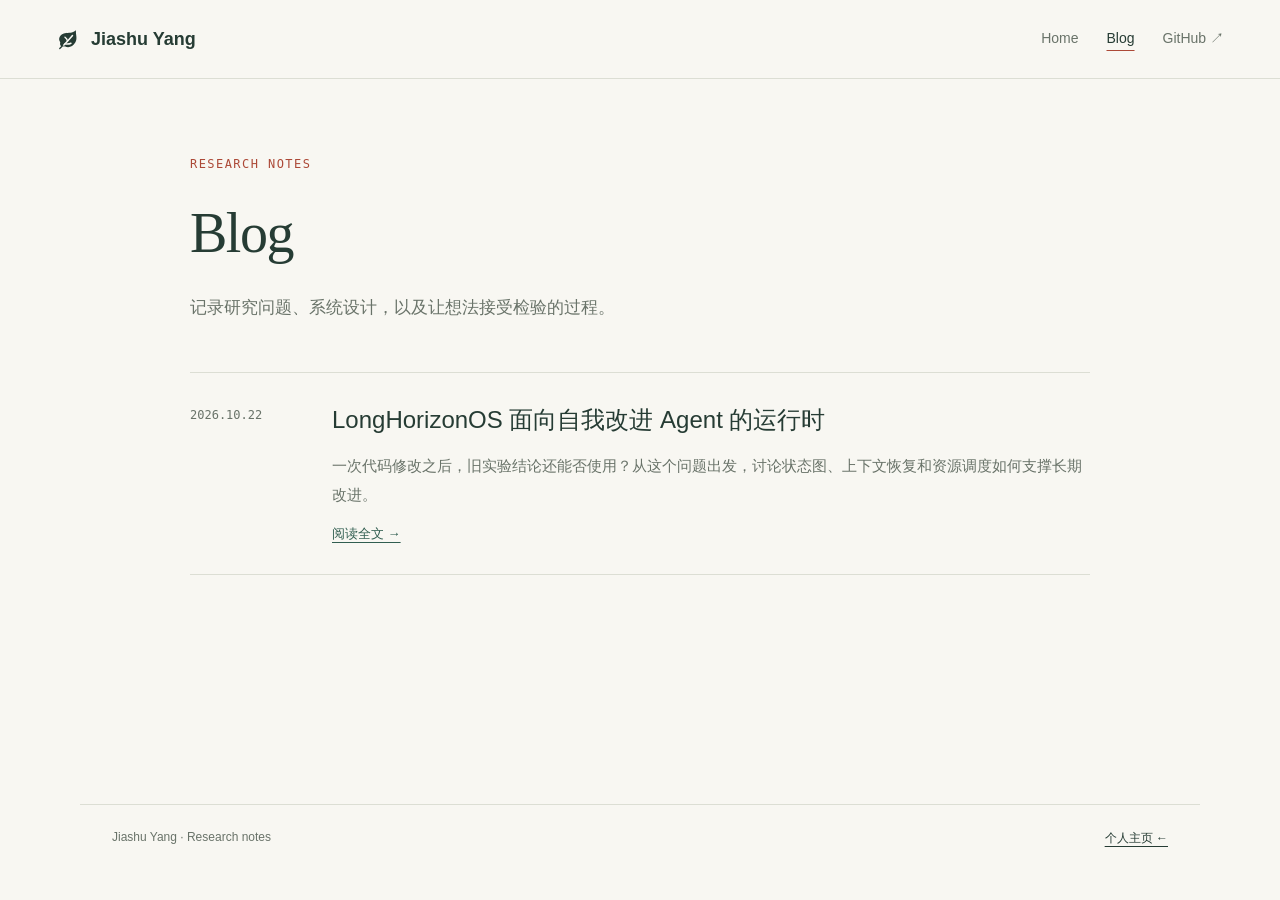
==== blog/index.html @ fb95ed23 "Publish LongHorizonOS AI4AI research blog" ====
<!doctype html>
<html lang="zh-CN">
<head>
 <meta charset="utf-8">
 <meta name="viewport" content="width=device-width,initial-scale=1">
 <meta name="theme-color" content="#f8f7f2">
 <meta name="description" content="Jiashu Yang 的研究笔记，关于 Agent 系统与 AI4AI。">
 <meta property="og:type" content="article">
 <meta property="og:title" content="Blog">
 <meta property="og:description" content="Jiashu Yang 的研究笔记，关于 Agent 系统与 AI4AI。">
 <meta property="og:url" content="https://yang-jiashu.github.io/blog/">
 <meta property="og:locale" content="zh_CN">
 <meta name="twitter:card" content="summary">
 <meta name="author" content="Jiashu Yang">
 <meta property="article:published_time" content="2026-10-22T00:00:00+08:00">
 <link rel="canonical" href="https://yang-jiashu.github.io/blog/">
 <link rel="icon" href="/images/favicon.svg" type="image/svg+xml">
 <link rel="stylesheet" href="blog.css">
 <title>Blog · Jiashu Yang</title>
</head>
<body>
 <a class="skip-link" href="#main">跳转到正文</a>
 <header class="site-header">
  <div class="header-inner">
   <a class="wordmark" href="/"><img src="/images/favicon.svg" alt="" width="25" height="25"><span>Jiashu Yang</span></a>
   <nav class="header-nav" aria-label="主导航"><a href="/">Home</a><a href="/blog/" aria-current="page">Blog</a><a class="repo-link" href="https://github.com/Yang-Jiashu" target="_blank" rel="noopener noreferrer">GitHub ↗</a></nav>
  </div>
  <div class="reading-progress" aria-hidden="true"></div>
 </header>
 <main id="main" class="blog-index">
  <p class="eyebrow">RESEARCH NOTES</p><h1>Blog</h1>
  <p class="index-description">记录研究问题、系统设计，以及让想法接受检验的过程。</p>
  <article class="post-row"><time datetime="2026-10-22">2026.10.22</time><div>
   <h2><a href="longhorizonos/">LongHorizonOS 面向自我改进 Agent 的运行时</a></h2>
   <p>一次代码修改之后，旧实验结论还能否使用？从这个问题出发，讨论状态图、上下文恢复和资源调度如何支撑长期改进。</p>
   <a class="read-link" href="longhorizonos/">阅读全文 →</a>
  </div></article>
 </main>
 <footer class="site-footer"><span>Jiashu Yang · Research notes</span><a href="/">个人主页 ←</a></footer>
</body></html>
---- blog/blog.css ----
:root { --paper:#f8f7f2; --ink:#263c34; --muted:#697369; --line:#dcded4; --accent:#ac4937; --link:#315e50; --mono:"SFMono-Regular",Consolas,monospace; }
* { box-sizing:border-box; }
html { scroll-behavior:smooth; scroll-padding-top:100px; }
body { margin:0; background:var(--paper); color:var(--ink); font-family:-apple-system,BlinkMacSystemFont,"Segoe UI","PingFang SC","Microsoft YaHei",sans-serif; -webkit-font-smoothing:antialiased; }
::selection { background:#e8d1bd; }
a { color:var(--link); text-decoration-thickness:1px; text-underline-offset:4px; }
a:hover { color:var(--accent); }
a:focus-visible, summary:focus-visible { outline:2px solid var(--accent); outline-offset:5px; }
.skip-link { position:fixed; z-index:100; top:12px; left:16px; transform:translateY(-160%); background:var(--paper); padding:10px 18px; border:1px solid var(--line); }
.skip-link:focus { transform:none; }
.site-header { position:sticky; z-index:20; top:0; background:var(--paper); border-bottom:1px solid var(--line); }
.header-inner { width:min(1248px,calc(100% - 112px)); min-height:78px; margin:auto; display:flex; align-items:center; justify-content:space-between; gap:24px; }
.wordmark { display:inline-flex; align-items:center; gap:10px; text-decoration:none; color:var(--ink); font-weight:600; font-size:18px; }
.wordmark img { width:25px; height:25px; }
.header-nav { display:flex; gap:28px; font-size:14px; }
.header-nav a { color:var(--muted); text-decoration:none; }
.header-nav a[aria-current] { color:var(--ink); text-decoration:underline; text-decoration-color:var(--accent); text-underline-offset:7px; }
.reading-progress { height:2px; width:100%; background:var(--accent); position:absolute; bottom:-1px; left:0; transform:scaleX(0); transform-origin:left; }
.article-wrap { max-width:1120px; margin:0 auto; padding:64px 32px 0; }
.breadcrumb { display:inline-flex; align-items:center; gap:10px; font-size:13px; color:var(--muted); margin-bottom:36px; }
.breadcrumb a { text-decoration:none; }
.eyebrow { margin:0 0 22px; color:var(--accent); letter-spacing:.12em; font:12px/1.5 var(--mono); }
.article-hero { max-width:890px; padding-bottom:36px; border-bottom:1px solid var(--line); }
h1 { font-weight:550; font-size:clamp(32px,4.1vw,50px); line-height:1.37; letter-spacing:-1.5px; margin:0; text-wrap:balance; }
h1 .project-name { display:block; font:400 clamp(43px,5vw,62px)/1.16 "Iowan Old Style",Georgia,serif; letter-spacing:-1.8px; margin-bottom:12px; }
.hero-deck { max-width:740px; color:#5d6b60; font-size:19px; line-height:1.9; margin:24px 0; }
.byline { display:flex; flex-wrap:wrap; gap:8px 20px; align-items:center; color:var(--muted); font-size:13px; }
.byline a { color:var(--ink); text-decoration:none; }
.byline time { font-family:var(--mono); font-size:12px; }
.article-links { display:flex; flex-wrap:wrap; gap:22px; margin-top:24px; font-size:13px; }
.article-grid { display:grid; grid-template-columns:minmax(0,740px) 220px; gap:68px; align-items:start; padding-top:36px; }
.article-body { min-width:0; font-size:17px; line-height:1.98; overflow-wrap:anywhere; }
.article-body p { margin:0 0 23px; }
.article-body strong { font-weight:600; color:#233c2e; }
.article-body h2 { margin:56px 0 23px; font-size:25px; font-weight:600; line-height:1.55; letter-spacing:-.5px; scroll-margin-top:108px; text-wrap:balance; }
.article-body h2:first-child { margin-top:0; }
.article-body ol { margin:20px 0 29px; padding-left:1.4em; }
.article-body li { padding-left:.4em; margin:14px 0; }
.article-body li::marker { color:var(--accent); font-family:var(--mono); font-size:14px; }
.article-body blockquote { margin:30px 0; padding:0 0 0 22px; border-left:2px solid var(--accent); color:#52664f; }
.article-body code { font-family:var(--mono); font-size:.86em; }
.article-sidebar { position:sticky; top:116px; }
.toc { font-size:13px; }
.toc summary { list-style:none; color:var(--ink); font-weight:600; cursor:pointer; margin-bottom:17px; }
.toc summary::-webkit-details-marker { display:none; }
.toc ol { margin:0; padding:0; list-style:none; border-left:1px solid var(--line); }
.toc li { margin:0; }
.toc a { display:block; text-decoration:none; color:var(--muted); padding:9px 0 9px 16px; line-height:1.65; border-left:2px solid transparent; margin-left:-1px; }
.toc a:hover, .toc a[aria-current] { border-left-color:var(--accent); color:var(--ink); }
.sidebar-note { font-size:12px; line-height:1.9; color:var(--muted); border-top:1px solid var(--line); padding-top:18px; margin-top:22px; }
.state-figure { margin:34px 0 40px; padding:25px 23px 21px; background:#eef0e7; border-top:2px solid #7c8d73; }
.figure-kicker { color:#62745c; font:11px/1.6 var(--mono); letter-spacing:.06em; margin:0 0 23px; }
.state-flow { display:grid; grid-template-columns:1fr 26px 1fr 26px 1fr; align-items:start; gap:8px; }
.state-step { min-width:0; }
.state-step span { display:block; color:#717d6a; font:11px/1.6 var(--mono); margin-bottom:8px; }
.state-step strong { display:block; font-size:16px; font-weight:600; line-height:1.6; }
.state-step p { margin:7px 0 0; font-size:13px; line-height:1.8; color:#63705d; }
.flow-arrow { color:#86927b; padding-top:30px; font-size:19px; }
.state-figure figcaption { margin-top:23px; padding-top:16px; border-top:1px solid #d4d9ca; color:#66705f; font-size:12px; line-height:1.85; }
.article-end { margin-top:42px; padding:24px 0 0; border-top:1px solid var(--line); font-size:14px; color:var(--muted); }
.site-footer { max-width:1120px; margin:64px auto 0; padding:25px 32px 32px; border-top:1px solid var(--line); display:flex; justify-content:space-between; gap:20px; color:var(--muted); font-size:12px; }
.site-footer a { color:var(--ink); }
.blog-index { width:min(900px,calc(100% - 64px)); margin:76px auto 0; min-height:65vh; }
.blog-index h1 { font-family:"Iowan Old Style",Georgia,serif; font-size:56px; font-weight:400; }
.index-description { color:var(--muted); font-size:17px; line-height:1.9; margin:20px 0 48px; }
.post-row { display:grid; grid-template-columns:112px 1fr; gap:30px; border-top:1px solid var(--line); border-bottom:1px solid var(--line); padding:28px 0 31px; }
.post-row time { padding-top:4px; font:12px/1.8 var(--mono); color:var(--muted); }
.post-row h2 { margin:0; font-size:24px; line-height:1.6; font-weight:500; }
.post-row h2 a { color:var(--ink); text-decoration:none; }
.post-row h2 a:hover { color:var(--accent); }
.post-row p { color:var(--muted); font-size:15px; line-height:1.9; margin:13px 0 15px; }
.read-link { font-size:13px; }
@media(max-width:1050px) { .article-grid { gap:38px; grid-template-columns:minmax(0,1fr) 185px; } .header-inner { width:calc(100% - 64px); } }
@media(max-width:800px) {
 .article-wrap { padding:36px 24px 0; } .header-inner { width:calc(100% - 48px); min-height:67px; } .header-nav { gap:20px; font-size:13px; } .wordmark { font-size:16px; }
 .article-grid { display:flex; flex-direction:column; gap:27px; padding-top:24px; } .article-sidebar { position:static; width:100%; order:-1; }
 .toc { padding:15px 17px; border:1px solid var(--line); } .toc summary { margin:0; } .toc summary::after { content:"＋"; float:right; color:var(--accent); font-size:15px; } .toc[open] summary { margin-bottom:14px; } .toc[open] summary::after { content:"−"; }
 .toc ol { border:0; } .toc a { padding:7px 0 7px 13px; } .sidebar-note { display:none; } .breadcrumb { margin-bottom:27px; }
 .hero-deck { font-size:17px; margin:21px 0; } .article-links { margin-top:20px; } .article-hero { padding-bottom:28px; }
 h1 { font-size:32px; letter-spacing:-.8px; } h1 .project-name { font-size:46px; } .eyebrow { margin-bottom:16px; font-size:11px; }
 .article-body { font-size:16px; line-height:1.98; width:100%; } .article-body h2 { font-size:23px; margin-top:42px; }
 .site-footer { margin-top:46px; padding-inline:24px; } .blog-index { margin-top:42px; width:calc(100% - 48px); } .blog-index h1 { font-size:44px; }
 .post-row { grid-template-columns:1fr; gap:12px; } .post-row h2 { font-size:22px; }
}
@media(max-width:450px) { .header-nav { gap:15px; } .header-nav .repo-link { display:none; } .state-flow { grid-template-columns:1fr; gap:8px; } .flow-arrow { padding:0; transform:rotate(90deg); justify-self:center; line-height:1.4; } .state-step { display:grid; grid-template-columns:80px 1fr; gap:0 12px; } .state-step span { grid-row:1/3; margin-top:2px; } .state-step p { grid-column:2; margin-top:3px; } .state-figure { padding:20px 17px; } }
@media(prefers-reduced-motion:reduce) { html { scroll-behavior:auto; } }
@media print { .site-header,.article-sidebar,.breadcrumb,.article-links { display:none; } body { background:white; color:black; } .article-wrap { padding:0; max-width:none; } .article-grid { display:block; } .article-body { font-size:11pt; } .article-body h2 { break-after:avoid; } .state-figure { break-inside:avoid; } .site-footer { margin-top:30px; } }
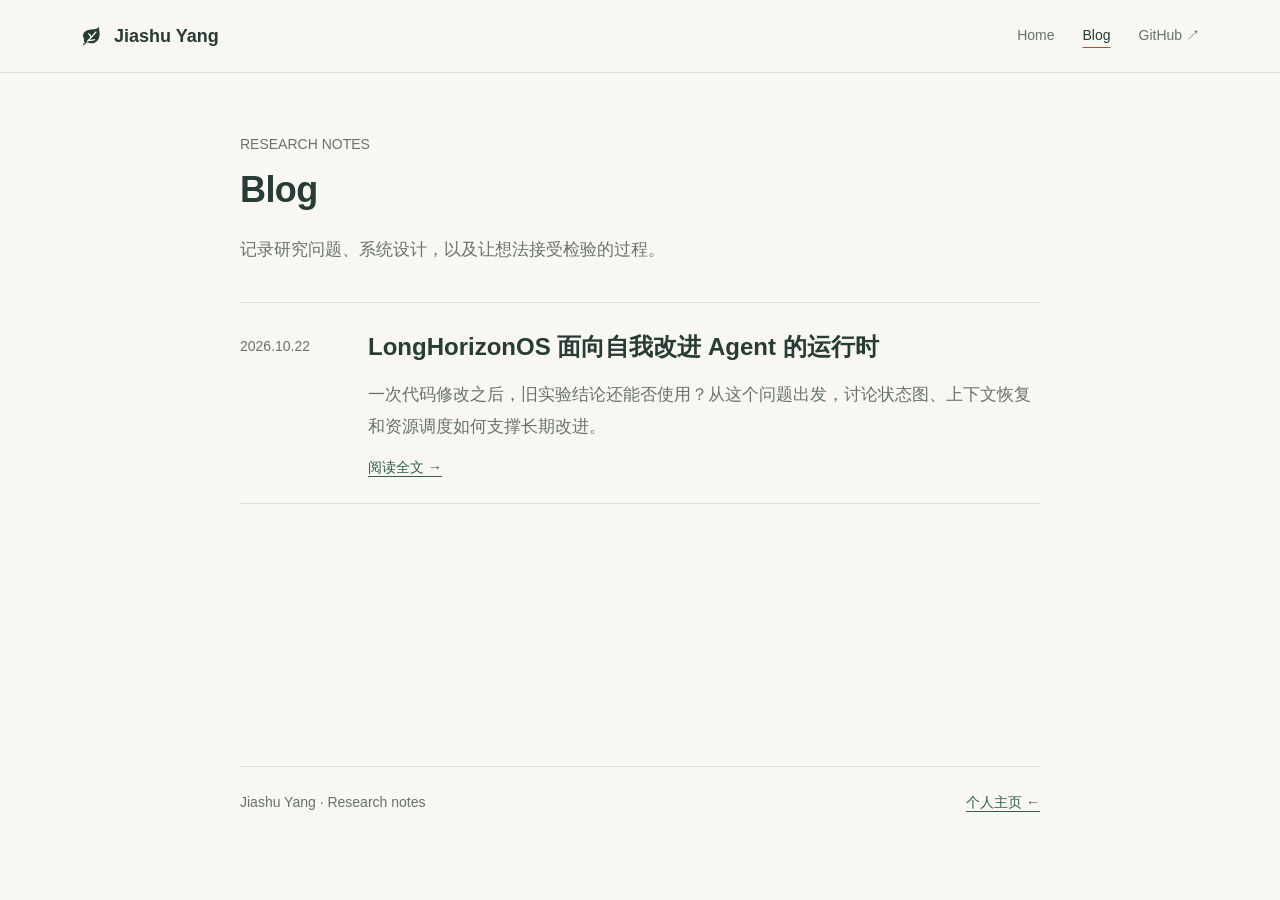
==== commit ed772fb0: "Unify blog typography and redraw responsive research diagrams" ====
--- a/blog/index.html
+++ b/blog/index.html
@@ -15,7 +15,7 @@
  <meta property="article:published_time" content="2026-10-22T00:00:00+08:00">
  <link rel="canonical" href="https://yang-jiashu.github.io/blog/">
  <link rel="icon" href="/images/favicon.svg" type="image/svg+xml">
- <link rel="stylesheet" href="blog.css">
+ <link rel="stylesheet" href="blog.css?v=design3">
  <title>Blog · Jiashu Yang</title>
 </head>
 <body>
--- a/blog/blog.css
+++ b/blog/blog.css
@@ -1,87 +1,99 @@
-:root { --paper:#f8f7f2; --ink:#263c34; --muted:#697369; --line:#dcded4; --accent:#ac4937; --link:#315e50; --mono:"SFMono-Regular",Consolas,monospace; }
+:root {
+  --paper:#f8f7f2;
+  --ink:#263c34;
+  --muted:#66736c;
+  --line:#dedfd7;
+  --accent:#b14f3d;
+  --link:#315e50;
+  --font:-apple-system,BlinkMacSystemFont,"Segoe UI","PingFang SC","Hiragino Sans GB","Microsoft YaHei",sans-serif;
+}
 * { box-sizing:border-box; }
-html { scroll-behavior:smooth; scroll-padding-top:100px; }
-body { margin:0; background:var(--paper); color:var(--ink); font-family:-apple-system,BlinkMacSystemFont,"Segoe UI","PingFang SC","Microsoft YaHei",sans-serif; -webkit-font-smoothing:antialiased; }
-::selection { background:#e8d1bd; }
+html { scroll-behavior:smooth; scroll-padding-top:96px; }
+body { margin:0; background:var(--paper); color:var(--ink); font-family:var(--font); -webkit-font-smoothing:antialiased; }
+::selection { background:#e4e9dd; }
 a { color:var(--link); text-decoration-thickness:1px; text-underline-offset:4px; }
 a:hover { color:var(--accent); }
-a:focus-visible, summary:focus-visible { outline:2px solid var(--accent); outline-offset:5px; }
+a:focus-visible { outline:2px solid var(--accent); outline-offset:5px; }
 .skip-link { position:fixed; z-index:100; top:12px; left:16px; transform:translateY(-160%); background:var(--paper); padding:10px 18px; border:1px solid var(--line); }
 .skip-link:focus { transform:none; }
 .site-header { position:sticky; z-index:20; top:0; background:var(--paper); border-bottom:1px solid var(--line); }
-.header-inner { width:min(1248px,calc(100% - 112px)); min-height:78px; margin:auto; display:flex; align-items:center; justify-content:space-between; gap:24px; }
+.header-inner { width:min(1120px,calc(100% - 64px)); min-height:72px; margin:auto; display:flex; align-items:center; justify-content:space-between; gap:24px; }
 .wordmark { display:inline-flex; align-items:center; gap:10px; text-decoration:none; color:var(--ink); font-weight:600; font-size:18px; }
-.wordmark img { width:25px; height:25px; }
+.wordmark img { width:24px; height:24px; }
 .header-nav { display:flex; gap:28px; font-size:14px; }
 .header-nav a { color:var(--muted); text-decoration:none; }
 .header-nav a[aria-current] { color:var(--ink); text-decoration:underline; text-decoration-color:var(--accent); text-underline-offset:7px; }
 .reading-progress { height:2px; width:100%; background:var(--accent); position:absolute; bottom:-1px; left:0; transform:scaleX(0); transform-origin:left; }
-.article-wrap { max-width:1120px; margin:0 auto; padding:64px 32px 0; }
-.breadcrumb { display:inline-flex; align-items:center; gap:10px; font-size:13px; color:var(--muted); margin-bottom:36px; }
+.article-wrap { width:min(856px,100%); margin:0 auto; padding:36px 28px 0; }
+.breadcrumb { display:flex; align-items:center; gap:10px; font-size:14px; line-height:1.6; color:var(--muted); margin-bottom:24px; }
 .breadcrumb a { text-decoration:none; }
-.eyebrow { margin:0 0 22px; color:var(--accent); letter-spacing:.12em; font:12px/1.5 var(--mono); }
-.article-hero { max-width:890px; padding-bottom:36px; border-bottom:1px solid var(--line); }
-h1 { font-weight:550; font-size:clamp(32px,4.1vw,50px); line-height:1.37; letter-spacing:-1.5px; margin:0; text-wrap:balance; }
-h1 .project-name { display:block; font:400 clamp(43px,5vw,62px)/1.16 "Iowan Old Style",Georgia,serif; letter-spacing:-1.8px; margin-bottom:12px; }
-.hero-deck { max-width:740px; color:#5d6b60; font-size:19px; line-height:1.9; margin:24px 0; }
-.byline { display:flex; flex-wrap:wrap; gap:8px 20px; align-items:center; color:var(--muted); font-size:13px; }
+.article-hero { padding-bottom:24px; border-bottom:1px solid var(--line); }
+.eyebrow { margin:0 0 10px; color:var(--muted); font-size:14px; line-height:1.6; }
+h1 { margin:0; font-size:32px; font-weight:650; line-height:1.4; letter-spacing:-.6px; text-wrap:balance; }
+h1 .project-name { display:block; font:inherit; margin-bottom:2px; }
+.hero-deck { font-size:17px; line-height:1.85; color:var(--muted); margin:14px 0 20px; }
+.hero-meta { display:flex; flex-wrap:wrap; align-items:center; justify-content:space-between; gap:12px 24px; font-size:14px; line-height:1.7; }
+.byline { display:flex; flex-wrap:wrap; gap:8px 16px; color:var(--muted); }
 .byline a { color:var(--ink); text-decoration:none; }
-.byline time { font-family:var(--mono); font-size:12px; }
-.article-links { display:flex; flex-wrap:wrap; gap:22px; margin-top:24px; font-size:13px; }
-.article-grid { display:grid; grid-template-columns:minmax(0,740px) 220px; gap:68px; align-items:start; padding-top:36px; }
-.article-body { min-width:0; font-size:17px; line-height:1.98; overflow-wrap:anywhere; }
-.article-body p { margin:0 0 23px; }
-.article-body strong { font-weight:600; color:#233c2e; }
-.article-body h2 { margin:56px 0 23px; font-size:25px; font-weight:600; line-height:1.55; letter-spacing:-.5px; scroll-margin-top:108px; text-wrap:balance; }
+.article-links { display:flex; flex-wrap:wrap; gap:18px; }
+.article-nav { display:flex; align-items:center; flex-wrap:wrap; gap:12px 28px; margin:20px 0 28px; font-size:14px; line-height:1.7; }
+.article-nav a { color:var(--muted); text-decoration:none; }
+.article-nav a[aria-current] { color:var(--ink); text-decoration:underline; text-decoration-color:var(--accent); text-underline-offset:7px; }
+.article-grid { display:block; }
+.article-body { font-size:17px; line-height:1.9; overflow-wrap:anywhere; }
+.article-body p { margin:0 0 18px; }
+.article-body strong { font-weight:600; }
+.article-body h2 { margin:42px 0 20px; font-size:24px; line-height:1.5; font-weight:650; letter-spacing:-.25px; scroll-margin-top:20px; }
 .article-body h2:first-child { margin-top:0; }
-.article-body ol { margin:20px 0 29px; padding-left:1.4em; }
-.article-body li { padding-left:.4em; margin:14px 0; }
-.article-body li::marker { color:var(--accent); font-family:var(--mono); font-size:14px; }
-.article-body blockquote { margin:30px 0; padding:0 0 0 22px; border-left:2px solid var(--accent); color:#52664f; }
-.article-body code { font-family:var(--mono); font-size:.86em; }
-.article-sidebar { position:sticky; top:116px; }
-.toc { font-size:13px; }
-.toc summary { list-style:none; color:var(--ink); font-weight:600; cursor:pointer; margin-bottom:17px; }
-.toc summary::-webkit-details-marker { display:none; }
-.toc ol { margin:0; padding:0; list-style:none; border-left:1px solid var(--line); }
-.toc li { margin:0; }
-.toc a { display:block; text-decoration:none; color:var(--muted); padding:9px 0 9px 16px; line-height:1.65; border-left:2px solid transparent; margin-left:-1px; }
-.toc a:hover, .toc a[aria-current] { border-left-color:var(--accent); color:var(--ink); }
-.sidebar-note { font-size:12px; line-height:1.9; color:var(--muted); border-top:1px solid var(--line); padding-top:18px; margin-top:22px; }
-.state-figure { margin:34px 0 40px; padding:25px 23px 21px; background:#eef0e7; border-top:2px solid #7c8d73; }
-.figure-kicker { color:#62745c; font:11px/1.6 var(--mono); letter-spacing:.06em; margin:0 0 23px; }
-.state-flow { display:grid; grid-template-columns:1fr 26px 1fr 26px 1fr; align-items:start; gap:8px; }
-.state-step { min-width:0; }
-.state-step span { display:block; color:#717d6a; font:11px/1.6 var(--mono); margin-bottom:8px; }
-.state-step strong { display:block; font-size:16px; font-weight:600; line-height:1.6; }
-.state-step p { margin:7px 0 0; font-size:13px; line-height:1.8; color:#63705d; }
-.flow-arrow { color:#86927b; padding-top:30px; font-size:19px; }
-.state-figure figcaption { margin-top:23px; padding-top:16px; border-top:1px solid #d4d9ca; color:#66705f; font-size:12px; line-height:1.85; }
-.article-end { margin-top:42px; padding:24px 0 0; border-top:1px solid var(--line); font-size:14px; color:var(--muted); }
-.site-footer { max-width:1120px; margin:64px auto 0; padding:25px 32px 32px; border-top:1px solid var(--line); display:flex; justify-content:space-between; gap:20px; color:var(--muted); font-size:12px; }
-.site-footer a { color:var(--ink); }
-.blog-index { width:min(900px,calc(100% - 64px)); margin:76px auto 0; min-height:65vh; }
-.blog-index h1 { font-family:"Iowan Old Style",Georgia,serif; font-size:56px; font-weight:400; }
-.index-description { color:var(--muted); font-size:17px; line-height:1.9; margin:20px 0 48px; }
-.post-row { display:grid; grid-template-columns:112px 1fr; gap:30px; border-top:1px solid var(--line); border-bottom:1px solid var(--line); padding:28px 0 31px; }
-.post-row time { padding-top:4px; font:12px/1.8 var(--mono); color:var(--muted); }
-.post-row h2 { margin:0; font-size:24px; line-height:1.6; font-weight:500; }
+.article-body ol { margin:18px 0; padding-left:1.4em; }
+.article-body li { margin:10px 0; }
+.article-body code { font-family:ui-monospace,SFMono-Regular,Consolas,monospace; font-size:.9em; }
+.article-figure { margin:26px 0 30px; }
+.figure-open { display:block; cursor:zoom-in; border:1px solid var(--line); border-radius:8px; overflow:hidden; background:#fcfdfa; }
+.article-figure picture, .article-figure img { display:block; width:100%; height:auto; }
+.article-figure figcaption { color:var(--muted); font-size:14px; line-height:1.75; margin:12px 0 0; }
+.site-footer { width:min(800px,calc(100% - 56px)); margin:48px auto 0; padding:24px 0 30px; border-top:1px solid var(--line); display:flex; justify-content:space-between; gap:20px; color:var(--muted); font-size:14px; line-height:1.7; }
+.blog-index { width:min(800px,calc(100% - 56px)); margin:60px auto 0; min-height:65vh; }
+.blog-index h1 { font-size:36px; }
+.index-description { color:var(--muted); font-size:17px; line-height:1.9; margin:18px 0 36px; }
+.post-row { display:grid; grid-template-columns:100px 1fr; gap:28px; border-block:1px solid var(--line); padding:26px 0; }
+.post-row time { padding-top:5px; font-size:14px; line-height:1.8; color:var(--muted); }
+.post-row h2 { margin:0; font-size:24px; line-height:1.5; font-weight:600; }
 .post-row h2 a { color:var(--ink); text-decoration:none; }
 .post-row h2 a:hover { color:var(--accent); }
-.post-row p { color:var(--muted); font-size:15px; line-height:1.9; margin:13px 0 15px; }
-.read-link { font-size:13px; }
-@media(max-width:1050px) { .article-grid { gap:38px; grid-template-columns:minmax(0,1fr) 185px; } .header-inner { width:calc(100% - 64px); } }
-@media(max-width:800px) {
- .article-wrap { padding:36px 24px 0; } .header-inner { width:calc(100% - 48px); min-height:67px; } .header-nav { gap:20px; font-size:13px; } .wordmark { font-size:16px; }
- .article-grid { display:flex; flex-direction:column; gap:27px; padding-top:24px; } .article-sidebar { position:static; width:100%; order:-1; }
- .toc { padding:15px 17px; border:1px solid var(--line); } .toc summary { margin:0; } .toc summary::after { content:"＋"; float:right; color:var(--accent); font-size:15px; } .toc[open] summary { margin-bottom:14px; } .toc[open] summary::after { content:"−"; }
- .toc ol { border:0; } .toc a { padding:7px 0 7px 13px; } .sidebar-note { display:none; } .breadcrumb { margin-bottom:27px; }
- .hero-deck { font-size:17px; margin:21px 0; } .article-links { margin-top:20px; } .article-hero { padding-bottom:28px; }
- h1 { font-size:32px; letter-spacing:-.8px; } h1 .project-name { font-size:46px; } .eyebrow { margin-bottom:16px; font-size:11px; }
- .article-body { font-size:16px; line-height:1.98; width:100%; } .article-body h2 { font-size:23px; margin-top:42px; }
- .site-footer { margin-top:46px; padding-inline:24px; } .blog-index { margin-top:42px; width:calc(100% - 48px); } .blog-index h1 { font-size:44px; }
- .post-row { grid-template-columns:1fr; gap:12px; } .post-row h2 { font-size:22px; }
+.post-row p { color:var(--muted); font-size:17px; line-height:1.9; margin:14px 0; }
+.read-link { font-size:14px; }
+@media(max-width:680px) {
+  .header-inner { width:calc(100% - 40px); min-height:64px; }
+  .header-nav { gap:20px; }
+  .wordmark { font-size:17px; }
+  .article-wrap { padding:26px 20px 0; }
+  .breadcrumb { margin-bottom:20px; }
+  h1 { font-size:28px; line-height:1.45; letter-spacing:-.5px; }
+  .hero-meta { justify-content:flex-start; }
+  .article-nav { gap:12px 24px; margin:18px 0 26px; }
+  .article-body h2 { margin-top:36px; font-size:23px; }
+  .article-figure { margin:24px 0 28px; }
+  .article-figure picture { max-width:360px; margin:auto; }
+  .figure-open { background:#fcfdfa; }
+  .site-footer { width:calc(100% - 40px); margin-top:36px; }
+  .blog-index { width:calc(100% - 40px); margin-top:36px; }
+  .post-row { grid-template-columns:1fr; gap:10px; }
+  .post-row h2 { font-size:23px; }
 }
-@media(max-width:450px) { .header-nav { gap:15px; } .header-nav .repo-link { display:none; } .state-flow { grid-template-columns:1fr; gap:8px; } .flow-arrow { padding:0; transform:rotate(90deg); justify-self:center; line-height:1.4; } .state-step { display:grid; grid-template-columns:80px 1fr; gap:0 12px; } .state-step span { grid-row:1/3; margin-top:2px; } .state-step p { grid-column:2; margin-top:3px; } .state-figure { padding:20px 17px; } }
+@media(max-width:420px) {
+  .header-nav { gap:16px; }
+  .header-nav .repo-link { display:none; }
+  h1 { font-size:26px; }
+  .article-body { font-size:17px; }
+  .site-footer { flex-wrap:wrap; gap:10px 24px; }
+}
 @media(prefers-reduced-motion:reduce) { html { scroll-behavior:auto; } }
-@media print { .site-header,.article-sidebar,.breadcrumb,.article-links { display:none; } body { background:white; color:black; } .article-wrap { padding:0; max-width:none; } .article-grid { display:block; } .article-body { font-size:11pt; } .article-body h2 { break-after:avoid; } .state-figure { break-inside:avoid; } .site-footer { margin-top:30px; } }
+@media print {
+  .site-header,.breadcrumb,.article-links,.article-nav { display:none; }
+  body { background:white; color:black; }
+  .article-wrap { width:100%; padding:0; }
+  .article-body { font-size:11pt; }
+  .article-body h2 { break-after:avoid; }
+  .article-figure { break-inside:avoid; }
+}
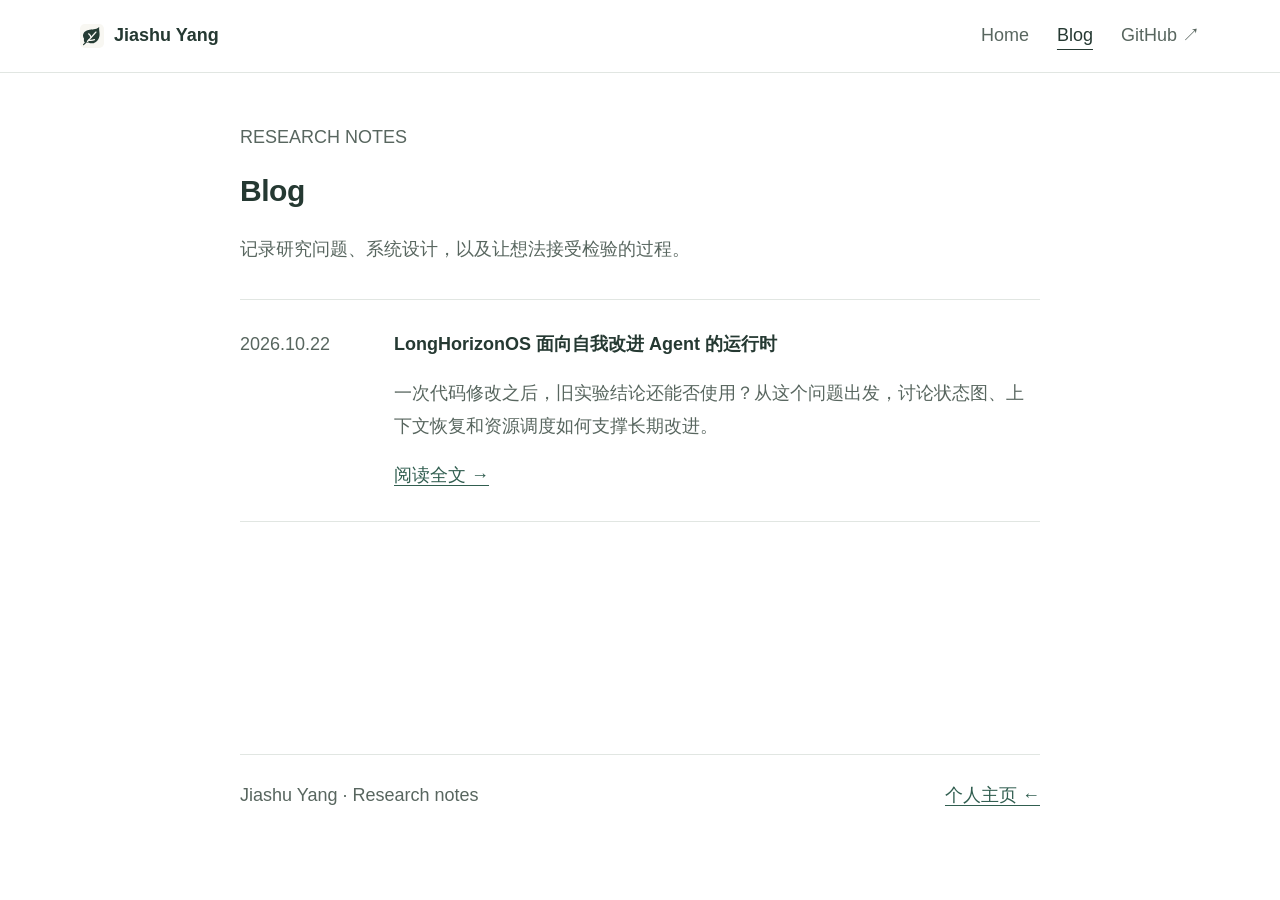
==== commit 68398838: "Use consistent text sizing and responsive native research illustrations" ====
--- a/blog/index.html
+++ b/blog/index.html
@@ -15,7 +15,7 @@
  <meta property="article:published_time" content="2026-10-22T00:00:00+08:00">
  <link rel="canonical" href="https://yang-jiashu.github.io/blog/">
  <link rel="icon" href="/images/favicon.svg" type="image/svg+xml">
- <link rel="stylesheet" href="blog.css?v=design3">
+ <link rel="stylesheet" href="blog.css?v=design4">
  <title>Blog · Jiashu Yang</title>
 </head>
 <body>
@@ -25,7 +25,6 @@
    <a class="wordmark" href="/"><img src="/images/favicon.svg" alt="" width="25" height="25"><span>Jiashu Yang</span></a>
    <nav class="header-nav" aria-label="主导航"><a href="/">Home</a><a href="/blog/" aria-current="page">Blog</a><a class="repo-link" href="https://github.com/Yang-Jiashu" target="_blank" rel="noopener noreferrer">GitHub ↗</a></nav>
   </div>
-  <div class="reading-progress" aria-hidden="true"></div>
  </header>
  <main id="main" class="blog-index">
   <p class="eyebrow">RESEARCH NOTES</p><h1>Blog</h1>
--- a/blog/blog.css
+++ b/blog/blog.css
@@ -1,99 +1,163 @@
 :root {
-  --paper:#f8f7f2;
-  --ink:#263c34;
-  --muted:#66736c;
-  --line:#dedfd7;
-  --accent:#b14f3d;
+  --paper:#fff;
+  --ink:#253932;
+  --muted:#58665f;
+  --line:#e1e6e2;
+  --accent:#315e50;
   --link:#315e50;
   --font:-apple-system,BlinkMacSystemFont,"Segoe UI","PingFang SC","Hiragino Sans GB","Microsoft YaHei",sans-serif;
 }
 * { box-sizing:border-box; }
-html { scroll-behavior:smooth; scroll-padding-top:96px; }
-body { margin:0; background:var(--paper); color:var(--ink); font-family:var(--font); -webkit-font-smoothing:antialiased; }
-::selection { background:#e4e9dd; }
+html { scroll-behavior:smooth; scroll-padding-top:28px; -webkit-text-size-adjust:100%; text-size-adjust:100%; }
+body { margin:0; background:var(--paper); color:var(--ink); font:18px/1.85 var(--font); -webkit-font-smoothing:antialiased; }
+::selection { background:#dfece4; }
 a { color:var(--link); text-decoration-thickness:1px; text-underline-offset:4px; }
-a:hover { color:var(--accent); }
+a:hover { color:#a14838; }
 a:focus-visible { outline:2px solid var(--accent); outline-offset:5px; }
 .skip-link { position:fixed; z-index:100; top:12px; left:16px; transform:translateY(-160%); background:var(--paper); padding:10px 18px; border:1px solid var(--line); }
 .skip-link:focus { transform:none; }
-.site-header { position:sticky; z-index:20; top:0; background:var(--paper); border-bottom:1px solid var(--line); }
-.header-inner { width:min(1120px,calc(100% - 64px)); min-height:72px; margin:auto; display:flex; align-items:center; justify-content:space-between; gap:24px; }
-.wordmark { display:inline-flex; align-items:center; gap:10px; text-decoration:none; color:var(--ink); font-weight:600; font-size:18px; }
+.site-header { position:relative; z-index:20; background:var(--paper); border-bottom:1px solid var(--line); }
+.header-inner { width:min(1120px,calc(100% - 48px)); min-height:72px; margin:auto; display:flex; align-items:center; justify-content:space-between; gap:24px; }
+.wordmark { display:inline-flex; align-items:center; gap:10px; text-decoration:none; color:var(--ink); font-weight:650; }
 .wordmark img { width:24px; height:24px; }
-.header-nav { display:flex; gap:28px; font-size:14px; }
+.header-nav { display:flex; gap:28px; }
 .header-nav a { color:var(--muted); text-decoration:none; }
-.header-nav a[aria-current] { color:var(--ink); text-decoration:underline; text-decoration-color:var(--accent); text-underline-offset:7px; }
-.reading-progress { height:2px; width:100%; background:var(--accent); position:absolute; bottom:-1px; left:0; transform:scaleX(0); transform-origin:left; }
-.article-wrap { width:min(856px,100%); margin:0 auto; padding:36px 28px 0; }
-.breadcrumb { display:flex; align-items:center; gap:10px; font-size:14px; line-height:1.6; color:var(--muted); margin-bottom:24px; }
-.breadcrumb a { text-decoration:none; }
-.article-hero { padding-bottom:24px; border-bottom:1px solid var(--line); }
-.eyebrow { margin:0 0 10px; color:var(--muted); font-size:14px; line-height:1.6; }
-h1 { margin:0; font-size:32px; font-weight:650; line-height:1.4; letter-spacing:-.6px; text-wrap:balance; }
-h1 .project-name { display:block; font:inherit; margin-bottom:2px; }
-.hero-deck { font-size:17px; line-height:1.85; color:var(--muted); margin:14px 0 20px; }
-.hero-meta { display:flex; flex-wrap:wrap; align-items:center; justify-content:space-between; gap:12px 24px; font-size:14px; line-height:1.7; }
-.byline { display:flex; flex-wrap:wrap; gap:8px 16px; color:var(--muted); }
+.header-nav a[aria-current] { color:var(--ink); text-decoration:underline; text-underline-offset:8px; }
+.article-wrap { width:min(856px,100%); margin:0 auto; padding:44px 28px 0; }
+.article-hero { margin-bottom:32px; padding-bottom:26px; border-bottom:1px solid var(--line); }
+h1 { margin:0; font-size:30px; font-weight:700; line-height:1.5; letter-spacing:-.45px; }
+h1 .project-name { display:block; font:inherit; }
+.hero-deck { color:var(--muted); margin:18px 0; }
+.hero-meta { display:flex; flex-wrap:wrap; align-items:center; justify-content:space-between; gap:12px 28px; }
+.byline { display:flex; flex-wrap:wrap; gap:8px 18px; color:var(--muted); }
 .byline a { color:var(--ink); text-decoration:none; }
-.article-links { display:flex; flex-wrap:wrap; gap:18px; }
-.article-nav { display:flex; align-items:center; flex-wrap:wrap; gap:12px 28px; margin:20px 0 28px; font-size:14px; line-height:1.7; }
-.article-nav a { color:var(--muted); text-decoration:none; }
-.article-nav a[aria-current] { color:var(--ink); text-decoration:underline; text-decoration-color:var(--accent); text-underline-offset:7px; }
+.article-links { display:flex; flex-wrap:wrap; gap:20px; }
 .article-grid { display:block; }
-.article-body { font-size:17px; line-height:1.9; overflow-wrap:anywhere; }
-.article-body p { margin:0 0 18px; }
-.article-body strong { font-weight:600; }
-.article-body h2 { margin:42px 0 20px; font-size:24px; line-height:1.5; font-weight:650; letter-spacing:-.25px; scroll-margin-top:20px; }
+.article-body { overflow-wrap:anywhere; }
+.article-body p { margin:0 0 22px; }
+.article-body strong { font-weight:650; }
+.article-body h2 { margin:40px 0 22px; font-size:inherit; line-height:inherit; font-weight:750; scroll-margin-top:20px; }
 .article-body h2:first-child { margin-top:0; }
-.article-body ol { margin:18px 0; padding-left:1.4em; }
+.article-body h2::before { content:""; display:inline-block; width:4px; height:18px; margin-right:12px; background:#477c65; vertical-align:-2px; border-radius:2px; }
+.article-body ol { margin:20px 0; padding-left:1.4em; }
 .article-body li { margin:10px 0; }
-.article-body code { font-family:ui-monospace,SFMono-Regular,Consolas,monospace; font-size:.9em; }
-.article-figure { margin:26px 0 30px; }
-.figure-open { display:block; cursor:zoom-in; border:1px solid var(--line); border-radius:8px; overflow:hidden; background:#fcfdfa; }
-.article-figure picture, .article-figure img { display:block; width:100%; height:auto; }
-.article-figure figcaption { color:var(--muted); font-size:14px; line-height:1.75; margin:12px 0 0; }
-.site-footer { width:min(800px,calc(100% - 56px)); margin:48px auto 0; padding:24px 0 30px; border-top:1px solid var(--line); display:flex; justify-content:space-between; gap:20px; color:var(--muted); font-size:14px; line-height:1.7; }
-.blog-index { width:min(800px,calc(100% - 56px)); margin:60px auto 0; min-height:65vh; }
-.blog-index h1 { font-size:36px; }
-.index-description { color:var(--muted); font-size:17px; line-height:1.9; margin:18px 0 36px; }
-.post-row { display:grid; grid-template-columns:100px 1fr; gap:28px; border-block:1px solid var(--line); padding:26px 0; }
-.post-row time { padding-top:5px; font-size:14px; line-height:1.8; color:var(--muted); }
-.post-row h2 { margin:0; font-size:24px; line-height:1.5; font-weight:600; }
+.article-body code { font:inherit; }
+.article-figure { margin:26px 0 32px; }
+.article-figure figcaption { margin-top:14px; color:var(--muted); font:inherit; }
+.site-footer { width:min(800px,calc(100% - 56px)); margin:48px auto 0; padding:24px 0 32px; border-top:1px solid var(--line); display:flex; flex-wrap:wrap; justify-content:space-between; gap:16px; color:var(--muted); }
+.blog-index { width:min(800px,calc(100% - 56px)); margin:48px auto 0; min-height:65vh; }
+.eyebrow { margin:0 0 14px; color:var(--muted); }
+.index-description { color:var(--muted); margin:20px 0 32px; }
+.post-row { display:grid; grid-template-columns:130px 1fr; gap:24px; border-block:1px solid var(--line); padding:28px 0; }
+.post-row time { color:var(--muted); }
+.post-row h2 { margin:0; font-size:inherit; line-height:inherit; font-weight:700; }
 .post-row h2 a { color:var(--ink); text-decoration:none; }
-.post-row h2 a:hover { color:var(--accent); }
-.post-row p { color:var(--muted); font-size:17px; line-height:1.9; margin:14px 0; }
-.read-link { font-size:14px; }
+.post-row p { color:var(--muted); margin:16px 0; }
 @media(max-width:680px) {
   .header-inner { width:calc(100% - 40px); min-height:64px; }
   .header-nav { gap:20px; }
-  .wordmark { font-size:17px; }
-  .article-wrap { padding:26px 20px 0; }
-  .breadcrumb { margin-bottom:20px; }
-  h1 { font-size:28px; line-height:1.45; letter-spacing:-.5px; }
+  .header-nav .repo-link { display:none; }
+  .article-wrap { padding:30px 20px 0; }
+  h1 { font-size:26px; letter-spacing:-.4px; }
   .hero-meta { justify-content:flex-start; }
-  .article-nav { gap:12px 24px; margin:18px 0 26px; }
-  .article-body h2 { margin-top:36px; font-size:23px; }
-  .article-figure { margin:24px 0 28px; }
-  .article-figure picture { max-width:360px; margin:auto; }
-  .figure-open { background:#fcfdfa; }
-  .site-footer { width:calc(100% - 40px); margin-top:36px; }
-  .blog-index { width:calc(100% - 40px); margin-top:36px; }
+  .article-hero { margin-bottom:28px; }
+  .article-body h2 { margin-top:34px; }
+  .site-footer { width:calc(100% - 40px); margin-top:34px; }
+  .blog-index { width:calc(100% - 40px); margin-top:32px; }
   .post-row { grid-template-columns:1fr; gap:10px; }
-  .post-row h2 { font-size:23px; }
-}
-@media(max-width:420px) {
-  .header-nav { gap:16px; }
-  .header-nav .repo-link { display:none; }
-  h1 { font-size:26px; }
-  .article-body { font-size:17px; }
-  .site-footer { flex-wrap:wrap; gap:10px 24px; }
 }
 @media(prefers-reduced-motion:reduce) { html { scroll-behavior:auto; } }
 @media print {
-  .site-header,.breadcrumb,.article-links,.article-nav { display:none; }
-  body { background:white; color:black; }
+  .site-header,.article-links { display:none; }
   .article-wrap { width:100%; padding:0; }
-  .article-body { font-size:11pt; }
   .article-body h2 { break-after:avoid; }
   .article-figure { break-inside:avoid; }
 }
+
+/* Native research diagrams */
+/* Native diagram text stays at 18px at every viewport; only geometry reflows. */
+.native-diagram { --nd-ink:#233d36; --nd-muted:#65756f; --nd-green:#2c705c; --nd-blue:#446ead; --nd-coral:#a94b33; position:relative; padding:26px; border:1px solid #e0e8e3; border-radius:12px; background:#fff; color:var(--nd-ink); font-size:18px; line-height:1.5; overflow:hidden; }
+.native-diagram * { box-sizing:border-box; font-size:inherit; line-height:inherit; }
+.native-diagram strong { font-weight:600; }
+.nd-icon { width:28px; height:28px; flex:none; fill:none; stroke:currentColor; stroke-width:1.6; stroke-linecap:round; stroke-linejoin:round; }
+.nd-arrow { height:1px; background:currentColor; color:#6f8b7d; position:relative; display:block; min-width:18px; align-self:center; }
+.nd-arrow::after { content:""; position:absolute; right:0; top:-4px; width:8px; height:8px; border-top:1px solid currentColor; border-right:1px solid currentColor; transform:rotate(45deg); }
+.nd-change { display:flex; align-items:center; gap:10px; color:var(--nd-coral); margin-bottom:18px; }
+.nd-change .nd-icon { width:24px; height:24px; }
+.nd-lane { display:grid; grid-template-columns:minmax(0,1fr) 32px minmax(0,1fr) 32px minmax(0,1.12fr); align-items:center; gap:10px; padding:12px; border-radius:8px; }
+.nd-lane + .nd-lane { margin-top:12px; }
+.nd-lane-changed { background:#fcf3ee; }
+.nd-lane-kept { background:#f0f6f2; }
+.nd-node { min-width:0; min-height:58px; display:flex; align-items:center; justify-content:center; gap:12px; padding:10px 12px; border:1px solid #d8e3dc; border-radius:7px; background:#fff; }
+.nd-source { color:var(--nd-blue); }
+.nd-lane-changed .nd-evidence,.nd-lane-changed .nd-arrow,.nd-lane-changed .nd-outcome strong { color:var(--nd-coral); }
+.nd-lane-kept .nd-evidence,.nd-lane-kept .nd-outcome strong { color:var(--nd-green); }
+.nd-outcome { display:flex; flex-direction:column; align-items:center; white-space:nowrap; }
+.nd-outcome span { color:var(--nd-muted); }
+.nd-unknown { margin-top:18px; display:flex; justify-content:flex-end; align-items:center; gap:10px; color:var(--nd-muted); }
+.nd-dot { width:8px; height:8px; border-radius:50%; background:#a7b3ad; flex:none; }
+.nd-cycle { display:grid; grid-template-columns:minmax(0,1fr) 24px minmax(0,1fr) 24px minmax(0,1fr) 24px minmax(0,1fr); gap:8px; align-items:start; position:relative; padding:0 0 48px; }
+.nd-phase { display:flex; flex-direction:column; align-items:center; gap:8px; text-align:center; min-width:0; }
+.nd-phase > span { color:var(--nd-muted); white-space:nowrap; }
+.nd-phase-symbol,.nd-role-icon { display:flex; align-items:center; justify-content:center; width:44px; height:44px; border-radius:10px; margin-bottom:2px; }
+.nd-blue { color:var(--nd-blue); background:#eef3fb; }
+.nd-green { color:var(--nd-green); background:#eaf4ee; }
+.nd-cycle > .nd-arrow { margin-top:22px; align-self:start; }
+.nd-loop { position:absolute; left:8%; right:8%; bottom:12px; height:21px; border:1px solid #7d9e8e; border-top:0; border-radius:0 0 9px 9px; }
+.nd-loop::before { content:""; position:absolute; left:-4px; top:0; width:7px; height:7px; border-top:1px solid #7d9e8e; border-left:1px solid #7d9e8e; transform:rotate(45deg); }
+.nd-ledger { display:flex; align-items:center; justify-content:center; gap:12px; border-top:1px solid #e4ebe6; padding-top:16px; color:var(--nd-muted); }
+.nd-ledger .nd-icon { color:var(--nd-green); }
+.nd-ledger strong { color:var(--nd-ink); }
+.nd-roles { display:grid; grid-template-columns:minmax(0,1fr) 28px minmax(0,1.2fr) 28px minmax(0,1fr); gap:12px; align-items:start; position:relative; padding-bottom:62px; }
+.nd-role { display:flex; flex-direction:column; align-items:center; gap:8px; min-width:0; padding:16px 8px; text-align:center; }
+.nd-role > span { color:var(--nd-muted); white-space:nowrap; }
+.nd-role-os { background:#f0f6f2; border:1px solid #d4e2d8; border-radius:9px; }
+.nd-roles > .nd-arrow { margin-top:47px; align-self:start; }
+.nd-resource-track { display:flex; gap:0; align-items:center; justify-content:center; width:100%; border-top:1px solid #d4e2d8; padding-top:12px; margin-top:2px; color:var(--nd-green); }
+.nd-resource-track span { padding:0 9px; white-space:nowrap; }
+.nd-resource-track span + span { border-left:1px solid #ceddd3; }
+.nd-feedback { position:absolute; left:8%; right:8%; bottom:10px; height:28px; border:1px solid #7d9e8e; border-top:0; border-radius:0 0 10px 10px; display:flex; align-items:flex-end; justify-content:center; }
+.nd-feedback-label { position:absolute; bottom:-4px; left:50%; transform:translateX(-50%); background:#fff; padding:0 14px; color:var(--nd-muted); white-space:nowrap; }
+.nd-feedback::before { content:""; position:absolute; left:-4px; top:0; width:7px; height:7px; border-top:1px solid #7d9e8e; border-left:1px solid #7d9e8e; transform:rotate(45deg); }
+@media(max-width:680px) {
+ .native-diagram { padding:20px; }
+ .nd-lane { grid-template-columns:minmax(0,1fr) 22px minmax(0,1fr); gap:8px; padding:12px; }
+ .nd-lane > .nd-arrow:nth-of-type(2) { display:none; }
+ .nd-outcome { grid-column:1/-1; flex-direction:row; justify-content:space-between; gap:10px; padding-top:4px; }
+ .nd-node { gap:8px; padding:10px 8px; }
+ .nd-node .nd-icon { width:24px; height:24px; }
+ .nd-unknown { justify-content:flex-start; }
+ .nd-cycle { grid-template-columns:minmax(0,1fr) 18px minmax(0,1fr); gap:20px 10px; padding-bottom:46px; }
+ .nd-cycle > .nd-phase:nth-of-type(3),.nd-cycle > .nd-phase:nth-of-type(4) { grid-row:3; }
+ .nd-cycle > .nd-arrow:nth-of-type(2) { grid-column:3; grid-row:2; width:1px; min-width:1px; height:20px; margin:0 auto; }
+ .nd-cycle > .nd-arrow:nth-of-type(2)::after { top:auto; right:-4px; bottom:0; transform:rotate(135deg); }
+ .nd-cycle > .nd-arrow:nth-of-type(3) { grid-row:3; grid-column:2; }
+ .nd-cycle > .nd-phase:nth-of-type(3) { grid-column:3; }
+ .nd-cycle > .nd-phase:nth-of-type(4) { grid-column:1; }
+ .nd-cycle > .nd-arrow:nth-of-type(3)::after { right:auto; left:0; transform:rotate(225deg); }
+ .nd-loop { left:0; right:auto; top:64px; bottom:88px; width:14px; height:auto; border:1px solid #7d9e8e; border-right:0; border-radius:9px 0 0 9px; }
+ .nd-loop::before { left:auto; right:0; top:-4px; transform:rotate(135deg); }
+ .nd-ledger { align-items:flex-start; justify-content:flex-start; }
+ .nd-roles { grid-template-columns:1fr; gap:12px; padding:0 22px 46px 0; }
+ .nd-role { display:grid; grid-template-columns:44px minmax(0,1fr); text-align:left; column-gap:14px; row-gap:3px; align-items:center; padding:12px; }
+ .nd-role-icon { grid-row:1/3; margin:0; }
+ .nd-role > strong,.nd-role > span { grid-column:2; }
+ .nd-role > span { white-space:normal; }
+ .nd-resource-track { grid-column:1/-1; justify-content:space-around; padding-top:10px; margin-top:10px; }
+ .nd-resource-track span { padding:0 12px; }
+ .nd-roles > .nd-arrow { width:1px; min-width:1px; height:20px; margin:0 0 0 calc(50% - 1px); }
+ .nd-roles > .nd-arrow::after { top:auto; right:-4px; bottom:0; transform:rotate(135deg); }
+ .nd-feedback { left:auto; right:0; top:43px; bottom:89px; width:15px; height:auto; border:1px solid #7d9e8e; border-left:0; border-radius:0 9px 9px 0; }
+ .nd-feedback::before { left:-1px; top:-4px; transform:rotate(-45deg); }
+ .nd-feedback-label { bottom:0; padding:0; }
+}
+@media(max-width:420px) {
+ .native-diagram { padding:18px 14px; }
+ .nd-lane { padding:10px; }
+ .nd-node .nd-icon { display:none; }
+ .nd-change { gap:7px; }
+ .nd-outcome { flex-wrap:wrap; }
+ .nd-phase > span { white-space:normal; }
+ .nd-roles { padding-right:16px; }
+ .nd-role { padding:10px 8px; column-gap:10px; }
+}
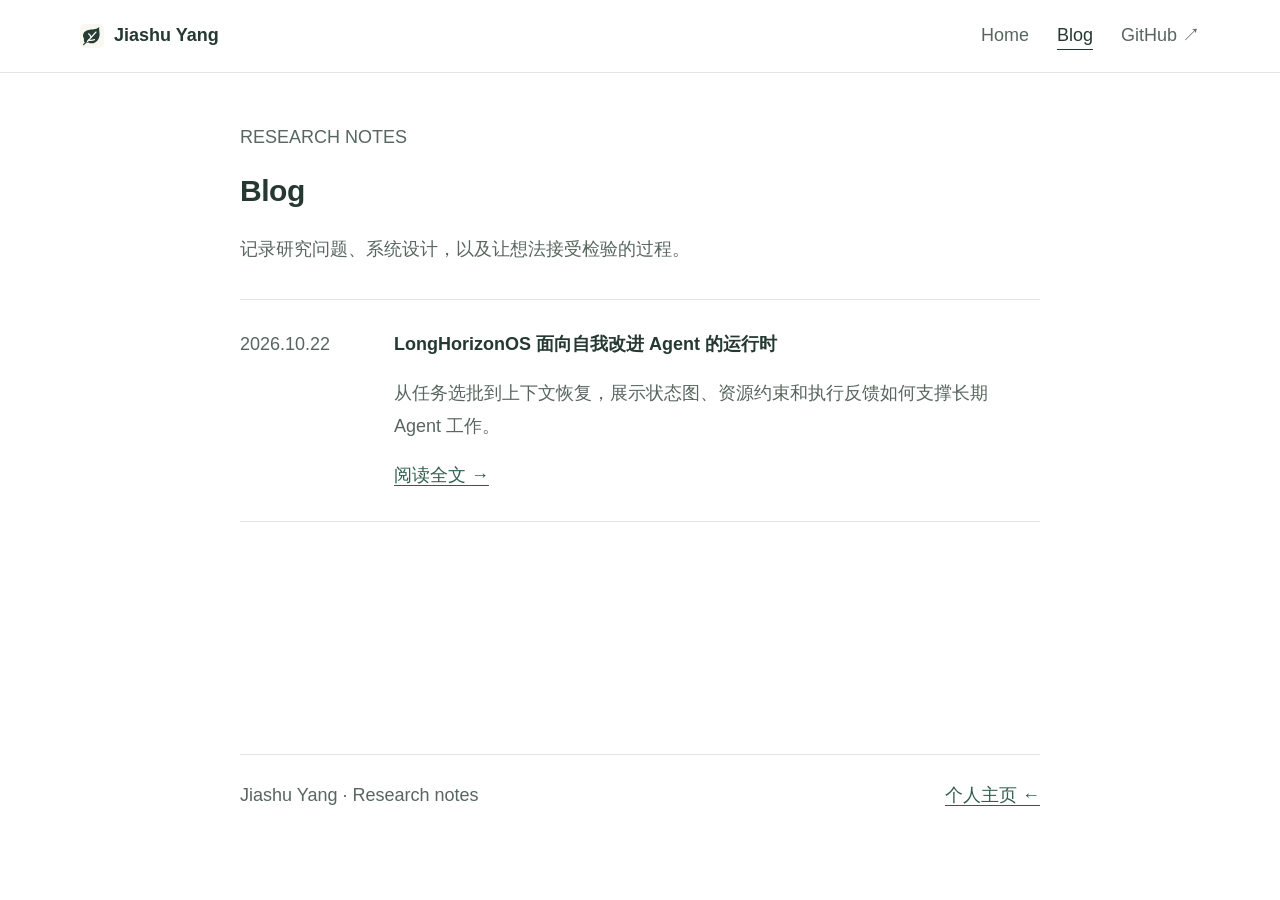
==== commit c3fa3c2e: "Explain implemented scheduling and context mechanisms with source-mapped system diagrams" ====
--- a/blog/index.html
+++ b/blog/index.html
@@ -15,7 +15,7 @@
  <meta property="article:published_time" content="2026-10-22T00:00:00+08:00">
  <link rel="canonical" href="https://yang-jiashu.github.io/blog/">
  <link rel="icon" href="/images/favicon.svg" type="image/svg+xml">
- <link rel="stylesheet" href="blog.css?v=design4">
+ <link rel="stylesheet" href="blog.css?v=systems5">
  <title>Blog · Jiashu Yang</title>
 </head>
 <body>
@@ -31,7 +31,7 @@
   <p class="index-description">记录研究问题、系统设计，以及让想法接受检验的过程。</p>
   <article class="post-row"><time datetime="2026-10-22">2026.10.22</time><div>
    <h2><a href="longhorizonos/">LongHorizonOS 面向自我改进 Agent 的运行时</a></h2>
-   <p>一次代码修改之后，旧实验结论还能否使用？从这个问题出发，讨论状态图、上下文恢复和资源调度如何支撑长期改进。</p>
+   <p>从任务选批到上下文恢复，展示状态图、资源约束和执行反馈如何支撑长期 Agent 工作。</p>
    <a class="read-link" href="longhorizonos/">阅读全文 →</a>
   </div></article>
  </main>
--- a/blog/blog.css
+++ b/blog/blog.css
@@ -161,3 +161,116 @@
  .nd-roles { padding-right:16px; }
  .nd-role { padding:10px 8px; column-gap:10px; }
 }
+
+/* System scheduling architecture */
+/* The system diagram uses native 18px text; only its geometry reflows. */
+.sa-architecture { --sa-ink:#253e36; --sa-muted:#607169; --sa-green:#34745e; --sa-blue:#406b9e; font-size:18px; line-height:1.5; color:var(--sa-ink); background:#fff; border:1px solid #dfe7e1; border-radius:12px; padding:22px; }
+.sa-architecture * { font-size:inherit; line-height:inherit; box-sizing:border-box; }
+.sa-architecture strong { font-weight:650; }
+.sa-input { display:flex; align-items:center; gap:10px; margin-bottom:14px; }
+.sa-event-dot { width:9px; height:9px; border-radius:50%; background:var(--sa-green); }
+.sa-input-arrow { color:var(--sa-green); margin-left:4px; }
+.sa-columns { display:grid; grid-template-columns:minmax(0,1.35fr) minmax(0,1fr); gap:24px; align-items:stretch; }
+.sa-main { min-width:0; position:relative; padding-left:16px; }
+.sa-heading { display:flex; align-items:center; gap:10px; }
+.sa-heading svg,.sa-context-heading svg { width:27px; height:27px; fill:none; stroke:currentColor; stroke-width:1.6; stroke-linecap:round; stroke-linejoin:round; flex:none; }
+.sa-state { padding:14px 16px; background:#eef6f0; border:1px solid #d4e4d8; border-radius:8px; }
+.sa-state .sa-heading { color:var(--sa-green); }
+.sa-state-details { display:flex; flex-direction:column; margin-top:8px; padding-left:37px; color:var(--sa-muted); }
+.sa-down { text-align:center; height:26px; color:#6e9280; }
+.sa-scheduler { padding:14px 16px; border:1px solid #d2deeb; background:#f1f5fa; border-radius:8px; }
+.sa-scheduler .sa-heading { color:var(--sa-blue); }
+.sa-decisions { list-style:none; margin:12px 0!important; padding:0!important; display:flex; flex-direction:column; gap:8px; }
+.sa-decisions li { margin:0!important; padding:0!important; display:flex; align-items:center; gap:10px; }
+.sa-step { width:7px; height:7px; border:1.5px solid #7394b5; border-radius:50%; flex:none; }
+.sa-dispatch { display:flex; align-items:center; justify-content:center; gap:18px; border-top:1px solid #d9e3ed; padding-top:10px; color:var(--sa-blue); }
+.sa-execute { border:1px solid #dbe4de; border-radius:8px; padding:12px 16px; }
+.sa-execute .sa-heading { color:var(--sa-green); }
+.sa-execute>span { display:block; margin-top:6px; padding-left:37px; color:var(--sa-muted); }
+.sa-writeback { display:flex; gap:9px; align-items:center; justify-content:center; color:var(--sa-green); margin-top:12px; }
+.sa-return { position:absolute; top:52px; left:0; bottom:14px; width:13px; border-left:1px solid #7b9a89; border-top:1px solid #7b9a89; border-bottom:1px solid #7b9a89; border-radius:7px 0 0 7px; }
+.sa-return::before { content:""; position:absolute; right:0; top:-4px; width:7px; height:7px; border-top:1px solid #7b9a89; border-right:1px solid #7b9a89; transform:rotate(45deg); }
+.sa-context { min-width:0; display:flex; flex-direction:column; justify-content:space-between; border:1px dashed #aabed4; border-radius:8px; background:#fafbfd; padding:18px 16px; }
+.sa-context-heading { display:grid; grid-template-columns:27px 1fr; gap:5px 10px; color:var(--sa-blue); }
+.sa-context-heading svg { grid-row:1/3; }
+.sa-context-heading>span { grid-column:2; color:var(--sa-muted); }
+.sa-context-flow { display:flex; flex-direction:column; align-items:stretch; gap:7px; margin:20px 0; }
+.sa-context-stage { text-align:center; padding:10px 0; color:var(--sa-muted); }
+.sa-context-arrow { text-align:center; color:#90a6bf; }
+.sa-working-set { background:#eaf0f8; border-radius:6px; color:var(--sa-blue); }
+.sa-material { display:flex; justify-content:center; align-items:center; gap:10px; color:var(--sa-blue); }
+.sa-support { margin-top:22px; padding-top:16px; border-top:1px solid #e1e8e3; display:flex; flex-wrap:wrap; align-items:center; gap:10px 20px; }
+.sa-support>strong { color:var(--sa-green); }
+.sa-support>div { display:flex; flex-wrap:wrap; gap:8px 18px; color:var(--sa-muted); }
+.sa-support>div>span+span { position:relative; }
+.sa-support>div>span+span::before { content:"·"; position:absolute; left:-11px; color:#8ca094; }
+@media(max-width:680px) {
+ .sa-architecture { padding:18px 14px; }
+ .sa-input { margin-bottom:12px; }
+ .sa-columns { grid-template-columns:1fr; gap:22px; }
+ .sa-state,.sa-scheduler { padding:12px 14px; }
+ .sa-state-details { flex-direction:row; flex-wrap:wrap; gap:0 12px; padding-left:0; }
+ .sa-decisions { gap:7px; margin-block:10px!important; }
+ .sa-dispatch { padding-top:8px; }
+ .sa-down { height:23px; }
+ .sa-execute { padding:10px 14px; }
+ .sa-execute>span { padding-left:0; margin-top:5px; }
+ .sa-writeback { margin-top:9px; }
+ .sa-context { padding:14px; gap:10px; }
+ .sa-context-heading { grid-template-columns:27px minmax(0,1fr); }
+ .sa-context-heading>span { grid-column:1/-1; }
+ .sa-context-flow { margin:0; gap:0; }
+ .sa-context-stage { padding:4px 0; }
+ .sa-context-arrow { height:20px; }
+ .sa-material { margin-top:4px; }
+ .sa-material>span:first-child { transform:rotate(90deg); }
+ .sa-support { margin-top:18px; padding-top:13px; gap:8px; }
+ .sa-support>div { gap:6px 18px; }
+}
+
+.sa-gate { display:flex; flex-direction:column; gap:6px; padding:12px 16px; border:1px solid #bed4c7; background:#f2f8f4; border-radius:8px; }
+.sa-gate strong { color:var(--sa-green); }
+.sa-gate span { color:var(--sa-muted); }
+.sa-context-stage { display:flex; flex-direction:column; gap:7px; border-bottom:1px solid #e2e8ee; padding:13px 0; }
+.sa-context-stage strong { color:var(--sa-blue); }
+.sa-context-flow { gap:0; margin:12px 0; }
+.sa-context-stage.sa-prototype { border:0; }
+.sa-context-stage.sa-prototype strong { color:#9b5a38; }
+.sa-writeback { flex-wrap:wrap; text-align:center; }
+@media(max-width:680px) { .sa-context-flow { margin:0; } .sa-context-stage { padding:12px 0; } .sa-gate { padding:12px 14px; } }
+
+@media(max-width:680px) {
+ .sa-context-stage { flex-direction:row; justify-content:flex-start; flex-wrap:wrap; text-align:left; align-items:center; gap:6px 10px; padding:10px 0; }
+ .sa-context-stage > strong { flex-shrink:0; }
+ .sa-context-heading>span { grid-column:2; }
+}
+
+/* Joint-admission example */
+.ns-condition { display:flex; justify-content:space-between; flex-wrap:wrap; gap:8px 20px; margin-bottom:20px; }
+.ns-condition > span { color:var(--nd-muted); }
+.ns-candidates { display:grid; grid-template-columns:repeat(3,minmax(0,1fr)); gap:16px; }
+.ns-candidate { padding:16px; border:1px solid #dce6e0; border-radius:8px; background:#f5f9f6; }
+.ns-over { background:#fcf3ee; border-color:#ecd5cb; }
+.ns-task { display:flex; gap:12px; align-items:center; justify-content:space-between; }
+.ns-task > strong { width:32px; height:32px; display:grid; place-items:center; background:#e0eee6; border-radius:50%; }
+.ns-over .ns-task > strong { color:var(--nd-coral); background:#f2dbd1; }
+.ns-candidate > span { color:var(--nd-muted); }
+.ns-units { display:flex; gap:6px; margin:16px 0; }
+.ns-units i { width:30px; height:14px; background:#6d9b83; border-radius:3px; }
+.ns-over .ns-units i { background:#c4816a; }
+.ns-transition { display:flex; align-items:center; gap:16px; justify-content:center; padding:20px 0; color:var(--nd-muted); }
+.ns-down { color:var(--nd-green); }
+.ns-result { display:flex; align-items:center; justify-content:space-between; flex-wrap:wrap; gap:14px; padding:16px; border:1px solid #cdded2; border-radius:8px; background:#edf6ef; }
+.ns-allocation { display:flex; gap:8px; flex:1; max-width:300px; }
+.ns-allocation span { flex:1; background:#d8eade; padding:8px 16px; text-align:center; color:var(--nd-green); border-radius:4px; }
+.ns-fence { display:flex; align-items:center; gap:12px; margin-top:22px; color:var(--nd-muted); }
+.ns-fence .nd-icon { color:var(--nd-green); }
+@media(max-width:680px) {
+ .ns-candidates { grid-template-columns:1fr; gap:12px; }
+ .ns-candidate { display:grid; grid-template-columns:100px 1fr; align-items:center; gap:10px 18px; padding:14px; }
+ .ns-units { margin:0; }
+ .ns-candidate > span { grid-column:1/-1; }
+ .ns-result { align-items:flex-start; }
+ .ns-allocation { order:2; flex-basis:100%; max-width:none; }
+ .ns-fence { align-items:flex-start; }
+}
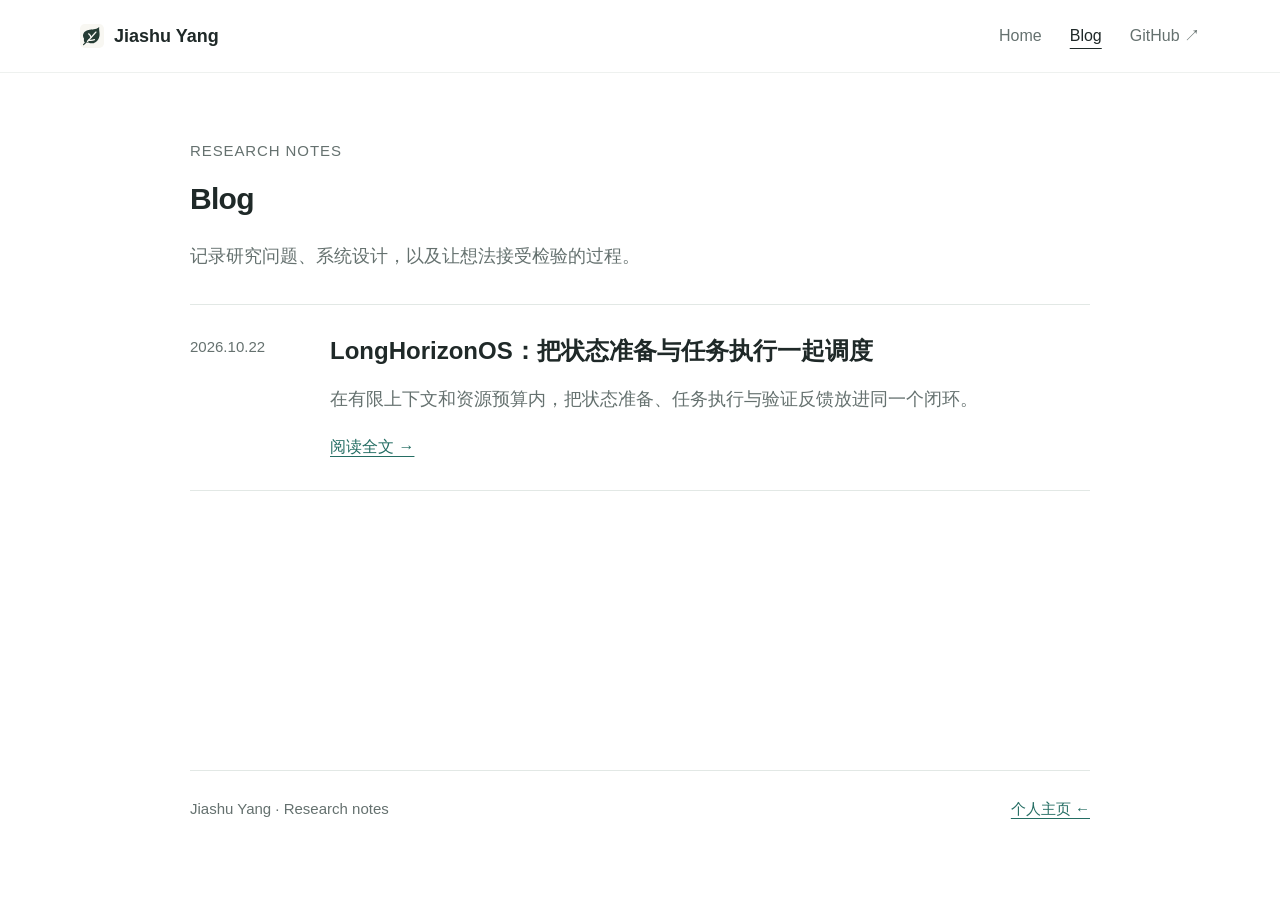
==== commit f1d4ddc2: "Unify LongHorizonOS motivation and redesign blog typography and runtime diagrams" ====
--- a/blog/index.html
+++ b/blog/index.html
@@ -3,7 +3,7 @@
 <head>
  <meta charset="utf-8">
  <meta name="viewport" content="width=device-width,initial-scale=1">
- <meta name="theme-color" content="#f8f7f2">
+ <meta name="theme-color" content="#ffffff">
  <meta name="description" content="Jiashu Yang 的研究笔记，关于 Agent 系统与 AI4AI。">
  <meta property="og:type" content="article">
  <meta property="og:title" content="Blog">
@@ -15,7 +15,7 @@
  <meta property="article:published_time" content="2026-10-22T00:00:00+08:00">
  <link rel="canonical" href="https://yang-jiashu.github.io/blog/">
  <link rel="icon" href="/images/favicon.svg" type="image/svg+xml">
- <link rel="stylesheet" href="blog.css?v=systems5">
+ <link rel="stylesheet" href="blog.css?v=unified6">
  <title>Blog · Jiashu Yang</title>
 </head>
 <body>
@@ -30,8 +30,8 @@
   <p class="eyebrow">RESEARCH NOTES</p><h1>Blog</h1>
   <p class="index-description">记录研究问题、系统设计，以及让想法接受检验的过程。</p>
   <article class="post-row"><time datetime="2026-10-22">2026.10.22</time><div>
-   <h2><a href="longhorizonos/">LongHorizonOS 面向自我改进 Agent 的运行时</a></h2>
-   <p>从任务选批到上下文恢复，展示状态图、资源约束和执行反馈如何支撑长期 Agent 工作。</p>
+   <h2><a href="longhorizonos/">LongHorizonOS：把状态准备与任务执行一起调度</a></h2>
+   <p>在有限上下文和资源预算内，把状态准备、任务执行与验证反馈放进同一个闭环。</p>
    <a class="read-link" href="longhorizonos/">阅读全文 →</a>
   </div></article>
  </main>
--- a/blog/blog.css
+++ b/blog/blog.css
@@ -1,276 +1,177 @@
 :root {
   --paper:#fff;
-  --ink:#253932;
-  --muted:#58665f;
-  --line:#e1e6e2;
-  --accent:#315e50;
-  --link:#315e50;
+  --ink:#1f2928;
+  --muted:#65716f;
+  --line:#e2e8e5;
+  --accent:#246d63;
+  --link:#246d63;
   --font:-apple-system,BlinkMacSystemFont,"Segoe UI","PingFang SC","Hiragino Sans GB","Microsoft YaHei",sans-serif;
 }
 * { box-sizing:border-box; }
 html { scroll-behavior:smooth; scroll-padding-top:28px; -webkit-text-size-adjust:100%; text-size-adjust:100%; }
-body { margin:0; background:var(--paper); color:var(--ink); font:18px/1.85 var(--font); -webkit-font-smoothing:antialiased; }
-::selection { background:#dfece4; }
-a { color:var(--link); text-decoration-thickness:1px; text-underline-offset:4px; }
-a:hover { color:#a14838; }
+body { margin:0; color:var(--ink); background:var(--paper); font:18px/1.8 var(--font); -webkit-font-smoothing:antialiased; }
+::selection { background:#dceee8; }
+a { color:var(--link); text-underline-offset:4px; text-decoration-thickness:1px; }
+a:hover { color:#194c46; }
 a:focus-visible { outline:2px solid var(--accent); outline-offset:5px; }
-.skip-link { position:fixed; z-index:100; top:12px; left:16px; transform:translateY(-160%); background:var(--paper); padding:10px 18px; border:1px solid var(--line); }
+.skip-link { position:fixed; z-index:100; top:12px; left:16px; transform:translateY(-160%); background:#fff; padding:10px 18px; border:1px solid var(--line); }
 .skip-link:focus { transform:none; }
-.site-header { position:relative; z-index:20; background:var(--paper); border-bottom:1px solid var(--line); }
+.site-header { border-bottom:1px solid #eef1ef; }
 .header-inner { width:min(1120px,calc(100% - 48px)); min-height:72px; margin:auto; display:flex; align-items:center; justify-content:space-between; gap:24px; }
-.wordmark { display:inline-flex; align-items:center; gap:10px; text-decoration:none; color:var(--ink); font-weight:650; }
+.wordmark { display:inline-flex; align-items:center; gap:10px; color:var(--ink); font-size:18px; font-weight:600; text-decoration:none; }
 .wordmark img { width:24px; height:24px; }
-.header-nav { display:flex; gap:28px; }
+.header-nav { display:flex; gap:28px; font-size:16px; }
 .header-nav a { color:var(--muted); text-decoration:none; }
-.header-nav a[aria-current] { color:var(--ink); text-decoration:underline; text-underline-offset:8px; }
-.article-wrap { width:min(856px,100%); margin:0 auto; padding:44px 28px 0; }
-.article-hero { margin-bottom:32px; padding-bottom:26px; border-bottom:1px solid var(--line); }
-h1 { margin:0; font-size:30px; font-weight:700; line-height:1.5; letter-spacing:-.45px; }
-h1 .project-name { display:block; font:inherit; }
-.hero-deck { color:var(--muted); margin:18px 0; }
-.hero-meta { display:flex; flex-wrap:wrap; align-items:center; justify-content:space-between; gap:12px 28px; }
+.header-nav a[aria-current] { color:var(--ink); text-decoration:underline; text-underline-offset:7px; }
+.article-wrap { width:min(964px,100%); margin:auto; padding:64px 32px 0; }
+.article-hero { padding-bottom:32px; margin-bottom:34px; border-bottom:1px solid var(--line); }
+h1 { margin:0; font-size:30px; line-height:1.4; letter-spacing:-.7px; font-weight:650; }
+h1 .project-name { display:block; font-size:44px; letter-spacing:-1.5px; line-height:1.15; margin-bottom:18px; }
+.hero-deck { margin:18px 0 24px; color:var(--muted); font-size:18px; }
+.hero-meta { display:flex; flex-wrap:wrap; justify-content:space-between; align-items:center; gap:12px 24px; font-size:15px; line-height:1.6; }
 .byline { display:flex; flex-wrap:wrap; gap:8px 18px; color:var(--muted); }
 .byline a { color:var(--ink); text-decoration:none; }
-.article-links { display:flex; flex-wrap:wrap; gap:20px; }
+.article-links { display:flex; flex-wrap:wrap; gap:18px; }
 .article-grid { display:block; }
 .article-body { overflow-wrap:anywhere; }
 .article-body p { margin:0 0 22px; }
-.article-body strong { font-weight:650; }
-.article-body h2 { margin:40px 0 22px; font-size:inherit; line-height:inherit; font-weight:750; scroll-margin-top:20px; }
-.article-body h2:first-child { margin-top:0; }
-.article-body h2::before { content:""; display:inline-block; width:4px; height:18px; margin-right:12px; background:#477c65; vertical-align:-2px; border-radius:2px; }
-.article-body ol { margin:20px 0; padding-left:1.4em; }
+.article-body strong { font-weight:600; }
+.article-body h2 { margin:48px 0 18px; font-size:24px; line-height:1.4; font-weight:650; letter-spacing:-.35px; scroll-margin-top:28px; }
+.article-body ol { padding-left:1.4em; }
 .article-body li { margin:10px 0; }
 .article-body code { font:inherit; }
-.article-figure { margin:26px 0 32px; }
-.article-figure figcaption { margin-top:14px; color:var(--muted); font:inherit; }
-.site-footer { width:min(800px,calc(100% - 56px)); margin:48px auto 0; padding:24px 0 32px; border-top:1px solid var(--line); display:flex; flex-wrap:wrap; justify-content:space-between; gap:16px; color:var(--muted); }
-.blog-index { width:min(800px,calc(100% - 56px)); margin:48px auto 0; min-height:65vh; }
-.eyebrow { margin:0 0 14px; color:var(--muted); }
+.article-figure { margin:28px 0 30px; }
+.article-figure figcaption { margin:12px 0 0; color:var(--muted); font-size:15px; line-height:1.65; }
+.site-footer { width:min(900px,calc(100% - 64px)); margin:48px auto 0; padding:24px 0 32px; border-top:1px solid var(--line); display:flex; flex-wrap:wrap; justify-content:space-between; gap:16px; color:var(--muted); font-size:15px; }
+.blog-index { width:min(900px,calc(100% - 64px)); margin:64px auto 0; min-height:65vh; }
+.eyebrow { margin:0 0 14px; color:var(--muted); font-size:15px; letter-spacing:.06em; }
 .index-description { color:var(--muted); margin:20px 0 32px; }
-.post-row { display:grid; grid-template-columns:130px 1fr; gap:24px; border-block:1px solid var(--line); padding:28px 0; }
-.post-row time { color:var(--muted); }
-.post-row h2 { margin:0; font-size:inherit; line-height:inherit; font-weight:700; }
+.post-row { display:grid; grid-template-columns:112px 1fr; gap:28px; border-block:1px solid var(--line); padding:28px 0; }
+.post-row time { color:var(--muted); font-size:15px; }
+.post-row h2 { margin:0; font-size:24px; line-height:1.5; font-weight:600; }
 .post-row h2 a { color:var(--ink); text-decoration:none; }
-.post-row p { color:var(--muted); margin:16px 0; }
+.post-row p { color:var(--muted); margin:14px 0; }
+.read-link { font-size:16px; }
 @media(max-width:680px) {
   .header-inner { width:calc(100% - 40px); min-height:64px; }
   .header-nav { gap:20px; }
   .header-nav .repo-link { display:none; }
-  .article-wrap { padding:30px 20px 0; }
-  h1 { font-size:26px; letter-spacing:-.4px; }
-  .hero-meta { justify-content:flex-start; }
-  .article-hero { margin-bottom:28px; }
-  .article-body h2 { margin-top:34px; }
-  .site-footer { width:calc(100% - 40px); margin-top:34px; }
-  .blog-index { width:calc(100% - 40px); margin-top:32px; }
-  .post-row { grid-template-columns:1fr; gap:10px; }
-}
-@media(prefers-reduced-motion:reduce) { html { scroll-behavior:auto; } }
-@media print {
-  .site-header,.article-links { display:none; }
-  .article-wrap { width:100%; padding:0; }
-  .article-body h2 { break-after:avoid; }
-  .article-figure { break-inside:avoid; }
+  .article-wrap { padding:34px 20px 0; }
+  h1 { font-size:24px; letter-spacing:-.3px; }
+  h1 .project-name { font-size:34px; letter-spacing:-1px; margin-bottom:14px; }
+  .hero-deck { margin:16px 0 20px; }
+  .hero-meta { justify-content:flex-start; gap:12px; }
+  .article-hero { padding-bottom:26px; margin-bottom:28px; }
+  .article-body h2 { margin-top:38px; font-size:22px; }
+  .article-links { gap:16px; }
+  .article-figure { margin:24px 0 28px; }
+  .site-footer { width:calc(100% - 40px); margin-top:36px; }
+  .blog-index { width:calc(100% - 40px); margin-top:36px; }
+  .post-row { grid-template-columns:1fr; gap:12px; }
+  .post-row h2 { font-size:22px; }
 }
 
 /* Native research diagrams */
-/* Native diagram text stays at 18px at every viewport; only geometry reflows. */
-.native-diagram { --nd-ink:#233d36; --nd-muted:#65756f; --nd-green:#2c705c; --nd-blue:#446ead; --nd-coral:#a94b33; position:relative; padding:26px; border:1px solid #e0e8e3; border-radius:12px; background:#fff; color:var(--nd-ink); font-size:18px; line-height:1.5; overflow:hidden; }
-.native-diagram * { box-sizing:border-box; font-size:inherit; line-height:inherit; }
-.native-diagram strong { font-weight:600; }
-.nd-icon { width:28px; height:28px; flex:none; fill:none; stroke:currentColor; stroke-width:1.6; stroke-linecap:round; stroke-linejoin:round; }
-.nd-arrow { height:1px; background:currentColor; color:#6f8b7d; position:relative; display:block; min-width:18px; align-self:center; }
-.nd-arrow::after { content:""; position:absolute; right:0; top:-4px; width:8px; height:8px; border-top:1px solid currentColor; border-right:1px solid currentColor; transform:rotate(45deg); }
-.nd-change { display:flex; align-items:center; gap:10px; color:var(--nd-coral); margin-bottom:18px; }
-.nd-change .nd-icon { width:24px; height:24px; }
-.nd-lane { display:grid; grid-template-columns:minmax(0,1fr) 32px minmax(0,1fr) 32px minmax(0,1.12fr); align-items:center; gap:10px; padding:12px; border-radius:8px; }
-.nd-lane + .nd-lane { margin-top:12px; }
-.nd-lane-changed { background:#fcf3ee; }
-.nd-lane-kept { background:#f0f6f2; }
-.nd-node { min-width:0; min-height:58px; display:flex; align-items:center; justify-content:center; gap:12px; padding:10px 12px; border:1px solid #d8e3dc; border-radius:7px; background:#fff; }
-.nd-source { color:var(--nd-blue); }
-.nd-lane-changed .nd-evidence,.nd-lane-changed .nd-arrow,.nd-lane-changed .nd-outcome strong { color:var(--nd-coral); }
-.nd-lane-kept .nd-evidence,.nd-lane-kept .nd-outcome strong { color:var(--nd-green); }
-.nd-outcome { display:flex; flex-direction:column; align-items:center; white-space:nowrap; }
-.nd-outcome span { color:var(--nd-muted); }
-.nd-unknown { margin-top:18px; display:flex; justify-content:flex-end; align-items:center; gap:10px; color:var(--nd-muted); }
-.nd-dot { width:8px; height:8px; border-radius:50%; background:#a7b3ad; flex:none; }
-.nd-cycle { display:grid; grid-template-columns:minmax(0,1fr) 24px minmax(0,1fr) 24px minmax(0,1fr) 24px minmax(0,1fr); gap:8px; align-items:start; position:relative; padding:0 0 48px; }
-.nd-phase { display:flex; flex-direction:column; align-items:center; gap:8px; text-align:center; min-width:0; }
-.nd-phase > span { color:var(--nd-muted); white-space:nowrap; }
-.nd-phase-symbol,.nd-role-icon { display:flex; align-items:center; justify-content:center; width:44px; height:44px; border-radius:10px; margin-bottom:2px; }
-.nd-blue { color:var(--nd-blue); background:#eef3fb; }
-.nd-green { color:var(--nd-green); background:#eaf4ee; }
-.nd-cycle > .nd-arrow { margin-top:22px; align-self:start; }
-.nd-loop { position:absolute; left:8%; right:8%; bottom:12px; height:21px; border:1px solid #7d9e8e; border-top:0; border-radius:0 0 9px 9px; }
-.nd-loop::before { content:""; position:absolute; left:-4px; top:0; width:7px; height:7px; border-top:1px solid #7d9e8e; border-left:1px solid #7d9e8e; transform:rotate(45deg); }
-.nd-ledger { display:flex; align-items:center; justify-content:center; gap:12px; border-top:1px solid #e4ebe6; padding-top:16px; color:var(--nd-muted); }
-.nd-ledger .nd-icon { color:var(--nd-green); }
-.nd-ledger strong { color:var(--nd-ink); }
-.nd-roles { display:grid; grid-template-columns:minmax(0,1fr) 28px minmax(0,1.2fr) 28px minmax(0,1fr); gap:12px; align-items:start; position:relative; padding-bottom:62px; }
-.nd-role { display:flex; flex-direction:column; align-items:center; gap:8px; min-width:0; padding:16px 8px; text-align:center; }
-.nd-role > span { color:var(--nd-muted); white-space:nowrap; }
-.nd-role-os { background:#f0f6f2; border:1px solid #d4e2d8; border-radius:9px; }
-.nd-roles > .nd-arrow { margin-top:47px; align-self:start; }
-.nd-resource-track { display:flex; gap:0; align-items:center; justify-content:center; width:100%; border-top:1px solid #d4e2d8; padding-top:12px; margin-top:2px; color:var(--nd-green); }
-.nd-resource-track span { padding:0 9px; white-space:nowrap; }
-.nd-resource-track span + span { border-left:1px solid #ceddd3; }
-.nd-feedback { position:absolute; left:8%; right:8%; bottom:10px; height:28px; border:1px solid #7d9e8e; border-top:0; border-radius:0 0 10px 10px; display:flex; align-items:flex-end; justify-content:center; }
-.nd-feedback-label { position:absolute; bottom:-4px; left:50%; transform:translateX(-50%); background:#fff; padding:0 14px; color:var(--nd-muted); white-space:nowrap; }
-.nd-feedback::before { content:""; position:absolute; left:-4px; top:0; width:7px; height:7px; border-top:1px solid #7d9e8e; border-left:1px solid #7d9e8e; transform:rotate(45deg); }
-@media(max-width:680px) {
- .native-diagram { padding:20px; }
- .nd-lane { grid-template-columns:minmax(0,1fr) 22px minmax(0,1fr); gap:8px; padding:12px; }
- .nd-lane > .nd-arrow:nth-of-type(2) { display:none; }
- .nd-outcome { grid-column:1/-1; flex-direction:row; justify-content:space-between; gap:10px; padding-top:4px; }
- .nd-node { gap:8px; padding:10px 8px; }
- .nd-node .nd-icon { width:24px; height:24px; }
- .nd-unknown { justify-content:flex-start; }
- .nd-cycle { grid-template-columns:minmax(0,1fr) 18px minmax(0,1fr); gap:20px 10px; padding-bottom:46px; }
- .nd-cycle > .nd-phase:nth-of-type(3),.nd-cycle > .nd-phase:nth-of-type(4) { grid-row:3; }
- .nd-cycle > .nd-arrow:nth-of-type(2) { grid-column:3; grid-row:2; width:1px; min-width:1px; height:20px; margin:0 auto; }
- .nd-cycle > .nd-arrow:nth-of-type(2)::after { top:auto; right:-4px; bottom:0; transform:rotate(135deg); }
- .nd-cycle > .nd-arrow:nth-of-type(3) { grid-row:3; grid-column:2; }
- .nd-cycle > .nd-phase:nth-of-type(3) { grid-column:3; }
- .nd-cycle > .nd-phase:nth-of-type(4) { grid-column:1; }
- .nd-cycle > .nd-arrow:nth-of-type(3)::after { right:auto; left:0; transform:rotate(225deg); }
- .nd-loop { left:0; right:auto; top:64px; bottom:88px; width:14px; height:auto; border:1px solid #7d9e8e; border-right:0; border-radius:9px 0 0 9px; }
- .nd-loop::before { left:auto; right:0; top:-4px; transform:rotate(135deg); }
- .nd-ledger { align-items:flex-start; justify-content:flex-start; }
- .nd-roles { grid-template-columns:1fr; gap:12px; padding:0 22px 46px 0; }
- .nd-role { display:grid; grid-template-columns:44px minmax(0,1fr); text-align:left; column-gap:14px; row-gap:3px; align-items:center; padding:12px; }
- .nd-role-icon { grid-row:1/3; margin:0; }
- .nd-role > strong,.nd-role > span { grid-column:2; }
- .nd-role > span { white-space:normal; }
- .nd-resource-track { grid-column:1/-1; justify-content:space-around; padding-top:10px; margin-top:10px; }
- .nd-resource-track span { padding:0 12px; }
- .nd-roles > .nd-arrow { width:1px; min-width:1px; height:20px; margin:0 0 0 calc(50% - 1px); }
- .nd-roles > .nd-arrow::after { top:auto; right:-4px; bottom:0; transform:rotate(135deg); }
- .nd-feedback { left:auto; right:0; top:43px; bottom:89px; width:15px; height:auto; border:1px solid #7d9e8e; border-left:0; border-radius:0 9px 9px 0; }
- .nd-feedback::before { left:-1px; top:-4px; transform:rotate(-45deg); }
- .nd-feedback-label { bottom:0; padding:0; }
+/* Native diagram labels keep the article's font and a fixed 18px size.
+   All selectors are scoped: no wildcard, global text, or SVG type overrides. */
+.native-diagram { --ng-ink:#202b2a; --ng-muted:#626e6b; --ng-accent:#26786c; --ng-line:#d9e0dd; box-sizing:border-box; position:relative; padding:22px 24px; border:0; border-top:1px solid var(--ng-line); border-bottom:1px solid var(--ng-line); border-radius:0; background:#fff; color:var(--ng-ink); font:inherit; font-size:18px; line-height:1.5; overflow-wrap:normal; }
+.native-diagram strong { color:inherit; font-size:18px; font-weight:600; }
+.native-diagram .ng-label { color:var(--ng-muted); margin-bottom:20px; }
+.native-diagram .ng-flow-arrow { display:block; position:relative; width:100%; height:1px; background:var(--ng-accent); align-self:center; }
+.native-diagram .ng-flow-arrow::after { content:""; position:absolute; right:0; top:-3px; width:6px; height:6px; border-top:1px solid var(--ng-accent); border-right:1px solid var(--ng-accent); transform:rotate(45deg); }
+.native-diagram .ng-coupling-row { display:grid; grid-template-columns:minmax(0,1fr) minmax(170px,.9fr) minmax(0,1fr); gap:24px; align-items:center; }
+.native-diagram .ng-domain { display:flex; flex-direction:column; justify-content:center; align-items:center; gap:10px; padding:20px 10px; border-top:1px solid var(--ng-line); border-bottom:1px solid var(--ng-line); text-align:center; }
+.native-diagram .ng-domain > span { color:var(--ng-muted); }
+.native-diagram .ng-coupling-edges { display:flex; flex-direction:column; gap:22px; padding:0 4px; }
+.native-diagram .ng-edge { display:flex; flex-direction:column; gap:8px; color:var(--ng-accent); text-align:center; }
+.native-diagram .ng-edge > i { display:block; height:1px; width:100%; background:var(--ng-accent); position:relative; }
+.native-diagram .ng-edge > i::after { content:""; position:absolute; top:-3px; width:6px; height:6px; border-top:1px solid var(--ng-accent); }
+.native-diagram .ng-edge-left > i::after { left:0; border-left:1px solid var(--ng-accent); transform:rotate(-45deg); }
+.native-diagram .ng-edge-right > i::after { right:0; border-right:1px solid var(--ng-accent); transform:rotate(45deg); }
+.native-diagram .ng-constraint { margin-top:22px; color:var(--ng-muted); text-align:center; }
+.native-diagram .ng-system-flow { display:grid; grid-template-columns:minmax(0,1fr) 24px minmax(0,1fr) 24px minmax(0,1fr) 24px minmax(0,1fr); column-gap:12px; align-items:stretch; position:relative; padding-bottom:68px; }
+.native-diagram .ng-stage { display:flex; flex-direction:column; align-items:center; gap:12px; min-width:0; padding:18px 2px; border-top:1px solid var(--ng-line); border-bottom:1px solid var(--ng-line); text-align:center; }
+.native-diagram .ng-stage > span { color:var(--ng-muted); }
+.native-diagram .ng-stage-plan { color:var(--ng-accent); border-color:var(--ng-accent); }
+.native-diagram .ng-system-flow > .ng-flow-arrow { align-self:start; margin-top:32px; }
+.native-diagram .ng-system-return { position:absolute; bottom:28px; left:9%; right:9%; height:40px; border:1px solid var(--ng-accent); border-top:0; }
+.native-diagram .ng-system-return::before { content:""; position:absolute; left:-3px; top:0; width:6px; height:6px; border-top:1px solid var(--ng-accent); border-left:1px solid var(--ng-accent); transform:rotate(45deg); }
+.native-diagram .ng-system-return-label { position:absolute; bottom:15px; left:50%; transform:translateX(-50%); padding:0 12px; background:#fff; color:var(--ng-accent); white-space:nowrap; }
+.native-diagram .ng-supports { display:grid; grid-template-columns:repeat(3,minmax(0,1fr)); gap:20px; padding-top:20px; border-top:1px solid var(--ng-line); }
+.native-diagram .ng-supports > div { display:flex; flex-direction:column; gap:6px; text-align:center; }
+.native-diagram .ng-supports > div > span { color:var(--ng-muted); }
+.native-diagram.ng-selection { padding-block:18px; }
+.native-diagram.ng-selection .ng-label { margin-bottom:12px; }
+.native-diagram .ng-selection-row { display:grid; grid-template-columns:minmax(0,1.7fr) 42px minmax(0,1fr); gap:28px; align-items:center; }
+.native-diagram .ng-candidate-table { width:100%; border-collapse:collapse; font:inherit; color:var(--ng-ink); text-align:left; }
+.native-diagram .ng-candidate-table th,.native-diagram .ng-candidate-table td { border:0; border-bottom:1px solid var(--ng-line); padding:2px 12px; font:inherit; text-align:left; vertical-align:middle; }
+.native-diagram .ng-candidate-table th { font-weight:600; }
+.native-diagram .ng-candidate-table th:first-child { padding-left:0; }
+.native-diagram .ng-candidate-table td:last-child,.native-diagram .ng-candidate-table th:last-child { padding-right:0; }
+.native-diagram .ng-candidate-table thead { color:var(--ng-muted); }
+.native-diagram .ng-infeasible { color:var(--ng-muted); }
+.native-diagram .ng-selected { display:flex; flex-direction:column; gap:5px; align-items:center; text-align:center; }
+.native-diagram .ng-selected > strong { color:var(--ng-accent); }
+.native-diagram .ng-selected > span { color:var(--ng-muted); }
+.native-diagram .ng-allocation { display:grid; grid-template-columns:1fr 1fr; gap:3px; width:140px; height:12px; margin:5px 0; }
+.native-diagram .ng-allocation > i { border:1px solid var(--ng-accent); background:#fff; }
+.native-diagram .ng-selection-note { margin-top:14px; color:var(--ng-muted); }
+.native-diagram.ng-ai4ai { padding-block:18px; }
+.native-diagram .ng-role-flow { display:grid; grid-template-columns:minmax(0,1fr) 42px minmax(0,1.2fr) 42px minmax(0,1fr); gap:22px; align-items:start; position:relative; padding-bottom:55px; }
+.native-diagram .ng-role { display:flex; flex-direction:column; align-items:center; gap:8px; min-width:0; padding:12px 4px; border-top:1px solid var(--ng-line); text-align:center; }
+.native-diagram .ng-role > span { color:var(--ng-muted); }
+.native-diagram .ng-role-detail-compact { display:none; }
+.native-diagram .ng-role-runtime { border-color:var(--ng-accent); color:var(--ng-accent); }
+.native-diagram .ng-role-flow > .ng-flow-arrow { margin-top:26px; align-self:start; }
+.native-diagram .ng-ai-return { position:absolute; left:9%; right:9%; bottom:17px; height:38px; border:1px solid var(--ng-accent); border-top:0; }
+.native-diagram .ng-ai-return::before { content:""; position:absolute; left:-3px; top:0; width:6px; height:6px; border-top:1px solid var(--ng-accent); border-left:1px solid var(--ng-accent); transform:rotate(45deg); }
+.native-diagram .ng-ai-return-label { position:absolute; bottom:4px; left:50%; transform:translateX(-50%); padding:0 12px; background:#fff; color:var(--ng-accent); white-space:nowrap; }
+@media(max-width:700px) {
+ .native-diagram { padding:20px 16px; }
+ .native-diagram .ng-label { margin-bottom:18px; }
+ .native-diagram .ng-coupling-row { grid-template-columns:1fr; gap:18px; }
+ .native-diagram .ng-domain { padding:15px 8px; gap:6px; }
+ .native-diagram .ng-coupling-edges { display:grid; grid-template-columns:1fr 1fr; gap:18px; min-height:76px; padding:0 4px; }
+ .native-diagram .ng-edge { position:relative; justify-content:center; padding:0 12px; gap:0; }
+ .native-diagram .ng-edge > i { width:1px; height:70px; position:absolute; top:3px; }
+ .native-diagram .ng-edge-left > i { left:0; }
+ .native-diagram .ng-edge-right > i { right:0; }
+ .native-diagram .ng-edge-left > i::after { left:-3px; top:0; transform:rotate(45deg); }
+ .native-diagram .ng-edge-right > i::after { right:-3px; top:auto; bottom:0; transform:rotate(135deg); }
+ .native-diagram .ng-constraint { margin-top:18px; }
+ .native-diagram .ng-system-flow { grid-template-columns:minmax(0,1fr) 24px minmax(0,1fr); gap:18px 10px; padding:0 0 80px 12px; }
+ .native-diagram .ng-stage { padding:15px 4px; gap:8px; }
+ .native-diagram .ng-stage > span { white-space:nowrap; }
+ .native-diagram .ng-system-flow > .ng-stage:nth-of-type(1) { grid-column:1; grid-row:1; }
+ .native-diagram .ng-system-flow > .ng-stage:nth-of-type(2) { grid-column:3; grid-row:1; }
+ .native-diagram .ng-system-flow > .ng-stage:nth-of-type(3) { grid-column:3; grid-row:3; }
+ .native-diagram .ng-system-flow > .ng-stage:nth-of-type(4) { grid-column:1; grid-row:3; }
+ .native-diagram .ng-system-flow > .ng-flow-arrow:nth-of-type(1) { grid-column:2; grid-row:1; }
+ .native-diagram .ng-system-flow > .ng-flow-arrow:nth-of-type(2) { grid-column:3; grid-row:2; width:1px; height:24px; justify-self:center; margin:0; }
+ .native-diagram .ng-system-flow > .ng-flow-arrow:nth-of-type(2)::after { top:auto; right:-3px; bottom:0; transform:rotate(135deg); }
+ .native-diagram .ng-system-flow > .ng-flow-arrow:nth-of-type(3) { grid-column:2; grid-row:3; }
+ .native-diagram .ng-system-flow > .ng-flow-arrow:nth-of-type(3)::after { right:auto; left:0; transform:rotate(225deg); }
+ .native-diagram .ng-system-return { top:45px; bottom:124px; left:0; right:auto; width:12px; height:auto; border:1px solid var(--ng-accent); border-right:0; }
+ .native-diagram .ng-system-return::before { left:auto; right:0; top:-3px; transform:rotate(135deg); }
+ .native-diagram .ng-system-return-label { bottom:22px; }
+ .native-diagram .ng-supports { grid-template-columns:1fr; gap:12px; padding-top:18px; }
+ .native-diagram .ng-supports > div { flex-direction:row; flex-wrap:wrap; justify-content:space-between; gap:4px 12px; text-align:left; }
+ .native-diagram .ng-selection-row { grid-template-columns:1fr; gap:18px; }
+ .native-diagram .ng-selection-row > .ng-flow-arrow { width:1px; height:22px; justify-self:center; }
+ .native-diagram .ng-selection-row > .ng-flow-arrow::after { top:auto; right:-3px; bottom:0; transform:rotate(135deg); }
+ .native-diagram .ng-selected { display:grid; grid-template-columns:minmax(0,1fr) minmax(0,1fr); gap:8px 12px; }
+ .native-diagram .ng-selected > span:first-child { grid-column:1/-1; }
+ .native-diagram .ng-allocation { width:100%; margin:0; }
+ .native-diagram .ng-selected > span:last-child { grid-column:1/-1; }
+ .native-diagram .ng-selection-note { margin-top:18px; }
+ .native-diagram .ng-candidate-table th,.native-diagram .ng-candidate-table td { padding:5px 7px; }
+ .native-diagram .ng-role-flow { grid-template-columns:1fr; gap:14px; padding:0 20px 54px 0; }
+ .native-diagram .ng-role { flex-direction:row; justify-content:space-between; padding:10px 4px; gap:8px; white-space:nowrap; }
+ .native-diagram .ng-role-detail-wide { display:none; }
+ .native-diagram .ng-role-detail-compact { display:inline; }
+ .native-diagram .ng-role-flow > .ng-flow-arrow { width:1px; height:20px; margin:0; justify-self:center; }
+ .native-diagram .ng-role-flow > .ng-flow-arrow::after { top:auto; right:-3px; bottom:0; transform:rotate(135deg); }
+ .native-diagram .ng-ai-return { top:24px; bottom:78px; left:auto; right:0; width:14px; height:auto; border:1px solid var(--ng-accent); border-left:0; }
+ .native-diagram .ng-ai-return::before { top:-3px; left:0; transform:rotate(-45deg); }
+ .native-diagram .ng-ai-return-label { bottom:0; }
 }
-@media(max-width:420px) {
- .native-diagram { padding:18px 14px; }
- .nd-lane { padding:10px; }
- .nd-node .nd-icon { display:none; }
- .nd-change { gap:7px; }
- .nd-outcome { flex-wrap:wrap; }
- .nd-phase > span { white-space:normal; }
- .nd-roles { padding-right:16px; }
- .nd-role { padding:10px 8px; column-gap:10px; }
-}
-
-/* System scheduling architecture */
-/* The system diagram uses native 18px text; only its geometry reflows. */
-.sa-architecture { --sa-ink:#253e36; --sa-muted:#607169; --sa-green:#34745e; --sa-blue:#406b9e; font-size:18px; line-height:1.5; color:var(--sa-ink); background:#fff; border:1px solid #dfe7e1; border-radius:12px; padding:22px; }
-.sa-architecture * { font-size:inherit; line-height:inherit; box-sizing:border-box; }
-.sa-architecture strong { font-weight:650; }
-.sa-input { display:flex; align-items:center; gap:10px; margin-bottom:14px; }
-.sa-event-dot { width:9px; height:9px; border-radius:50%; background:var(--sa-green); }
-.sa-input-arrow { color:var(--sa-green); margin-left:4px; }
-.sa-columns { display:grid; grid-template-columns:minmax(0,1.35fr) minmax(0,1fr); gap:24px; align-items:stretch; }
-.sa-main { min-width:0; position:relative; padding-left:16px; }
-.sa-heading { display:flex; align-items:center; gap:10px; }
-.sa-heading svg,.sa-context-heading svg { width:27px; height:27px; fill:none; stroke:currentColor; stroke-width:1.6; stroke-linecap:round; stroke-linejoin:round; flex:none; }
-.sa-state { padding:14px 16px; background:#eef6f0; border:1px solid #d4e4d8; border-radius:8px; }
-.sa-state .sa-heading { color:var(--sa-green); }
-.sa-state-details { display:flex; flex-direction:column; margin-top:8px; padding-left:37px; color:var(--sa-muted); }
-.sa-down { text-align:center; height:26px; color:#6e9280; }
-.sa-scheduler { padding:14px 16px; border:1px solid #d2deeb; background:#f1f5fa; border-radius:8px; }
-.sa-scheduler .sa-heading { color:var(--sa-blue); }
-.sa-decisions { list-style:none; margin:12px 0!important; padding:0!important; display:flex; flex-direction:column; gap:8px; }
-.sa-decisions li { margin:0!important; padding:0!important; display:flex; align-items:center; gap:10px; }
-.sa-step { width:7px; height:7px; border:1.5px solid #7394b5; border-radius:50%; flex:none; }
-.sa-dispatch { display:flex; align-items:center; justify-content:center; gap:18px; border-top:1px solid #d9e3ed; padding-top:10px; color:var(--sa-blue); }
-.sa-execute { border:1px solid #dbe4de; border-radius:8px; padding:12px 16px; }
-.sa-execute .sa-heading { color:var(--sa-green); }
-.sa-execute>span { display:block; margin-top:6px; padding-left:37px; color:var(--sa-muted); }
-.sa-writeback { display:flex; gap:9px; align-items:center; justify-content:center; color:var(--sa-green); margin-top:12px; }
-.sa-return { position:absolute; top:52px; left:0; bottom:14px; width:13px; border-left:1px solid #7b9a89; border-top:1px solid #7b9a89; border-bottom:1px solid #7b9a89; border-radius:7px 0 0 7px; }
-.sa-return::before { content:""; position:absolute; right:0; top:-4px; width:7px; height:7px; border-top:1px solid #7b9a89; border-right:1px solid #7b9a89; transform:rotate(45deg); }
-.sa-context { min-width:0; display:flex; flex-direction:column; justify-content:space-between; border:1px dashed #aabed4; border-radius:8px; background:#fafbfd; padding:18px 16px; }
-.sa-context-heading { display:grid; grid-template-columns:27px 1fr; gap:5px 10px; color:var(--sa-blue); }
-.sa-context-heading svg { grid-row:1/3; }
-.sa-context-heading>span { grid-column:2; color:var(--sa-muted); }
-.sa-context-flow { display:flex; flex-direction:column; align-items:stretch; gap:7px; margin:20px 0; }
-.sa-context-stage { text-align:center; padding:10px 0; color:var(--sa-muted); }
-.sa-context-arrow { text-align:center; color:#90a6bf; }
-.sa-working-set { background:#eaf0f8; border-radius:6px; color:var(--sa-blue); }
-.sa-material { display:flex; justify-content:center; align-items:center; gap:10px; color:var(--sa-blue); }
-.sa-support { margin-top:22px; padding-top:16px; border-top:1px solid #e1e8e3; display:flex; flex-wrap:wrap; align-items:center; gap:10px 20px; }
-.sa-support>strong { color:var(--sa-green); }
-.sa-support>div { display:flex; flex-wrap:wrap; gap:8px 18px; color:var(--sa-muted); }
-.sa-support>div>span+span { position:relative; }
-.sa-support>div>span+span::before { content:"·"; position:absolute; left:-11px; color:#8ca094; }
-@media(max-width:680px) {
- .sa-architecture { padding:18px 14px; }
- .sa-input { margin-bottom:12px; }
- .sa-columns { grid-template-columns:1fr; gap:22px; }
- .sa-state,.sa-scheduler { padding:12px 14px; }
- .sa-state-details { flex-direction:row; flex-wrap:wrap; gap:0 12px; padding-left:0; }
- .sa-decisions { gap:7px; margin-block:10px!important; }
- .sa-dispatch { padding-top:8px; }
- .sa-down { height:23px; }
- .sa-execute { padding:10px 14px; }
- .sa-execute>span { padding-left:0; margin-top:5px; }
- .sa-writeback { margin-top:9px; }
- .sa-context { padding:14px; gap:10px; }
- .sa-context-heading { grid-template-columns:27px minmax(0,1fr); }
- .sa-context-heading>span { grid-column:1/-1; }
- .sa-context-flow { margin:0; gap:0; }
- .sa-context-stage { padding:4px 0; }
- .sa-context-arrow { height:20px; }
- .sa-material { margin-top:4px; }
- .sa-material>span:first-child { transform:rotate(90deg); }
- .sa-support { margin-top:18px; padding-top:13px; gap:8px; }
- .sa-support>div { gap:6px 18px; }
-}
-
-.sa-gate { display:flex; flex-direction:column; gap:6px; padding:12px 16px; border:1px solid #bed4c7; background:#f2f8f4; border-radius:8px; }
-.sa-gate strong { color:var(--sa-green); }
-.sa-gate span { color:var(--sa-muted); }
-.sa-context-stage { display:flex; flex-direction:column; gap:7px; border-bottom:1px solid #e2e8ee; padding:13px 0; }
-.sa-context-stage strong { color:var(--sa-blue); }
-.sa-context-flow { gap:0; margin:12px 0; }
-.sa-context-stage.sa-prototype { border:0; }
-.sa-context-stage.sa-prototype strong { color:#9b5a38; }
-.sa-writeback { flex-wrap:wrap; text-align:center; }
-@media(max-width:680px) { .sa-context-flow { margin:0; } .sa-context-stage { padding:12px 0; } .sa-gate { padding:12px 14px; } }
-
-@media(max-width:680px) {
- .sa-context-stage { flex-direction:row; justify-content:flex-start; flex-wrap:wrap; text-align:left; align-items:center; gap:6px 10px; padding:10px 0; }
- .sa-context-stage > strong { flex-shrink:0; }
- .sa-context-heading>span { grid-column:2; }
-}
-
-/* Joint-admission example */
-.ns-condition { display:flex; justify-content:space-between; flex-wrap:wrap; gap:8px 20px; margin-bottom:20px; }
-.ns-condition > span { color:var(--nd-muted); }
-.ns-candidates { display:grid; grid-template-columns:repeat(3,minmax(0,1fr)); gap:16px; }
-.ns-candidate { padding:16px; border:1px solid #dce6e0; border-radius:8px; background:#f5f9f6; }
-.ns-over { background:#fcf3ee; border-color:#ecd5cb; }
-.ns-task { display:flex; gap:12px; align-items:center; justify-content:space-between; }
-.ns-task > strong { width:32px; height:32px; display:grid; place-items:center; background:#e0eee6; border-radius:50%; }
-.ns-over .ns-task > strong { color:var(--nd-coral); background:#f2dbd1; }
-.ns-candidate > span { color:var(--nd-muted); }
-.ns-units { display:flex; gap:6px; margin:16px 0; }
-.ns-units i { width:30px; height:14px; background:#6d9b83; border-radius:3px; }
-.ns-over .ns-units i { background:#c4816a; }
-.ns-transition { display:flex; align-items:center; gap:16px; justify-content:center; padding:20px 0; color:var(--nd-muted); }
-.ns-down { color:var(--nd-green); }
-.ns-result { display:flex; align-items:center; justify-content:space-between; flex-wrap:wrap; gap:14px; padding:16px; border:1px solid #cdded2; border-radius:8px; background:#edf6ef; }
-.ns-allocation { display:flex; gap:8px; flex:1; max-width:300px; }
-.ns-allocation span { flex:1; background:#d8eade; padding:8px 16px; text-align:center; color:var(--nd-green); border-radius:4px; }
-.ns-fence { display:flex; align-items:center; gap:12px; margin-top:22px; color:var(--nd-muted); }
-.ns-fence .nd-icon { color:var(--nd-green); }
-@media(max-width:680px) {
- .ns-candidates { grid-template-columns:1fr; gap:12px; }
- .ns-candidate { display:grid; grid-template-columns:100px 1fr; align-items:center; gap:10px 18px; padding:14px; }
- .ns-units { margin:0; }
- .ns-candidate > span { grid-column:1/-1; }
- .ns-result { align-items:flex-start; }
- .ns-allocation { order:2; flex-basis:100%; max-width:none; }
- .ns-fence { align-items:flex-start; }
-}
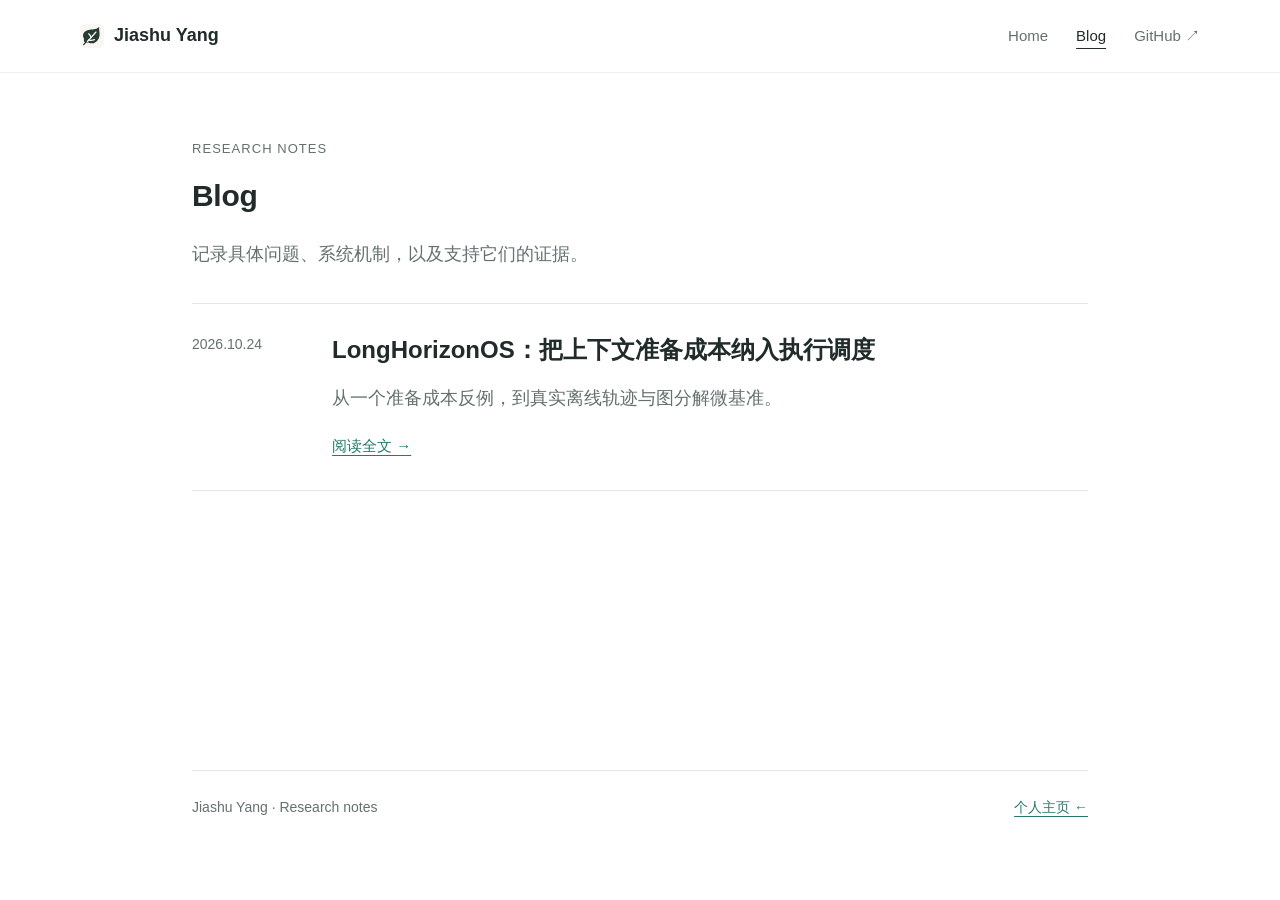
==== commit e7082c1c: "Ground LongHorizonOS research note in executable examples and observed traces" ====
--- a/blog/index.html
+++ b/blog/index.html
@@ -1,39 +1,20 @@
 <!doctype html>
-<html lang="zh-CN">
-<head>
- <meta charset="utf-8">
- <meta name="viewport" content="width=device-width,initial-scale=1">
- <meta name="theme-color" content="#ffffff">
- <meta name="description" content="Jiashu Yang 的研究笔记，关于 Agent 系统与 AI4AI。">
- <meta property="og:type" content="article">
- <meta property="og:title" content="Blog">
- <meta property="og:description" content="Jiashu Yang 的研究笔记，关于 Agent 系统与 AI4AI。">
- <meta property="og:url" content="https://yang-jiashu.github.io/blog/">
- <meta property="og:locale" content="zh_CN">
- <meta name="twitter:card" content="summary">
- <meta name="author" content="Jiashu Yang">
- <meta property="article:published_time" content="2026-10-22T00:00:00+08:00">
- <link rel="canonical" href="https://yang-jiashu.github.io/blog/">
- <link rel="icon" href="/images/favicon.svg" type="image/svg+xml">
- <link rel="stylesheet" href="blog.css?v=unified6">
- <title>Blog · Jiashu Yang</title>
-</head>
-<body>
- <a class="skip-link" href="#main">跳转到正文</a>
- <header class="site-header">
-  <div class="header-inner">
-   <a class="wordmark" href="/"><img src="/images/favicon.svg" alt="" width="25" height="25"><span>Jiashu Yang</span></a>
-   <nav class="header-nav" aria-label="主导航"><a href="/">Home</a><a href="/blog/" aria-current="page">Blog</a><a class="repo-link" href="https://github.com/Yang-Jiashu" target="_blank" rel="noopener noreferrer">GitHub ↗</a></nav>
-  </div>
- </header>
- <main id="main" class="blog-index">
-  <p class="eyebrow">RESEARCH NOTES</p><h1>Blog</h1>
-  <p class="index-description">记录研究问题、系统设计，以及让想法接受检验的过程。</p>
-  <article class="post-row"><time datetime="2026-10-22">2026.10.22</time><div>
-   <h2><a href="longhorizonos/">LongHorizonOS：把状态准备与任务执行一起调度</a></h2>
-   <p>在有限上下文和资源预算内，把状态准备、任务执行与验证反馈放进同一个闭环。</p>
-   <a class="read-link" href="longhorizonos/">阅读全文 →</a>
-  </div></article>
- </main>
- <footer class="site-footer"><span>Jiashu Yang · Research notes</span><a href="/">个人主页 ←</a></footer>
-</body></html>+<html lang="zh-CN"><head>
+<meta charset="utf-8"><meta name="viewport" content="width=device-width,initial-scale=1">
+<meta name="theme-color" content="#ffffff"><meta name="description" content="Jiashu Yang 的研究笔记。">
+<meta property="og:type" content="article"><meta property="og:title" content="Blog">
+<meta property="og:description" content="Jiashu Yang 的研究笔记。"><meta property="og:url" content="https://yang-jiashu.github.io/blog/">
+<meta property="og:locale" content="zh_CN"><meta name="author" content="Jiashu Yang">
+<meta property="article:published_time" content="2026-10-22T00:00:00+08:00"><meta property="article:modified_time" content="2026-10-24T00:00:00+08:00">
+<meta name="twitter:card" content="summary"><link rel="canonical" href="https://yang-jiashu.github.io/blog/">
+<link rel="icon" href="/images/favicon.svg" type="image/svg+xml"><link rel="stylesheet" href="blog.css?v=evidence7-20261024">
+<title>Blog · Jiashu Yang</title></head><body class="evidence-page">
+<a class="skip-link" href="#main">跳转到正文</a>
+<header class="site-header"><div class="header-inner">
+<a class="wordmark" href="/"><img src="/images/favicon.svg" alt="" width="24" height="24"><span>Jiashu Yang</span></a>
+<nav class="header-nav" aria-label="主导航"><a href="/">Home</a><a href="/blog/" aria-current="page">Blog</a><a class="repo-link" href="https://github.com/Yang-Jiashu">GitHub ↗</a></nav>
+</div></header><main id="main" class="blog-index"><p class="eyebrow">RESEARCH NOTES</p><h1>Blog</h1>
+<p class="index-description">记录具体问题、系统机制，以及支持它们的证据。</p>
+<article class="post-row"><time datetime="2026-10-24">2026.10.24</time><div><h2><a href="longhorizonos/">LongHorizonOS：把上下文准备成本纳入执行调度</a></h2>
+<p>从一个准备成本反例，到真实离线轨迹与图分解微基准。</p><a class="read-link" href="longhorizonos/">阅读全文 →</a></div></article></main>
+<footer class="site-footer"><span>Jiashu Yang · Research notes</span><a href="/">个人主页 ←</a></footer></body></html>
--- a/blog/blog.css
+++ b/blog/blog.css
@@ -1,177 +1,18 @@
-:root {
-  --paper:#fff;
-  --ink:#1f2928;
-  --muted:#65716f;
-  --line:#e2e8e5;
-  --accent:#246d63;
-  --link:#246d63;
-  --font:-apple-system,BlinkMacSystemFont,"Segoe UI","PingFang SC","Hiragino Sans GB","Microsoft YaHei",sans-serif;
-}
-* { box-sizing:border-box; }
-html { scroll-behavior:smooth; scroll-padding-top:28px; -webkit-text-size-adjust:100%; text-size-adjust:100%; }
-body { margin:0; color:var(--ink); background:var(--paper); font:18px/1.8 var(--font); -webkit-font-smoothing:antialiased; }
-::selection { background:#dceee8; }
-a { color:var(--link); text-underline-offset:4px; text-decoration-thickness:1px; }
-a:hover { color:#194c46; }
-a:focus-visible { outline:2px solid var(--accent); outline-offset:5px; }
-.skip-link { position:fixed; z-index:100; top:12px; left:16px; transform:translateY(-160%); background:#fff; padding:10px 18px; border:1px solid var(--line); }
-.skip-link:focus { transform:none; }
-.site-header { border-bottom:1px solid #eef1ef; }
-.header-inner { width:min(1120px,calc(100% - 48px)); min-height:72px; margin:auto; display:flex; align-items:center; justify-content:space-between; gap:24px; }
-.wordmark { display:inline-flex; align-items:center; gap:10px; color:var(--ink); font-size:18px; font-weight:600; text-decoration:none; }
-.wordmark img { width:24px; height:24px; }
-.header-nav { display:flex; gap:28px; font-size:16px; }
-.header-nav a { color:var(--muted); text-decoration:none; }
-.header-nav a[aria-current] { color:var(--ink); text-decoration:underline; text-underline-offset:7px; }
-.article-wrap { width:min(964px,100%); margin:auto; padding:64px 32px 0; }
-.article-hero { padding-bottom:32px; margin-bottom:34px; border-bottom:1px solid var(--line); }
-h1 { margin:0; font-size:30px; line-height:1.4; letter-spacing:-.7px; font-weight:650; }
-h1 .project-name { display:block; font-size:44px; letter-spacing:-1.5px; line-height:1.15; margin-bottom:18px; }
-.hero-deck { margin:18px 0 24px; color:var(--muted); font-size:18px; }
-.hero-meta { display:flex; flex-wrap:wrap; justify-content:space-between; align-items:center; gap:12px 24px; font-size:15px; line-height:1.6; }
-.byline { display:flex; flex-wrap:wrap; gap:8px 18px; color:var(--muted); }
-.byline a { color:var(--ink); text-decoration:none; }
-.article-links { display:flex; flex-wrap:wrap; gap:18px; }
-.article-grid { display:block; }
-.article-body { overflow-wrap:anywhere; }
-.article-body p { margin:0 0 22px; }
-.article-body strong { font-weight:600; }
-.article-body h2 { margin:48px 0 18px; font-size:24px; line-height:1.4; font-weight:650; letter-spacing:-.35px; scroll-margin-top:28px; }
-.article-body ol { padding-left:1.4em; }
-.article-body li { margin:10px 0; }
-.article-body code { font:inherit; }
-.article-figure { margin:28px 0 30px; }
-.article-figure figcaption { margin:12px 0 0; color:var(--muted); font-size:15px; line-height:1.65; }
-.site-footer { width:min(900px,calc(100% - 64px)); margin:48px auto 0; padding:24px 0 32px; border-top:1px solid var(--line); display:flex; flex-wrap:wrap; justify-content:space-between; gap:16px; color:var(--muted); font-size:15px; }
-.blog-index { width:min(900px,calc(100% - 64px)); margin:64px auto 0; min-height:65vh; }
-.eyebrow { margin:0 0 14px; color:var(--muted); font-size:15px; letter-spacing:.06em; }
-.index-description { color:var(--muted); margin:20px 0 32px; }
-.post-row { display:grid; grid-template-columns:112px 1fr; gap:28px; border-block:1px solid var(--line); padding:28px 0; }
-.post-row time { color:var(--muted); font-size:15px; }
-.post-row h2 { margin:0; font-size:24px; line-height:1.5; font-weight:600; }
-.post-row h2 a { color:var(--ink); text-decoration:none; }
-.post-row p { color:var(--muted); margin:14px 0; }
-.read-link { font-size:16px; }
-@media(max-width:680px) {
-  .header-inner { width:calc(100% - 40px); min-height:64px; }
-  .header-nav { gap:20px; }
-  .header-nav .repo-link { display:none; }
-  .article-wrap { padding:34px 20px 0; }
-  h1 { font-size:24px; letter-spacing:-.3px; }
-  h1 .project-name { font-size:34px; letter-spacing:-1px; margin-bottom:14px; }
-  .hero-deck { margin:16px 0 20px; }
-  .hero-meta { justify-content:flex-start; gap:12px; }
-  .article-hero { padding-bottom:26px; margin-bottom:28px; }
-  .article-body h2 { margin-top:38px; font-size:22px; }
-  .article-links { gap:16px; }
-  .article-figure { margin:24px 0 28px; }
-  .site-footer { width:calc(100% - 40px); margin-top:36px; }
-  .blog-index { width:calc(100% - 40px); margin-top:36px; }
-  .post-row { grid-template-columns:1fr; gap:12px; }
-  .post-row h2 { font-size:22px; }
-}
+:root{--paper:#fff;--ink:#202b2a;--muted:#64716f;--line:#e1e8e5;--accent:#26786c;--font:-apple-system,BlinkMacSystemFont,"Segoe UI","PingFang SC","Hiragino Sans GB","Microsoft YaHei",sans-serif}
+*{box-sizing:border-box}html{scroll-behavior:smooth;scroll-padding-top:30px;-webkit-text-size-adjust:100%;text-size-adjust:100%}body{margin:0;color:var(--ink);background:var(--paper);font:18px/1.85 var(--font);-webkit-font-smoothing:antialiased}::selection{background:#dfeee9}a{color:var(--accent);text-underline-offset:4px;text-decoration-thickness:1px}a:hover{color:#174e45}a:focus-visible,button:focus-visible{outline:2px solid var(--accent);outline-offset:4px}.skip-link{position:fixed;top:12px;left:16px;transform:translateY(-160%);z-index:10;background:white;padding:8px 16px;border:1px solid var(--line)}.skip-link:focus{transform:none}
+.skip-link{top:-100px;transform:none}.skip-link:focus{top:12px;transform:none}.site-header{border-bottom:1px solid #edf1ef}.header-inner{width:min(1120px,calc(100% - 48px));min-height:72px;margin:auto;display:flex;align-items:center;justify-content:space-between;gap:24px}.wordmark{display:inline-flex;align-items:center;gap:10px;color:var(--ink);font-size:18px;font-weight:600;text-decoration:none}.wordmark img{width:24px;height:24px}.header-nav{display:flex;gap:28px;font-size:15px}.header-nav a{color:var(--muted);text-decoration:none}.header-nav a[aria-current]{color:var(--ink);text-decoration:underline;text-underline-offset:7px}
+.article-wrap{width:min(960px,100%);margin:auto;padding:56px 32px 0}.article-hero{padding-bottom:28px;margin-bottom:26px;border-bottom:1px solid var(--line)}.article-kicker{margin:0 0 16px;color:var(--muted);font-size:13px;letter-spacing:.1em}h1{margin:0;font-size:30px;line-height:1.45;font-weight:650;letter-spacing:-.3px}h1 .project-name{display:block;font-size:44px;line-height:1.2;letter-spacing:-1.3px;margin-bottom:14px}.hero-deck{margin:18px 0 20px;color:var(--muted);font-size:18px}.hero-meta{display:flex;flex-wrap:wrap;justify-content:space-between;align-items:center;gap:10px 24px;font-size:14px;line-height:1.7}.byline{display:flex;flex-wrap:wrap;gap:8px 18px;color:var(--muted)}.byline a{color:var(--ink);text-decoration:none}.article-links{display:flex;flex-wrap:wrap;gap:16px}.article-nav{display:flex;flex-wrap:wrap;gap:10px 22px;margin:0 0 32px;font-size:14px}.article-nav a{color:var(--muted);text-decoration:none}.article-nav a:hover{color:var(--accent)}
+.article-body{overflow-wrap:break-word}.article-body p{margin:0 0 22px}.article-body strong{font-weight:650}.article-body h2{margin:48px 0 18px;font-size:25px;line-height:1.45;font-weight:650;letter-spacing:-.3px;scroll-margin-top:30px}.article-body code{font:15px/1.6 ui-monospace,SFMono-Regular,Menlo,Consolas,monospace;padding:1px 4px;background:#f4f7f5;border-radius:3px;overflow-wrap:anywhere}.article-figure{margin:26px 0 30px}.article-figure figcaption{margin:12px 0 0;font-size:14px;line-height:1.75;color:var(--muted)}.article-body .source-links{margin-top:34px;padding-top:20px;border-top:1px solid var(--line);font-size:15px}.article-body .references{font-size:14px;color:var(--muted)}
+.site-footer{width:min(896px,calc(100% - 64px));margin:48px auto 0;padding:24px 0 32px;border-top:1px solid var(--line);display:flex;flex-wrap:wrap;justify-content:space-between;gap:16px;font-size:14px;color:var(--muted)}.blog-index{width:min(896px,calc(100% - 64px));margin:64px auto 0;min-height:65vh}.eyebrow{font-size:13px;letter-spacing:.08em;color:var(--muted)}.index-description{color:var(--muted);margin:20px 0 32px}.post-row{display:grid;grid-template-columns:112px 1fr;gap:28px;border-block:1px solid var(--line);padding:28px 0}.post-row time{color:var(--muted);font-size:14px}.post-row h2{margin:0;font-size:24px;line-height:1.5;font-weight:600}.post-row h2 a{color:var(--ink);text-decoration:none}.post-row p{color:var(--muted);margin:14px 0}.read-link{font-size:15px}
+@media(max-width:680px){body{font-size:17px;line-height:1.85}.header-inner{width:calc(100% - 36px);min-height:64px}.wordmark{font-size:17px}.header-nav{gap:18px;font-size:14px}.header-nav .repo-link{display:none}.article-wrap{padding:32px 18px 0}.article-kicker{font-size:12px;letter-spacing:.06em}h1{font-size:25px;letter-spacing:0}h1 .project-name{font-size:34px;letter-spacing:-.8px;margin-bottom:12px}.hero-deck{font-size:17px;margin:16px 0 18px}.hero-meta{justify-content:flex-start;font-size:13px;gap:10px}.article-hero{padding-bottom:22px;margin-bottom:22px}.article-nav{gap:8px 18px;margin-bottom:28px;font-size:13px}.article-body h2{font-size:22px;margin-top:38px}.article-body code{font-size:14px}.article-figure{margin:22px 0 26px}.article-figure figcaption{font-size:13px}.article-links{gap:14px}.site-footer{width:calc(100% - 36px);margin-top:36px;font-size:13px}.blog-index{width:calc(100% - 36px);margin-top:36px}.post-row{grid-template-columns:1fr;gap:12px}.post-row h2{font-size:22px}}
+@media(prefers-reduced-motion:reduce){html{scroll-behavior:auto}}
+.skip-link{opacity:0;pointer-events:none}.skip-link:focus{opacity:1;pointer-events:auto}
 
-/* Native research diagrams */
-/* Native diagram labels keep the article's font and a fixed 18px size.
-   All selectors are scoped: no wildcard, global text, or SVG type overrides. */
-.native-diagram { --ng-ink:#202b2a; --ng-muted:#626e6b; --ng-accent:#26786c; --ng-line:#d9e0dd; box-sizing:border-box; position:relative; padding:22px 24px; border:0; border-top:1px solid var(--ng-line); border-bottom:1px solid var(--ng-line); border-radius:0; background:#fff; color:var(--ng-ink); font:inherit; font-size:18px; line-height:1.5; overflow-wrap:normal; }
-.native-diagram strong { color:inherit; font-size:18px; font-weight:600; }
-.native-diagram .ng-label { color:var(--ng-muted); margin-bottom:20px; }
-.native-diagram .ng-flow-arrow { display:block; position:relative; width:100%; height:1px; background:var(--ng-accent); align-self:center; }
-.native-diagram .ng-flow-arrow::after { content:""; position:absolute; right:0; top:-3px; width:6px; height:6px; border-top:1px solid var(--ng-accent); border-right:1px solid var(--ng-accent); transform:rotate(45deg); }
-.native-diagram .ng-coupling-row { display:grid; grid-template-columns:minmax(0,1fr) minmax(170px,.9fr) minmax(0,1fr); gap:24px; align-items:center; }
-.native-diagram .ng-domain { display:flex; flex-direction:column; justify-content:center; align-items:center; gap:10px; padding:20px 10px; border-top:1px solid var(--ng-line); border-bottom:1px solid var(--ng-line); text-align:center; }
-.native-diagram .ng-domain > span { color:var(--ng-muted); }
-.native-diagram .ng-coupling-edges { display:flex; flex-direction:column; gap:22px; padding:0 4px; }
-.native-diagram .ng-edge { display:flex; flex-direction:column; gap:8px; color:var(--ng-accent); text-align:center; }
-.native-diagram .ng-edge > i { display:block; height:1px; width:100%; background:var(--ng-accent); position:relative; }
-.native-diagram .ng-edge > i::after { content:""; position:absolute; top:-3px; width:6px; height:6px; border-top:1px solid var(--ng-accent); }
-.native-diagram .ng-edge-left > i::after { left:0; border-left:1px solid var(--ng-accent); transform:rotate(-45deg); }
-.native-diagram .ng-edge-right > i::after { right:0; border-right:1px solid var(--ng-accent); transform:rotate(45deg); }
-.native-diagram .ng-constraint { margin-top:22px; color:var(--ng-muted); text-align:center; }
-.native-diagram .ng-system-flow { display:grid; grid-template-columns:minmax(0,1fr) 24px minmax(0,1fr) 24px minmax(0,1fr) 24px minmax(0,1fr); column-gap:12px; align-items:stretch; position:relative; padding-bottom:68px; }
-.native-diagram .ng-stage { display:flex; flex-direction:column; align-items:center; gap:12px; min-width:0; padding:18px 2px; border-top:1px solid var(--ng-line); border-bottom:1px solid var(--ng-line); text-align:center; }
-.native-diagram .ng-stage > span { color:var(--ng-muted); }
-.native-diagram .ng-stage-plan { color:var(--ng-accent); border-color:var(--ng-accent); }
-.native-diagram .ng-system-flow > .ng-flow-arrow { align-self:start; margin-top:32px; }
-.native-diagram .ng-system-return { position:absolute; bottom:28px; left:9%; right:9%; height:40px; border:1px solid var(--ng-accent); border-top:0; }
-.native-diagram .ng-system-return::before { content:""; position:absolute; left:-3px; top:0; width:6px; height:6px; border-top:1px solid var(--ng-accent); border-left:1px solid var(--ng-accent); transform:rotate(45deg); }
-.native-diagram .ng-system-return-label { position:absolute; bottom:15px; left:50%; transform:translateX(-50%); padding:0 12px; background:#fff; color:var(--ng-accent); white-space:nowrap; }
-.native-diagram .ng-supports { display:grid; grid-template-columns:repeat(3,minmax(0,1fr)); gap:20px; padding-top:20px; border-top:1px solid var(--ng-line); }
-.native-diagram .ng-supports > div { display:flex; flex-direction:column; gap:6px; text-align:center; }
-.native-diagram .ng-supports > div > span { color:var(--ng-muted); }
-.native-diagram.ng-selection { padding-block:18px; }
-.native-diagram.ng-selection .ng-label { margin-bottom:12px; }
-.native-diagram .ng-selection-row { display:grid; grid-template-columns:minmax(0,1.7fr) 42px minmax(0,1fr); gap:28px; align-items:center; }
-.native-diagram .ng-candidate-table { width:100%; border-collapse:collapse; font:inherit; color:var(--ng-ink); text-align:left; }
-.native-diagram .ng-candidate-table th,.native-diagram .ng-candidate-table td { border:0; border-bottom:1px solid var(--ng-line); padding:2px 12px; font:inherit; text-align:left; vertical-align:middle; }
-.native-diagram .ng-candidate-table th { font-weight:600; }
-.native-diagram .ng-candidate-table th:first-child { padding-left:0; }
-.native-diagram .ng-candidate-table td:last-child,.native-diagram .ng-candidate-table th:last-child { padding-right:0; }
-.native-diagram .ng-candidate-table thead { color:var(--ng-muted); }
-.native-diagram .ng-infeasible { color:var(--ng-muted); }
-.native-diagram .ng-selected { display:flex; flex-direction:column; gap:5px; align-items:center; text-align:center; }
-.native-diagram .ng-selected > strong { color:var(--ng-accent); }
-.native-diagram .ng-selected > span { color:var(--ng-muted); }
-.native-diagram .ng-allocation { display:grid; grid-template-columns:1fr 1fr; gap:3px; width:140px; height:12px; margin:5px 0; }
-.native-diagram .ng-allocation > i { border:1px solid var(--ng-accent); background:#fff; }
-.native-diagram .ng-selection-note { margin-top:14px; color:var(--ng-muted); }
-.native-diagram.ng-ai4ai { padding-block:18px; }
-.native-diagram .ng-role-flow { display:grid; grid-template-columns:minmax(0,1fr) 42px minmax(0,1.2fr) 42px minmax(0,1fr); gap:22px; align-items:start; position:relative; padding-bottom:55px; }
-.native-diagram .ng-role { display:flex; flex-direction:column; align-items:center; gap:8px; min-width:0; padding:12px 4px; border-top:1px solid var(--ng-line); text-align:center; }
-.native-diagram .ng-role > span { color:var(--ng-muted); }
-.native-diagram .ng-role-detail-compact { display:none; }
-.native-diagram .ng-role-runtime { border-color:var(--ng-accent); color:var(--ng-accent); }
-.native-diagram .ng-role-flow > .ng-flow-arrow { margin-top:26px; align-self:start; }
-.native-diagram .ng-ai-return { position:absolute; left:9%; right:9%; bottom:17px; height:38px; border:1px solid var(--ng-accent); border-top:0; }
-.native-diagram .ng-ai-return::before { content:""; position:absolute; left:-3px; top:0; width:6px; height:6px; border-top:1px solid var(--ng-accent); border-left:1px solid var(--ng-accent); transform:rotate(45deg); }
-.native-diagram .ng-ai-return-label { position:absolute; bottom:4px; left:50%; transform:translateX(-50%); padding:0 12px; background:#fff; color:var(--ng-accent); white-space:nowrap; }
-@media(max-width:700px) {
- .native-diagram { padding:20px 16px; }
- .native-diagram .ng-label { margin-bottom:18px; }
- .native-diagram .ng-coupling-row { grid-template-columns:1fr; gap:18px; }
- .native-diagram .ng-domain { padding:15px 8px; gap:6px; }
- .native-diagram .ng-coupling-edges { display:grid; grid-template-columns:1fr 1fr; gap:18px; min-height:76px; padding:0 4px; }
- .native-diagram .ng-edge { position:relative; justify-content:center; padding:0 12px; gap:0; }
- .native-diagram .ng-edge > i { width:1px; height:70px; position:absolute; top:3px; }
- .native-diagram .ng-edge-left > i { left:0; }
- .native-diagram .ng-edge-right > i { right:0; }
- .native-diagram .ng-edge-left > i::after { left:-3px; top:0; transform:rotate(45deg); }
- .native-diagram .ng-edge-right > i::after { right:-3px; top:auto; bottom:0; transform:rotate(135deg); }
- .native-diagram .ng-constraint { margin-top:18px; }
- .native-diagram .ng-system-flow { grid-template-columns:minmax(0,1fr) 24px minmax(0,1fr); gap:18px 10px; padding:0 0 80px 12px; }
- .native-diagram .ng-stage { padding:15px 4px; gap:8px; }
- .native-diagram .ng-stage > span { white-space:nowrap; }
- .native-diagram .ng-system-flow > .ng-stage:nth-of-type(1) { grid-column:1; grid-row:1; }
- .native-diagram .ng-system-flow > .ng-stage:nth-of-type(2) { grid-column:3; grid-row:1; }
- .native-diagram .ng-system-flow > .ng-stage:nth-of-type(3) { grid-column:3; grid-row:3; }
- .native-diagram .ng-system-flow > .ng-stage:nth-of-type(4) { grid-column:1; grid-row:3; }
- .native-diagram .ng-system-flow > .ng-flow-arrow:nth-of-type(1) { grid-column:2; grid-row:1; }
- .native-diagram .ng-system-flow > .ng-flow-arrow:nth-of-type(2) { grid-column:3; grid-row:2; width:1px; height:24px; justify-self:center; margin:0; }
- .native-diagram .ng-system-flow > .ng-flow-arrow:nth-of-type(2)::after { top:auto; right:-3px; bottom:0; transform:rotate(135deg); }
- .native-diagram .ng-system-flow > .ng-flow-arrow:nth-of-type(3) { grid-column:2; grid-row:3; }
- .native-diagram .ng-system-flow > .ng-flow-arrow:nth-of-type(3)::after { right:auto; left:0; transform:rotate(225deg); }
- .native-diagram .ng-system-return { top:45px; bottom:124px; left:0; right:auto; width:12px; height:auto; border:1px solid var(--ng-accent); border-right:0; }
- .native-diagram .ng-system-return::before { left:auto; right:0; top:-3px; transform:rotate(135deg); }
- .native-diagram .ng-system-return-label { bottom:22px; }
- .native-diagram .ng-supports { grid-template-columns:1fr; gap:12px; padding-top:18px; }
- .native-diagram .ng-supports > div { flex-direction:row; flex-wrap:wrap; justify-content:space-between; gap:4px 12px; text-align:left; }
- .native-diagram .ng-selection-row { grid-template-columns:1fr; gap:18px; }
- .native-diagram .ng-selection-row > .ng-flow-arrow { width:1px; height:22px; justify-self:center; }
- .native-diagram .ng-selection-row > .ng-flow-arrow::after { top:auto; right:-3px; bottom:0; transform:rotate(135deg); }
- .native-diagram .ng-selected { display:grid; grid-template-columns:minmax(0,1fr) minmax(0,1fr); gap:8px 12px; }
- .native-diagram .ng-selected > span:first-child { grid-column:1/-1; }
- .native-diagram .ng-allocation { width:100%; margin:0; }
- .native-diagram .ng-selected > span:last-child { grid-column:1/-1; }
- .native-diagram .ng-selection-note { margin-top:18px; }
- .native-diagram .ng-candidate-table th,.native-diagram .ng-candidate-table td { padding:5px 7px; }
- .native-diagram .ng-role-flow { grid-template-columns:1fr; gap:14px; padding:0 20px 54px 0; }
- .native-diagram .ng-role { flex-direction:row; justify-content:space-between; padding:10px 4px; gap:8px; white-space:nowrap; }
- .native-diagram .ng-role-detail-wide { display:none; }
- .native-diagram .ng-role-detail-compact { display:inline; }
- .native-diagram .ng-role-flow > .ng-flow-arrow { width:1px; height:20px; margin:0; justify-self:center; }
- .native-diagram .ng-role-flow > .ng-flow-arrow::after { top:auto; right:-3px; bottom:0; transform:rotate(135deg); }
- .native-diagram .ng-ai-return { top:24px; bottom:78px; left:auto; right:0; width:14px; height:auto; border:1px solid var(--ng-accent); border-left:0; }
- .native-diagram .ng-ai-return::before { top:-3px; left:0; transform:rotate(-45deg); }
- .native-diagram .ng-ai-return-label { bottom:0; }
-}
+.rf{--rf-ink:#17312d;--rf-muted:#65736f;--rf-line:#dce4e1;--rf-accent:#087e72;--rf-soft:#eef7f4;color:var(--rf-ink);background:#fff;font-size:16px;line-height:1.5;max-width:100%;padding:24px 0 2px;font-variant-numeric:tabular-nums;overflow-wrap:anywhere}.rf,.rf *{box-sizing:border-box}.rf p{font-size:inherit;line-height:inherit;margin:0}.rf strong{font-weight:650}.rf code{font-family:ui-monospace,SFMono-Regular,Consolas,monospace;font-size:14px;background:none;padding:0;border:0;color:inherit}.rf var{font-style:italic}.rf-topline{display:flex;align-items:center;justify-content:space-between;gap:12px;font-size:14px;line-height:1.4;color:var(--rf-muted);padding-bottom:18px}.rf-tag{color:var(--rf-accent);font-size:14px;font-weight:750;letter-spacing:.07em;white-space:nowrap;padding:4px 8px;background:var(--rf-soft);border:1px solid #d4e9e2}.rf .rf-note{color:var(--rf-muted);font-size:14px;line-height:1.55;border-top:1px solid var(--rf-line);padding-top:14px;margin-top:20px}.rf-provenance{font-size:14px;color:var(--rf-muted);margin-top:10px;line-height:1.5}.rf-example-intro{margin-bottom:18px}.rf table{width:100%;border-collapse:collapse;font-size:14px;line-height:1.4}.rf th{text-align:left;font-weight:600}.rf td,.rf th{padding:10px 12px;border-bottom:1px solid var(--rf-line);vertical-align:middle}.rf thead{color:var(--rf-muted)}.rf thead th{font-size:14px;font-weight:550}.rf table caption{text-align:left;font-size:14px;color:var(--rf-muted);padding:0 0 7px}.rf-candidate-table td:not(:first-child),.rf-candidate-table th:not(:first-child){text-align:right}.rf-candidate-table tbody th{color:var(--rf-accent)}.rf-budget-legend{display:flex;align-items:center;gap:20px;flex-wrap:wrap;font-size:14px;color:var(--rf-muted);margin:20px 0 14px}.rf-budget-legend span{display:flex;gap:6px;align-items:center}.rf-swatch{display:inline-block;width:12px;height:12px}.rf-swatch-prep{background:#d7e1dc}.rf-swatch-exec{background:var(--rf-accent)}.rf-budget-comparison{display:grid;gap:20px}.rf-budget-row{display:grid;grid-template-columns:minmax(180px,1fr) minmax(0,1.6fr) 66px;align-items:center;gap:16px}.rf-policy strong{display:block;font-size:14px}.rf-policy>span{display:block;font-size:14px;color:var(--rf-muted);margin-top:3px}.rf-budget-bar{display:flex;min-width:0;height:46px;background:repeating-linear-gradient(90deg,transparent,transparent calc(20% - 1px),var(--rf-line) calc(20% - 1px),var(--rf-line) 20%);border:1px solid var(--rf-line)}.rf-segment{flex:var(--units);display:flex;justify-content:center;align-items:center;font-size:14px;font-weight:600;white-space:nowrap;min-width:0}.rf-prep{background:#d7e1dc;color:#3b5149}.rf-exec{background:var(--rf-accent);color:#fff}.rf-exec-next{border-left:2px solid #fff}.rf-unused{background:#fff;color:var(--rf-muted);font-weight:400}.rf-budget-result strong{display:block;color:var(--rf-accent);font-size:24px;line-height:1.1}.rf-budget-result span{display:block;font-size:14px;color:var(--rf-muted);margin-top:4px}.rf-interface-input{display:grid;grid-template-columns:96px 1fr;gap:10px;padding:0 0 18px;border-bottom:1px solid var(--rf-line);font-size:14px}.rf-interface-input>strong{color:var(--rf-accent)}.rf-interface-flow{display:grid;grid-template-columns:minmax(0,1fr) 62px minmax(0,1.05fr) 62px minmax(0,1fr);align-items:stretch;margin-top:24px}.rf-interface-step{display:flex;flex-direction:column;align-items:flex-start;min-width:0}.rf-step-number{color:var(--rf-muted);font-size:14px;margin-bottom:9px}.rf-interface-step>strong{font-size:16px;line-height:1.4;margin-bottom:9px}.rf-interface-step>span:not(.rf-step-number){font-size:14px;color:var(--rf-muted);min-height:44px}.rf-interface-step>code{font-size:14px;line-height:1.7;margin-top:16px}.rf-native-step{border:1px dashed #83b4a9;padding:14px;background:#fbfdfc}.rf-native-step .rf-step-number{color:var(--rf-accent)}.rf-native-detail,.rf-commit-detail{margin-top:16px;font-size:14px;line-height:1.7}.rf-native-detail{color:var(--rf-accent)}.rf-phase-port{display:flex;flex-direction:column;justify-content:center;align-items:center;padding:0 5px;color:var(--rf-muted);position:relative}.rf-port-label{font-size:14px;white-space:nowrap;writing-mode:vertical-rl;letter-spacing:.1em;margin-bottom:8px}.rf-phase-port>i{font-style:normal;font-size:24px;line-height:1;color:#83aaa0}.rf-feedback{display:flex;gap:12px;align-items:center;border-bottom:1px solid var(--rf-line);border-left:2px solid var(--rf-line);margin-top:24px;padding:0 12px 12px 16px;color:var(--rf-muted);font-size:14px}.rf-feedback-arrow{font-size:26px;color:var(--rf-accent);line-height:1}.rf-trace-heading,.rf-scaling-heading{display:flex;flex-direction:column;gap:5px;margin-bottom:18px}.rf-trace-heading>strong,.rf-scaling-heading>strong{font-size:18px}.rf-trace-heading>span,.rf-scaling-heading>span{font-size:14px;color:var(--rf-muted)}.rf-arm-switch{display:flex;gap:0;margin-bottom:20px;border-bottom:1px solid var(--rf-line)}.rf-arm-switch button{appearance:none;border:0;border-bottom:2px solid transparent;background:transparent;color:var(--rf-muted);font:inherit;font-size:14px;line-height:1.4;padding:10px 14px;cursor:pointer;text-align:left;flex:1}.rf-arm-switch button[aria-pressed=true]{color:var(--rf-accent);border-bottom-color:var(--rf-accent);font-weight:650;background:#f5faf8}.rf-arm-switch button:focus-visible{outline:2px solid var(--rf-accent);outline-offset:3px}.rf-version-path{display:flex;align-items:center;gap:10px;color:var(--rf-muted);font-size:14px;margin-bottom:14px}.rf-version-pill{display:inline-block;padding:2px 6px;background:var(--rf-soft);color:var(--rf-accent);font-size:14px;white-space:nowrap}.rf-timeline-head,.rf-trace-row{display:grid;grid-template-columns:32px minmax(0,1.6fr) 48px minmax(0,1fr) 96px;gap:12px}.rf-timeline-head{font-size:14px;color:var(--rf-muted);padding:0 0 9px;border-bottom:1px solid var(--rf-line)}.rf-timeline-head>*:last-child{text-align:right}.rf-timeline{list-style:none;padding:0;margin:0}.rf-trace-row{position:relative;align-items:start;border-bottom:1px solid var(--rf-line);padding:15px 0;font-size:14px}.rf-trace-index{position:relative;display:flex;justify-content:center;align-items:center;border:1px solid var(--rf-line);background:#fff;width:27px;height:27px;border-radius:50%;font-size:14px;color:var(--rf-muted);z-index:1}.rf-trace-index:after{position:absolute;content:"";height:calc(100% + 32px);width:1px;background:var(--rf-line);z-index:-1;top:26px;left:12px}.rf-trace-row:last-child .rf-trace-index:after{display:none}.rf-trace-action{font-size:14px}.rf-trace-action code{font-size:14px;line-height:1.5}.rf-trace-action>small,.rf-trace-state>small{display:block;font-size:14px;color:var(--rf-muted);line-height:1.5;margin-top:4px}.rf-trace-state{font-size:14px;padding-top:2px}.rf-trace-bytes{text-align:right;white-space:nowrap}.rf-trace-bytes small{display:none}.rf-final-summary{display:grid;grid-template-columns:repeat(3,minmax(0,1fr));gap:16px;margin-top:20px}.rf-final-summary>div{border-top:2px solid var(--rf-line);padding-top:10px}.rf-final-summary dt{font-size:14px;color:var(--rf-muted)}.rf-final-summary dd{font-size:16px;margin:4px 0 0}.rf-result-yes{color:var(--rf-accent)}.rf-unavailable{font-size:14px!important;color:var(--rf-muted);background:#f6f8f7;border:1px solid var(--rf-line);padding:16px}.rf-scaling-legend{display:flex;gap:20px;align-items:center;flex-wrap:wrap;font-size:14px;color:var(--rf-muted);margin-bottom:16px}.rf-scaling-legend>span{display:flex;gap:6px;align-items:center}.rf-swatch-mono{background:#c0cec7}.rf-scaling-table .rf-topology{min-width:70px}.rf-topology span{display:block;font-size:14px;color:var(--rf-muted);font-weight:400;margin-top:4px}.rf-scaling-table td,.rf-scaling-table th{padding-left:8px;padding-right:8px}.rf-scaling-table .rf-label-cell{width:34%}.rf-label-count{display:flex;justify-content:space-between;gap:5px;align-items:baseline;white-space:nowrap;font-size:14px}.rf-label-count small{font-size:14px;color:var(--rf-muted)}.rf-label-count .rf-capped{font-size:14px;letter-spacing:.03em;border:1px solid #a5b5ad;padding:1px 3px;line-height:1.2}.rf-count-track{height:5px;background:#f0f3f1;margin-top:7px;position:relative}.rf-count-bar{position:absolute;left:0;top:0;height:100%;background:var(--rf-accent);min-width:1px}.rf-count-bar.rf-count-mono{background:#a6bbb0}.rf-count-bar[data-capped=true]:after{content:"";position:absolute;right:-1px;top:-3px;width:2px;height:11px;background:#425f52}.rf-scaling-table tbody tr[data-new-topology=true]:not(:first-child) th,.rf-scaling-table tbody tr[data-new-topology=true]:not(:first-child) td{border-top:2px solid var(--rf-line)}.rf-scaling-foot{font-size:14px;color:var(--rf-muted);margin-top:12px}
+@media(max-width:640px){.rf{font-size:14px;padding-top:18px}.rf-topline{font-size:12px;align-items:flex-start;padding-bottom:15px;gap:10px}.rf-tag{font-size:12px;padding:4px 6px}.rf .rf-note{font-size:12px;padding-top:12px;margin-top:16px}.rf-provenance,.rf code{font-size:12px}.rf td,.rf th{padding:9px 8px}.rf table{font-size:12px}.rf table caption,.rf thead th{font-size:12px}.rf-example-intro{margin-bottom:15px}.rf-budget-legend{gap:12px;margin:16px 0 13px;font-size:12px}.rf-budget-legend>span:last-child{width:100%}.rf-budget-row{grid-template-columns:minmax(0,1fr) 56px;gap:10px;align-items:center}.rf-policy{grid-column:1/-1}.rf-policy strong{font-size:14px}.rf-budget-bar{height:40px}.rf-segment{font-size:12px}.rf-budget-result strong{font-size:22px}.rf-budget-result span{font-size:12px}.rf-interface-input{grid-template-columns:1fr;gap:5px;font-size:12px;padding-bottom:15px}.rf-interface-flow{grid-template-columns:1fr;margin-top:18px;gap:0}.rf-interface-step{display:grid;grid-template-columns:28px 1fr;column-gap:9px;align-items:start}.rf-step-number{grid-column:1;grid-row:1/4;margin-top:3px;margin-bottom:0}.rf-interface-step>strong{grid-column:2;font-size:14px;margin-bottom:5px}.rf-interface-step>span:not(.rf-step-number){grid-column:2;min-height:0;font-size:12px}.rf-interface-step>code,.rf-native-detail,.rf-commit-detail{grid-column:2;margin-top:8px;font-size:12px}.rf-interface-step>code br{display:none}.rf-interface-step>code{white-space:normal;display:flex;flex-direction:column}.rf-native-step{padding:12px}.rf-native-step>span:not(.rf-step-number){font-size:12px}.rf-phase-port{height:44px;flex-direction:row;gap:8px;justify-content:flex-start;padding-left:37px}.rf-port-label{writing-mode:horizontal-tb;font-size:12px;letter-spacing:0;margin:0}.rf-phase-port>i{transform:rotate(90deg);font-size:20px}.rf-feedback{font-size:12px;margin-top:18px;padding-left:12px;padding-right:0;gap:8px}.rf-trace-heading>strong,.rf-scaling-heading>strong{font-size:16px}.rf-trace-heading>span,.rf-scaling-heading>span{font-size:12px}.rf-arm-switch{margin-bottom:16px}.rf-arm-switch button{padding:10px 8px;font-size:12px}.rf-timeline-head{display:none}.rf-trace-row{grid-template-columns:27px minmax(0,1fr) 70px;gap:8px 10px;padding:13px 0}.rf-trace-index{grid-column:1;grid-row:1/4}.rf-trace-action{grid-column:2;grid-row:1;font-size:14px}.rf-trace-action code{font-size:12px}.rf-trace-action>small{font-size:12px}.rf-trace-row>.rf-version-pill{grid-column:2;grid-row:2;justify-self:start}.rf-trace-state{grid-column:2;grid-row:3;padding:0;font-size:12px}.rf-trace-state>small{margin-top:2px;font-size:12px}.rf-trace-bytes{grid-column:3;grid-row:1;font-size:14px}.rf-trace-bytes small{display:block;font-size:12px;color:var(--rf-muted);font-weight:400;margin-top:2px}.rf-final-summary{gap:12px;grid-template-columns:1fr 1fr;margin-top:16px}.rf-final-summary>div:last-child{grid-column:1/-1}.rf-final-summary dt{font-size:12px}.rf-final-summary dd{font-size:14px}.rf-scaling-table td,.rf-scaling-table th{padding:10px 5px}.rf-scaling-table .rf-topology{min-width:66px;width:28%}.rf-scaling-table .rf-label-cell{width:36%}.rf-scaling-table thead th{font-size:12px;line-height:1.4}.rf-topology span{font-size:12px}.rf-label-count{font-size:12px;flex-wrap:wrap;gap:2px;white-space:normal}.rf-label-count small,.rf-label-count .rf-capped{font-size:12px}.rf-label-count .rf-capped{padding:1px 2px}.rf-scaling-legend{font-size:12px;gap:12px}.rf-scaling-foot{font-size:12px}.rf-unavailable{font-size:12px!important}}
+
+.rf-trace-policy{font-size:14px!important;color:var(--rf-muted);margin:0 0 14px!important}.rf-trace-change{padding:12px 0 12px 44px;color:var(--rf-accent);font-size:14px;border-bottom:1px solid var(--rf-line);background:#f7fbf9}.rf-trace-change>span{display:block;color:var(--rf-muted);font-size:14px;margin-top:4px}.rf-scaling-table .rf-label-cell{width:34%}.rf-label-count{gap:6px}.rf-port-label{writing-mode:horizontal-tb;white-space:normal;letter-spacing:0;text-align:center;line-height:1.5}.rf-interface-flow{grid-template-columns:minmax(0,1fr) 64px minmax(0,1.05fr) 64px minmax(0,1fr)}
+@media(max-width:640px){.rf-trace-policy{font-size:12px!important}.rf-trace-change{padding-left:37px;font-size:12px}.rf-trace-change>span{font-size:12px}.rf-interface-flow{grid-template-columns:1fr}.rf-label-count{flex-direction:column;align-items:flex-start;gap:4px}.rf-count-track{margin-top:7px}.rf-scaling-table .rf-label-cell{width:36%}}
+.rf-trace-totals{font-size:14px;line-height:1.6;color:var(--rf-muted);margin-top:18px;padding:12px 14px;background:#f7faf8;border-left:2px solid var(--rf-line)}.rf-trace-totals strong{display:block;color:var(--rf-ink);margin-top:7px}.rf-trace-totals p+p{margin-top:3px}@media(max-width:640px){.rf-trace-totals{font-size:12px;padding:10px;margin-top:16px}}
+.rf-interface-step>code>span{display:block}.rf-work-short{display:none}.rf-scaling-table tr[hidden]{display:none}.rf-scaling-toggle{appearance:none;background:transparent;color:var(--rf-accent);border:0;border-bottom:1px solid var(--rf-accent);font:inherit;font-size:14px;margin:14px 0 2px;padding:4px 0;cursor:pointer}.rf-scaling-toggle:focus-visible{outline:2px solid var(--rf-accent);outline-offset:4px}
+@media(max-width:640px){.rf-trace-row{grid-template-columns:24px minmax(0,1fr) 72px;grid-template-rows:auto auto;gap:4px 8px;padding:11px 0}.rf-trace-index{grid-column:1;grid-row:1/3}.rf-trace-action{grid-column:2;grid-row:1}.rf-trace-action code{font-size:13px}.rf-trace-action>small{display:none}.rf-trace-row>.rf-version-pill{grid-column:3;grid-row:2;justify-self:end}.rf-trace-state{grid-column:2;grid-row:2;display:flex;flex-wrap:wrap;align-items:baseline;gap:4px 8px}.rf-trace-state>small{margin:0;display:inline}.rf-work-detail{display:none}.rf-work-short{display:inline}.rf-trace-bytes{grid-column:3;grid-row:1}.rf-trace-bytes small{display:none}.rf-scaling-toggle{font-size:12px}.rf-interface-step>code{display:block}.rf-port-label br{display:none}.rf-phase-port{gap:10px}}
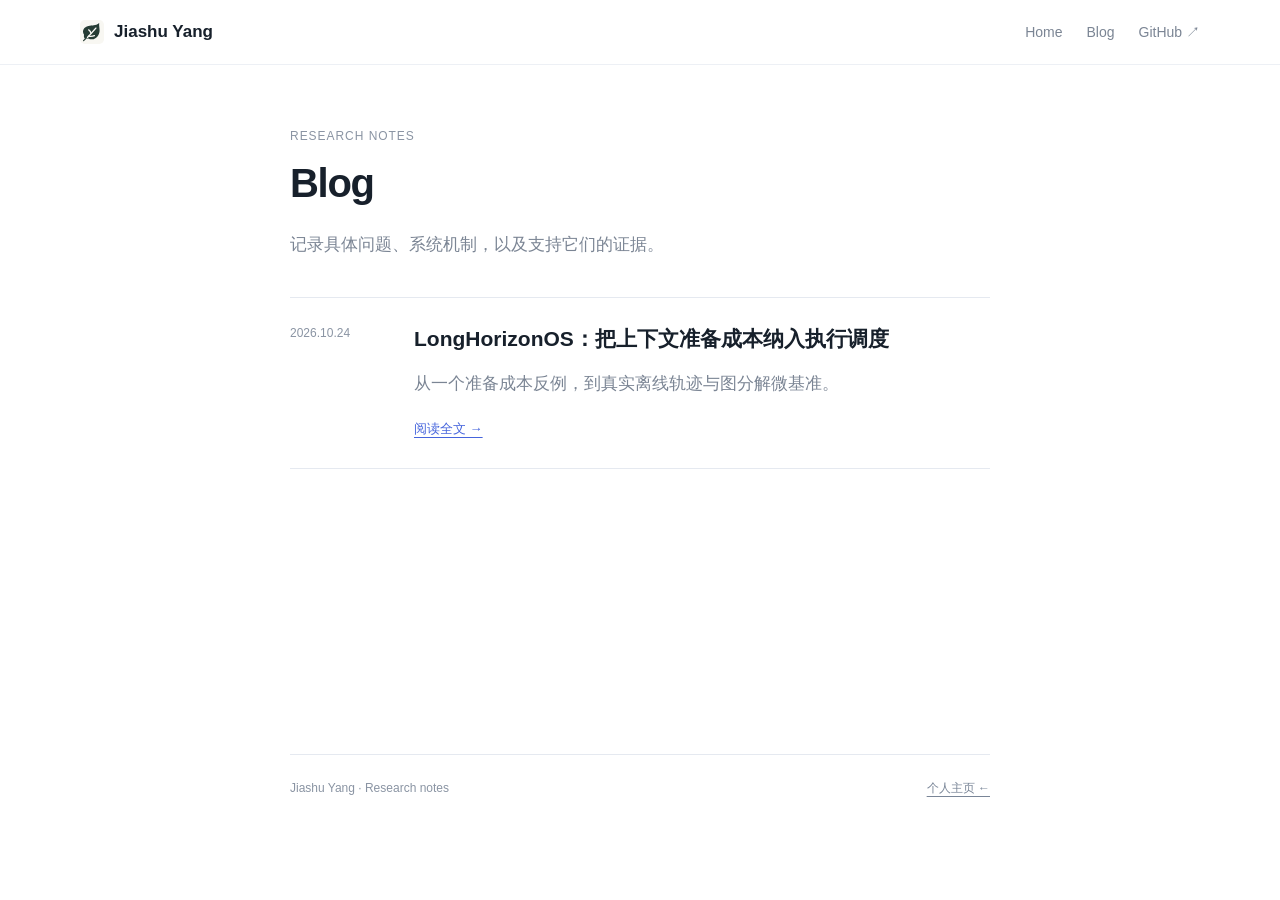
==== commit 77f5169a: "Redesign research note with compact editorial layout and visual evidence" ====
--- a/blog/index.html
+++ b/blog/index.html
@@ -7,7 +7,7 @@
 <meta property="og:locale" content="zh_CN"><meta name="author" content="Jiashu Yang">
 <meta property="article:published_time" content="2026-10-22T00:00:00+08:00"><meta property="article:modified_time" content="2026-10-24T00:00:00+08:00">
 <meta name="twitter:card" content="summary"><link rel="canonical" href="https://yang-jiashu.github.io/blog/">
-<link rel="icon" href="/images/favicon.svg" type="image/svg+xml"><link rel="stylesheet" href="blog.css?v=evidence7-20261024">
+<link rel="icon" href="/images/favicon.svg" type="image/svg+xml"><link rel="stylesheet" href="blog.css?v=design8-20261024">
 <title>Blog · Jiashu Yang</title></head><body class="evidence-page">
 <a class="skip-link" href="#main">跳转到正文</a>
 <header class="site-header"><div class="header-inner">
--- a/blog/blog.css
+++ b/blog/blog.css
@@ -1,18 +1,421 @@
-:root{--paper:#fff;--ink:#202b2a;--muted:#64716f;--line:#e1e8e5;--accent:#26786c;--font:-apple-system,BlinkMacSystemFont,"Segoe UI","PingFang SC","Hiragino Sans GB","Microsoft YaHei",sans-serif}
-*{box-sizing:border-box}html{scroll-behavior:smooth;scroll-padding-top:30px;-webkit-text-size-adjust:100%;text-size-adjust:100%}body{margin:0;color:var(--ink);background:var(--paper);font:18px/1.85 var(--font);-webkit-font-smoothing:antialiased}::selection{background:#dfeee9}a{color:var(--accent);text-underline-offset:4px;text-decoration-thickness:1px}a:hover{color:#174e45}a:focus-visible,button:focus-visible{outline:2px solid var(--accent);outline-offset:4px}.skip-link{position:fixed;top:12px;left:16px;transform:translateY(-160%);z-index:10;background:white;padding:8px 16px;border:1px solid var(--line)}.skip-link:focus{transform:none}
-.skip-link{top:-100px;transform:none}.skip-link:focus{top:12px;transform:none}.site-header{border-bottom:1px solid #edf1ef}.header-inner{width:min(1120px,calc(100% - 48px));min-height:72px;margin:auto;display:flex;align-items:center;justify-content:space-between;gap:24px}.wordmark{display:inline-flex;align-items:center;gap:10px;color:var(--ink);font-size:18px;font-weight:600;text-decoration:none}.wordmark img{width:24px;height:24px}.header-nav{display:flex;gap:28px;font-size:15px}.header-nav a{color:var(--muted);text-decoration:none}.header-nav a[aria-current]{color:var(--ink);text-decoration:underline;text-underline-offset:7px}
-.article-wrap{width:min(960px,100%);margin:auto;padding:56px 32px 0}.article-hero{padding-bottom:28px;margin-bottom:26px;border-bottom:1px solid var(--line)}.article-kicker{margin:0 0 16px;color:var(--muted);font-size:13px;letter-spacing:.1em}h1{margin:0;font-size:30px;line-height:1.45;font-weight:650;letter-spacing:-.3px}h1 .project-name{display:block;font-size:44px;line-height:1.2;letter-spacing:-1.3px;margin-bottom:14px}.hero-deck{margin:18px 0 20px;color:var(--muted);font-size:18px}.hero-meta{display:flex;flex-wrap:wrap;justify-content:space-between;align-items:center;gap:10px 24px;font-size:14px;line-height:1.7}.byline{display:flex;flex-wrap:wrap;gap:8px 18px;color:var(--muted)}.byline a{color:var(--ink);text-decoration:none}.article-links{display:flex;flex-wrap:wrap;gap:16px}.article-nav{display:flex;flex-wrap:wrap;gap:10px 22px;margin:0 0 32px;font-size:14px}.article-nav a{color:var(--muted);text-decoration:none}.article-nav a:hover{color:var(--accent)}
-.article-body{overflow-wrap:break-word}.article-body p{margin:0 0 22px}.article-body strong{font-weight:650}.article-body h2{margin:48px 0 18px;font-size:25px;line-height:1.45;font-weight:650;letter-spacing:-.3px;scroll-margin-top:30px}.article-body code{font:15px/1.6 ui-monospace,SFMono-Regular,Menlo,Consolas,monospace;padding:1px 4px;background:#f4f7f5;border-radius:3px;overflow-wrap:anywhere}.article-figure{margin:26px 0 30px}.article-figure figcaption{margin:12px 0 0;font-size:14px;line-height:1.75;color:var(--muted)}.article-body .source-links{margin-top:34px;padding-top:20px;border-top:1px solid var(--line);font-size:15px}.article-body .references{font-size:14px;color:var(--muted)}
-.site-footer{width:min(896px,calc(100% - 64px));margin:48px auto 0;padding:24px 0 32px;border-top:1px solid var(--line);display:flex;flex-wrap:wrap;justify-content:space-between;gap:16px;font-size:14px;color:var(--muted)}.blog-index{width:min(896px,calc(100% - 64px));margin:64px auto 0;min-height:65vh}.eyebrow{font-size:13px;letter-spacing:.08em;color:var(--muted)}.index-description{color:var(--muted);margin:20px 0 32px}.post-row{display:grid;grid-template-columns:112px 1fr;gap:28px;border-block:1px solid var(--line);padding:28px 0}.post-row time{color:var(--muted);font-size:14px}.post-row h2{margin:0;font-size:24px;line-height:1.5;font-weight:600}.post-row h2 a{color:var(--ink);text-decoration:none}.post-row p{color:var(--muted);margin:14px 0}.read-link{font-size:15px}
-@media(max-width:680px){body{font-size:17px;line-height:1.85}.header-inner{width:calc(100% - 36px);min-height:64px}.wordmark{font-size:17px}.header-nav{gap:18px;font-size:14px}.header-nav .repo-link{display:none}.article-wrap{padding:32px 18px 0}.article-kicker{font-size:12px;letter-spacing:.06em}h1{font-size:25px;letter-spacing:0}h1 .project-name{font-size:34px;letter-spacing:-.8px;margin-bottom:12px}.hero-deck{font-size:17px;margin:16px 0 18px}.hero-meta{justify-content:flex-start;font-size:13px;gap:10px}.article-hero{padding-bottom:22px;margin-bottom:22px}.article-nav{gap:8px 18px;margin-bottom:28px;font-size:13px}.article-body h2{font-size:22px;margin-top:38px}.article-body code{font-size:14px}.article-figure{margin:22px 0 26px}.article-figure figcaption{font-size:13px}.article-links{gap:14px}.site-footer{width:calc(100% - 36px);margin-top:36px;font-size:13px}.blog-index{width:calc(100% - 36px);margin-top:36px}.post-row{grid-template-columns:1fr;gap:12px}.post-row h2{font-size:22px}}
-@media(prefers-reduced-motion:reduce){html{scroll-behavior:auto}}
-.skip-link{opacity:0;pointer-events:none}.skip-link:focus{opacity:1;pointer-events:auto}
+:root {
+  --paper: #fff;
+  --ink: #17202b;
+  --muted: #748092;
+  --line: #e5e9f0;
+  --accent: #4564dc;
+  --font: -apple-system, BlinkMacSystemFont, "Segoe UI", "PingFang SC", "Hiragino Sans GB", "Microsoft YaHei", sans-serif;
+}
+* { box-sizing: border-box; }
+html { scroll-behavior: smooth; scroll-padding-top: 30px; -webkit-text-size-adjust: 100%; text-size-adjust: 100%; }
+body { margin: 0; background: var(--paper); color: var(--ink); font: 17px/1.9 var(--font); -webkit-font-smoothing: antialiased; }
+::selection { background: #e6ebff; }
+a { color: var(--accent); text-underline-offset: 4px; text-decoration-thickness: 1px; }
+a:hover { color: #263d9e; }
+a:focus-visible, button:focus-visible, summary:focus-visible { outline: 2px solid var(--accent); outline-offset: 4px; }
+.skip-link { position: fixed; top: -100px; left: 16px; z-index: 10; background: #fff; padding: 8px 14px; opacity: 0; pointer-events: none; }
+.skip-link:focus { top: 12px; opacity: 1; pointer-events: auto; }
+.article-wrap { width: min(1040px,100%); margin: auto; padding: 38px 32px 0; }
+.article-hero { max-width: 700px; margin: 0 auto 28px; }
+.back-link { display: inline-block; font-size: 13px; color: #8a92a0; text-decoration: none; margin-bottom: 24px; }
+.back-link:hover { color: var(--accent); }
+h1 { margin: 0 0 12px; font-size: 40px; line-height: 1.18; letter-spacing: -1.3px; font-weight: 650; }
+.hero-meta { display: flex; flex-wrap: wrap; justify-content: space-between; align-items: baseline; gap: 8px 20px; color: var(--muted); font-size: 13px; line-height: 1.7; }
+.byline { display: flex; flex-wrap: wrap; gap: 8px 14px; }
+.byline a { color: #616d7d; text-decoration: none; }
+.byline time { color: #929ba8; }
+.article-links { display: flex; gap: 16px; }
+.article-links a { color: #738093; text-decoration-color: #cbd3e1; }
+.article-body { overflow-wrap: break-word; }
+.article-body > p { max-width: 700px; margin: 0 auto 20px; }
+.article-body > p:first-child { font-size: 17px; line-height: 1.9; }
+.article-body > p strong { font-weight: 600; }
+.article-body > h2 { max-width: 700px; margin: 54px auto 18px; font-size: 24px; line-height: 1.5; letter-spacing: -.2px; font-weight: 620; }
+.section-number { display: inline-block; color: var(--accent); font: 12px/1 ui-monospace,SFMono-Regular,Menlo,monospace; letter-spacing: 0; margin-right: 12px; vertical-align: 3px; font-weight: 500; }
+.article-body > p code { font: 14px/1.6 ui-monospace,SFMono-Regular,Menlo,monospace; background: #f3f5fa; padding: 2px 5px; border-radius: 3px; }
+.article-figure { margin: 30px 0 32px; }
+.article-figure:first-of-type { margin-top: 28px; }
+.article-figure figcaption { max-width: 880px; margin: 12px auto 0; color: #7c8696; font-size: 12px; line-height: 1.8; }
+.article-body > .source-links { margin-top: 30px; padding-top: 18px; border-top: 1px solid var(--line); font-size: 13px; }
+.article-body > .references { font-size: 12px; color: #7c8696; }
+.site-footer { max-width: 700px; width: calc(100% - 64px); margin: 44px auto 0; padding: 22px 0 32px; border-top: 1px solid var(--line); display: flex; flex-wrap: wrap; justify-content: space-between; gap: 14px; color: #8a94a3; font-size: 12px; }
+.site-footer a { color: #798597; }
+.site-header { border-bottom: 1px solid #edf0f5; }
+.header-inner { width: min(1120px,calc(100% - 48px)); min-height: 64px; margin: auto; display: flex; justify-content: space-between; align-items: center; }
+.wordmark { display: flex; gap: 10px; align-items: center; font-size: 17px; font-weight: 600; color: var(--ink); text-decoration: none; }
+.wordmark img { width: 24px; height: 24px; }
+.header-nav { display: flex; gap: 24px; font-size: 14px; }
+.header-nav a { color: #7b8594; text-decoration: none; }
+.blog-index { max-width: 700px; width: calc(100% - 64px); min-height: 65vh; margin: 60px auto 0; }
+.eyebrow { color: #8a94a3; font-size: 12px; letter-spacing: .08em; margin-bottom: 12px; }
+.index-description { color: #7b8594; margin: 22px 0 36px; }
+.post-row { display: grid; grid-template-columns: 100px 1fr; gap: 24px; padding: 24px 0; border-block: 1px solid var(--line); }
+.post-row time { color: #8a94a3; font-size: 12px; }
+.post-row h2 { font-size: 21px; line-height: 1.6; margin: 0; font-weight: 600; }
+.post-row h2 a { color: var(--ink); text-decoration: none; }
+.post-row p { color: #7b8594; margin: 12px 0; }
+.read-link { font-size: 13px; }
+@media(max-width:680px) {
+  body { font-size: 16px; line-height: 1.9; }
+  .article-wrap { padding: 25px 20px 0; }
+  .article-hero { margin-bottom: 26px; }
+  .back-link { font-size: 12px; margin-bottom: 22px; }
+  h1 { font-size: 32px; letter-spacing: -.9px; margin-bottom: 12px; }
+  .hero-meta { font-size: 12px; gap: 7px 16px; }
+  .article-links { gap: 14px; }
+  .article-body > p:first-child { font-size: 16px; }
+  .article-body > p { margin-bottom: 18px; }
+  .article-body > h2 { font-size: 21px; margin: 40px auto 16px; }
+  .section-number { font-size: 11px; margin-right: 9px; vertical-align: 2px; }
+  .article-body > p code { font-size: 13px; }
+  .article-figure { margin: 24px 0 28px; }
+  .article-figure figcaption { font-size: 11px; line-height: 1.8; margin-top: 10px; }
+  .site-footer { width: calc(100% - 40px); font-size: 11px; margin-top: 34px; }
+  .header-inner { width: calc(100% - 40px); min-height: 60px; }
+  .header-nav { font-size: 13px; gap: 18px; }
+  .header-nav .repo-link { display: none; }
+  .blog-index { width: calc(100% - 40px); margin-top: 36px; }
+  .post-row { grid-template-columns: 1fr; gap: 10px; }
+  .post-row h2 { font-size: 20px; }
+}
+@media(prefers-reduced-motion:reduce) { html { scroll-behavior: auto; } }
 
-.rf{--rf-ink:#17312d;--rf-muted:#65736f;--rf-line:#dce4e1;--rf-accent:#087e72;--rf-soft:#eef7f4;color:var(--rf-ink);background:#fff;font-size:16px;line-height:1.5;max-width:100%;padding:24px 0 2px;font-variant-numeric:tabular-nums;overflow-wrap:anywhere}.rf,.rf *{box-sizing:border-box}.rf p{font-size:inherit;line-height:inherit;margin:0}.rf strong{font-weight:650}.rf code{font-family:ui-monospace,SFMono-Regular,Consolas,monospace;font-size:14px;background:none;padding:0;border:0;color:inherit}.rf var{font-style:italic}.rf-topline{display:flex;align-items:center;justify-content:space-between;gap:12px;font-size:14px;line-height:1.4;color:var(--rf-muted);padding-bottom:18px}.rf-tag{color:var(--rf-accent);font-size:14px;font-weight:750;letter-spacing:.07em;white-space:nowrap;padding:4px 8px;background:var(--rf-soft);border:1px solid #d4e9e2}.rf .rf-note{color:var(--rf-muted);font-size:14px;line-height:1.55;border-top:1px solid var(--rf-line);padding-top:14px;margin-top:20px}.rf-provenance{font-size:14px;color:var(--rf-muted);margin-top:10px;line-height:1.5}.rf-example-intro{margin-bottom:18px}.rf table{width:100%;border-collapse:collapse;font-size:14px;line-height:1.4}.rf th{text-align:left;font-weight:600}.rf td,.rf th{padding:10px 12px;border-bottom:1px solid var(--rf-line);vertical-align:middle}.rf thead{color:var(--rf-muted)}.rf thead th{font-size:14px;font-weight:550}.rf table caption{text-align:left;font-size:14px;color:var(--rf-muted);padding:0 0 7px}.rf-candidate-table td:not(:first-child),.rf-candidate-table th:not(:first-child){text-align:right}.rf-candidate-table tbody th{color:var(--rf-accent)}.rf-budget-legend{display:flex;align-items:center;gap:20px;flex-wrap:wrap;font-size:14px;color:var(--rf-muted);margin:20px 0 14px}.rf-budget-legend span{display:flex;gap:6px;align-items:center}.rf-swatch{display:inline-block;width:12px;height:12px}.rf-swatch-prep{background:#d7e1dc}.rf-swatch-exec{background:var(--rf-accent)}.rf-budget-comparison{display:grid;gap:20px}.rf-budget-row{display:grid;grid-template-columns:minmax(180px,1fr) minmax(0,1.6fr) 66px;align-items:center;gap:16px}.rf-policy strong{display:block;font-size:14px}.rf-policy>span{display:block;font-size:14px;color:var(--rf-muted);margin-top:3px}.rf-budget-bar{display:flex;min-width:0;height:46px;background:repeating-linear-gradient(90deg,transparent,transparent calc(20% - 1px),var(--rf-line) calc(20% - 1px),var(--rf-line) 20%);border:1px solid var(--rf-line)}.rf-segment{flex:var(--units);display:flex;justify-content:center;align-items:center;font-size:14px;font-weight:600;white-space:nowrap;min-width:0}.rf-prep{background:#d7e1dc;color:#3b5149}.rf-exec{background:var(--rf-accent);color:#fff}.rf-exec-next{border-left:2px solid #fff}.rf-unused{background:#fff;color:var(--rf-muted);font-weight:400}.rf-budget-result strong{display:block;color:var(--rf-accent);font-size:24px;line-height:1.1}.rf-budget-result span{display:block;font-size:14px;color:var(--rf-muted);margin-top:4px}.rf-interface-input{display:grid;grid-template-columns:96px 1fr;gap:10px;padding:0 0 18px;border-bottom:1px solid var(--rf-line);font-size:14px}.rf-interface-input>strong{color:var(--rf-accent)}.rf-interface-flow{display:grid;grid-template-columns:minmax(0,1fr) 62px minmax(0,1.05fr) 62px minmax(0,1fr);align-items:stretch;margin-top:24px}.rf-interface-step{display:flex;flex-direction:column;align-items:flex-start;min-width:0}.rf-step-number{color:var(--rf-muted);font-size:14px;margin-bottom:9px}.rf-interface-step>strong{font-size:16px;line-height:1.4;margin-bottom:9px}.rf-interface-step>span:not(.rf-step-number){font-size:14px;color:var(--rf-muted);min-height:44px}.rf-interface-step>code{font-size:14px;line-height:1.7;margin-top:16px}.rf-native-step{border:1px dashed #83b4a9;padding:14px;background:#fbfdfc}.rf-native-step .rf-step-number{color:var(--rf-accent)}.rf-native-detail,.rf-commit-detail{margin-top:16px;font-size:14px;line-height:1.7}.rf-native-detail{color:var(--rf-accent)}.rf-phase-port{display:flex;flex-direction:column;justify-content:center;align-items:center;padding:0 5px;color:var(--rf-muted);position:relative}.rf-port-label{font-size:14px;white-space:nowrap;writing-mode:vertical-rl;letter-spacing:.1em;margin-bottom:8px}.rf-phase-port>i{font-style:normal;font-size:24px;line-height:1;color:#83aaa0}.rf-feedback{display:flex;gap:12px;align-items:center;border-bottom:1px solid var(--rf-line);border-left:2px solid var(--rf-line);margin-top:24px;padding:0 12px 12px 16px;color:var(--rf-muted);font-size:14px}.rf-feedback-arrow{font-size:26px;color:var(--rf-accent);line-height:1}.rf-trace-heading,.rf-scaling-heading{display:flex;flex-direction:column;gap:5px;margin-bottom:18px}.rf-trace-heading>strong,.rf-scaling-heading>strong{font-size:18px}.rf-trace-heading>span,.rf-scaling-heading>span{font-size:14px;color:var(--rf-muted)}.rf-arm-switch{display:flex;gap:0;margin-bottom:20px;border-bottom:1px solid var(--rf-line)}.rf-arm-switch button{appearance:none;border:0;border-bottom:2px solid transparent;background:transparent;color:var(--rf-muted);font:inherit;font-size:14px;line-height:1.4;padding:10px 14px;cursor:pointer;text-align:left;flex:1}.rf-arm-switch button[aria-pressed=true]{color:var(--rf-accent);border-bottom-color:var(--rf-accent);font-weight:650;background:#f5faf8}.rf-arm-switch button:focus-visible{outline:2px solid var(--rf-accent);outline-offset:3px}.rf-version-path{display:flex;align-items:center;gap:10px;color:var(--rf-muted);font-size:14px;margin-bottom:14px}.rf-version-pill{display:inline-block;padding:2px 6px;background:var(--rf-soft);color:var(--rf-accent);font-size:14px;white-space:nowrap}.rf-timeline-head,.rf-trace-row{display:grid;grid-template-columns:32px minmax(0,1.6fr) 48px minmax(0,1fr) 96px;gap:12px}.rf-timeline-head{font-size:14px;color:var(--rf-muted);padding:0 0 9px;border-bottom:1px solid var(--rf-line)}.rf-timeline-head>*:last-child{text-align:right}.rf-timeline{list-style:none;padding:0;margin:0}.rf-trace-row{position:relative;align-items:start;border-bottom:1px solid var(--rf-line);padding:15px 0;font-size:14px}.rf-trace-index{position:relative;display:flex;justify-content:center;align-items:center;border:1px solid var(--rf-line);background:#fff;width:27px;height:27px;border-radius:50%;font-size:14px;color:var(--rf-muted);z-index:1}.rf-trace-index:after{position:absolute;content:"";height:calc(100% + 32px);width:1px;background:var(--rf-line);z-index:-1;top:26px;left:12px}.rf-trace-row:last-child .rf-trace-index:after{display:none}.rf-trace-action{font-size:14px}.rf-trace-action code{font-size:14px;line-height:1.5}.rf-trace-action>small,.rf-trace-state>small{display:block;font-size:14px;color:var(--rf-muted);line-height:1.5;margin-top:4px}.rf-trace-state{font-size:14px;padding-top:2px}.rf-trace-bytes{text-align:right;white-space:nowrap}.rf-trace-bytes small{display:none}.rf-final-summary{display:grid;grid-template-columns:repeat(3,minmax(0,1fr));gap:16px;margin-top:20px}.rf-final-summary>div{border-top:2px solid var(--rf-line);padding-top:10px}.rf-final-summary dt{font-size:14px;color:var(--rf-muted)}.rf-final-summary dd{font-size:16px;margin:4px 0 0}.rf-result-yes{color:var(--rf-accent)}.rf-unavailable{font-size:14px!important;color:var(--rf-muted);background:#f6f8f7;border:1px solid var(--rf-line);padding:16px}.rf-scaling-legend{display:flex;gap:20px;align-items:center;flex-wrap:wrap;font-size:14px;color:var(--rf-muted);margin-bottom:16px}.rf-scaling-legend>span{display:flex;gap:6px;align-items:center}.rf-swatch-mono{background:#c0cec7}.rf-scaling-table .rf-topology{min-width:70px}.rf-topology span{display:block;font-size:14px;color:var(--rf-muted);font-weight:400;margin-top:4px}.rf-scaling-table td,.rf-scaling-table th{padding-left:8px;padding-right:8px}.rf-scaling-table .rf-label-cell{width:34%}.rf-label-count{display:flex;justify-content:space-between;gap:5px;align-items:baseline;white-space:nowrap;font-size:14px}.rf-label-count small{font-size:14px;color:var(--rf-muted)}.rf-label-count .rf-capped{font-size:14px;letter-spacing:.03em;border:1px solid #a5b5ad;padding:1px 3px;line-height:1.2}.rf-count-track{height:5px;background:#f0f3f1;margin-top:7px;position:relative}.rf-count-bar{position:absolute;left:0;top:0;height:100%;background:var(--rf-accent);min-width:1px}.rf-count-bar.rf-count-mono{background:#a6bbb0}.rf-count-bar[data-capped=true]:after{content:"";position:absolute;right:-1px;top:-3px;width:2px;height:11px;background:#425f52}.rf-scaling-table tbody tr[data-new-topology=true]:not(:first-child) th,.rf-scaling-table tbody tr[data-new-topology=true]:not(:first-child) td{border-top:2px solid var(--rf-line)}.rf-scaling-foot{font-size:14px;color:var(--rf-muted);margin-top:12px}
-@media(max-width:640px){.rf{font-size:14px;padding-top:18px}.rf-topline{font-size:12px;align-items:flex-start;padding-bottom:15px;gap:10px}.rf-tag{font-size:12px;padding:4px 6px}.rf .rf-note{font-size:12px;padding-top:12px;margin-top:16px}.rf-provenance,.rf code{font-size:12px}.rf td,.rf th{padding:9px 8px}.rf table{font-size:12px}.rf table caption,.rf thead th{font-size:12px}.rf-example-intro{margin-bottom:15px}.rf-budget-legend{gap:12px;margin:16px 0 13px;font-size:12px}.rf-budget-legend>span:last-child{width:100%}.rf-budget-row{grid-template-columns:minmax(0,1fr) 56px;gap:10px;align-items:center}.rf-policy{grid-column:1/-1}.rf-policy strong{font-size:14px}.rf-budget-bar{height:40px}.rf-segment{font-size:12px}.rf-budget-result strong{font-size:22px}.rf-budget-result span{font-size:12px}.rf-interface-input{grid-template-columns:1fr;gap:5px;font-size:12px;padding-bottom:15px}.rf-interface-flow{grid-template-columns:1fr;margin-top:18px;gap:0}.rf-interface-step{display:grid;grid-template-columns:28px 1fr;column-gap:9px;align-items:start}.rf-step-number{grid-column:1;grid-row:1/4;margin-top:3px;margin-bottom:0}.rf-interface-step>strong{grid-column:2;font-size:14px;margin-bottom:5px}.rf-interface-step>span:not(.rf-step-number){grid-column:2;min-height:0;font-size:12px}.rf-interface-step>code,.rf-native-detail,.rf-commit-detail{grid-column:2;margin-top:8px;font-size:12px}.rf-interface-step>code br{display:none}.rf-interface-step>code{white-space:normal;display:flex;flex-direction:column}.rf-native-step{padding:12px}.rf-native-step>span:not(.rf-step-number){font-size:12px}.rf-phase-port{height:44px;flex-direction:row;gap:8px;justify-content:flex-start;padding-left:37px}.rf-port-label{writing-mode:horizontal-tb;font-size:12px;letter-spacing:0;margin:0}.rf-phase-port>i{transform:rotate(90deg);font-size:20px}.rf-feedback{font-size:12px;margin-top:18px;padding-left:12px;padding-right:0;gap:8px}.rf-trace-heading>strong,.rf-scaling-heading>strong{font-size:16px}.rf-trace-heading>span,.rf-scaling-heading>span{font-size:12px}.rf-arm-switch{margin-bottom:16px}.rf-arm-switch button{padding:10px 8px;font-size:12px}.rf-timeline-head{display:none}.rf-trace-row{grid-template-columns:27px minmax(0,1fr) 70px;gap:8px 10px;padding:13px 0}.rf-trace-index{grid-column:1;grid-row:1/4}.rf-trace-action{grid-column:2;grid-row:1;font-size:14px}.rf-trace-action code{font-size:12px}.rf-trace-action>small{font-size:12px}.rf-trace-row>.rf-version-pill{grid-column:2;grid-row:2;justify-self:start}.rf-trace-state{grid-column:2;grid-row:3;padding:0;font-size:12px}.rf-trace-state>small{margin-top:2px;font-size:12px}.rf-trace-bytes{grid-column:3;grid-row:1;font-size:14px}.rf-trace-bytes small{display:block;font-size:12px;color:var(--rf-muted);font-weight:400;margin-top:2px}.rf-final-summary{gap:12px;grid-template-columns:1fr 1fr;margin-top:16px}.rf-final-summary>div:last-child{grid-column:1/-1}.rf-final-summary dt{font-size:12px}.rf-final-summary dd{font-size:14px}.rf-scaling-table td,.rf-scaling-table th{padding:10px 5px}.rf-scaling-table .rf-topology{min-width:66px;width:28%}.rf-scaling-table .rf-label-cell{width:36%}.rf-scaling-table thead th{font-size:12px;line-height:1.4}.rf-topology span{font-size:12px}.rf-label-count{font-size:12px;flex-wrap:wrap;gap:2px;white-space:normal}.rf-label-count small,.rf-label-count .rf-capped{font-size:12px}.rf-label-count .rf-capped{padding:1px 2px}.rf-scaling-legend{font-size:12px;gap:12px}.rf-scaling-foot{font-size:12px}.rf-unavailable{font-size:12px!important}}
+.figure-example {
+  --ex-ink: #17202b;
+  --ex-muted: #667182;
+  --ex-prep: #d89469;
+  --ex-exec: #4564dc;
+  box-sizing: border-box;
+  width: 100%;
+  max-width: 960px;
+  margin-inline: auto;
+  padding: 18px 24px 14px;
+  border: 1px solid #e1e6ef;
+  border-radius: 8px;
+  background: #f6f8fc;
+  color: var(--ex-ink);
+  font-family: inherit;
+  font-size: 13px;
+  font-weight: 400;
+  line-height: 1.45;
+  font-variant-numeric: tabular-nums;
+}
+.figure-example *, .figure-example *::before, .figure-example *::after { box-sizing: border-box; }
+.figure-example .ex-header { display: flex; align-items: center; justify-content: space-between; gap: 12px; }
+.figure-example .ex-title { font-size: 16px; font-weight: 650; line-height: 1.5; letter-spacing: .01em; }
+.figure-example .ex-budget { flex: none; color: var(--ex-muted); white-space: nowrap; }
+.figure-example .ex-budget b { margin-left: 4px; color: var(--ex-ink); font-size: 16px; font-weight: 650; }
+.figure-example .ex-legend { display: flex; align-items: center; gap: 16px; margin-top: 8px; color: var(--ex-muted); }
+.figure-example .ex-legend > span { display: inline-flex; align-items: center; gap: 6px; }
+.figure-example .ex-key { width: 9px; height: 9px; border-radius: 2px; }
+.figure-example .ex-key-prep { background: var(--ex-prep); }
+.figure-example .ex-key-exec { background: var(--ex-exec); }
+.figure-example .ex-unit { margin-left: auto; }
+.figure-example .ex-chart {
+  display: grid;
+  grid-template-columns: 112px minmax(0, 1fr) 76px;
+  grid-template-areas: ". axis ." "label-baseline bar-baseline score-baseline" "label-joint bar-joint score-joint";
+  align-items: center;
+  column-gap: 16px;
+  row-gap: 10px;
+  margin-top: 12px;
+}
+.figure-example .ex-axis { grid-area: axis; position: relative; height: 16px; margin: 0; color: var(--ex-muted); font-size: 13px; line-height: 16px; }
+.figure-example .ex-axis span { position: absolute; top: 0; transform: translateX(-50%); }
+.figure-example .ex-axis span:nth-child(1) { left: 0; transform: none; }
+.figure-example .ex-axis span:nth-child(2) { left: 20%; }
+.figure-example .ex-axis span:nth-child(3) { left: 40%; }
+.figure-example .ex-axis span:nth-child(4) { left: 60%; }
+.figure-example .ex-axis span:nth-child(5) { left: 80%; }
+.figure-example .ex-axis span:nth-child(6) { right: 0; transform: none; }
+.figure-example .ex-label { display: flex; flex-direction: column; gap: 2px; }
+.figure-example .ex-label strong { font-size: 16px; font-weight: 650; line-height: 1.4; }
+.figure-example .ex-label > span { color: var(--ex-muted); font-size: 13px; white-space: nowrap; }
+.figure-example .ex-label-baseline { grid-area: label-baseline; }
+.figure-example .ex-label-joint { grid-area: label-joint; }
+.figure-example .ex-track { display: flex; min-width: 0; height: 42px; border-radius: 3px; background: #fff; }
+.figure-example .ex-track-baseline { grid-area: bar-baseline; }
+.figure-example .ex-track-joint { grid-area: bar-joint; }
+.figure-example .ex-segment { display: flex; flex: none; align-items: center; justify-content: center; min-width: 0; height: 100%; font-size: 13px; font-weight: 600; line-height: 1; white-space: nowrap; }
+.figure-example .ex-segment:first-child { border-radius: 3px 0 0 3px; }
+.figure-example .ex-segment:last-child { border-radius: 0 3px 3px 0; }
+.figure-example .ex-segment + .ex-segment { border-left: 1px solid #f6f8fc; }
+.figure-example .ex-three { width: 60%; }
+.figure-example .ex-two { width: 40%; }
+.figure-example .ex-one { width: 20%; }
+.figure-example .ex-prep { background: var(--ex-prep); color: var(--ex-ink); }
+.figure-example .ex-exec { background: var(--ex-exec); color: #fff; }
+.figure-example .ex-idle { border: 1px dashed #a9b4c7; border-left: 1px dashed #a9b4c7 !important; background: transparent; color: var(--ex-muted); font-weight: 400; }
+.figure-example .ex-score { display: flex; flex-direction: column-reverse; align-items: flex-end; gap: 0; line-height: 1.15; }
+.figure-example .ex-score > span { color: var(--ex-muted); font-size: 13px; }
+.figure-example .ex-score strong { color: var(--ex-ink); font-size: 28px; font-weight: 650; letter-spacing: -.03em; }
+.figure-example .ex-score-baseline { grid-area: score-baseline; }
+.figure-example .ex-score-joint { grid-area: score-joint; }
+.figure-example .ex-score-joint strong { color: var(--ex-exec); }
+.figure-example .ex-footer { display: flex; align-items: flex-start; justify-content: space-between; gap: 16px; margin-top: 17px; padding-top: 12px; border-top: 1px solid #e1e6ef; }
+.figure-example .ex-caveat { margin: 0; color: var(--ex-muted); font-size: 13px; line-height: 1.5; }
+.figure-example .ex-details { flex: none; font-size: 13px; line-height: 1.5; }
+.figure-example .ex-details summary { cursor: pointer; color: var(--ex-ink); text-align: right; text-underline-offset: 3px; }
+.figure-example .ex-details summary:hover { color: var(--ex-exec); }
+.figure-example .ex-details summary:focus-visible { outline: 2px solid var(--ex-exec); outline-offset: 4px; }
+.figure-example .ex-details[open] { flex: 1; max-width: 620px; }
+.figure-example .ex-conditions { margin-top: 10px; color: var(--ex-muted); }
+.figure-example .ex-conditions p { margin: 0 0 8px; font-size: 13px; line-height: 1.55; }
+.figure-example .ex-conditions dl { margin: 0 0 8px; }
+.figure-example .ex-conditions dl > div { display: flex; gap: 14px; }
+.figure-example .ex-conditions dt { min-width: 32px; color: var(--ex-ink); font-weight: 600; }
+.figure-example .ex-conditions dd { margin: 0; }
+@media (max-width: 560px) {
+  .figure-example { padding: 14px 14px 12px; }
+  .figure-example .ex-header { gap: 8px; }
+  .figure-example .ex-title { font-size: 16px; letter-spacing: 0; }
+  .figure-example .ex-budget { font-size: 13px; }
+  .figure-example .ex-legend { gap: 14px; margin-top: 7px; }
+  .figure-example .ex-chart {
+    grid-template-columns: minmax(0, 1fr) 96px;
+    grid-template-areas: "axis axis" "label-baseline score-baseline" "bar-baseline bar-baseline" "label-joint score-joint" "bar-joint bar-joint";
+    column-gap: 8px;
+    row-gap: 7px;
+    margin-top: 10px;
+  }
+  .figure-example .ex-label { flex-direction: row; align-items: baseline; gap: 7px; }
+  .figure-example .ex-label strong { flex: none; }
+  .figure-example .ex-label > span { font-size: 13px; }
+  .figure-example .ex-label-joint, .figure-example .ex-score-joint { margin-top: 6px; }
+  .figure-example .ex-track { height: 38px; }
+  .figure-example .ex-score { flex-direction: row; align-items: baseline; justify-content: flex-end; gap: 7px; }
+  .figure-example .ex-score strong { font-size: 24px; }
+  .figure-example .ex-score > span { white-space: nowrap; }
+  .figure-example .ex-footer { display: block; margin-top: 13px; padding-top: 10px; }
+  .figure-example .ex-caveat { line-height: 1.45; }
+  .figure-example .ex-details { margin-top: 5px; }
+  .figure-example .ex-details summary { text-align: left; }
+  .figure-example .ex-details[open] { max-width: none; }
+}
+@media (max-width: 355px) {
+  .figure-example .ex-label { gap: 5px; }
+  .figure-example .ex-label > span { letter-spacing: -.035em; }
+  .figure-example .ex-chart { grid-template-columns: minmax(0, 1fr) 89px; }
+  .figure-example .ex-score { gap: 5px; }
+}
 
-.rf-trace-policy{font-size:14px!important;color:var(--rf-muted);margin:0 0 14px!important}.rf-trace-change{padding:12px 0 12px 44px;color:var(--rf-accent);font-size:14px;border-bottom:1px solid var(--rf-line);background:#f7fbf9}.rf-trace-change>span{display:block;color:var(--rf-muted);font-size:14px;margin-top:4px}.rf-scaling-table .rf-label-cell{width:34%}.rf-label-count{gap:6px}.rf-port-label{writing-mode:horizontal-tb;white-space:normal;letter-spacing:0;text-align:center;line-height:1.5}.rf-interface-flow{grid-template-columns:minmax(0,1fr) 64px minmax(0,1.05fr) 64px minmax(0,1fr)}
-@media(max-width:640px){.rf-trace-policy{font-size:12px!important}.rf-trace-change{padding-left:37px;font-size:12px}.rf-trace-change>span{font-size:12px}.rf-interface-flow{grid-template-columns:1fr}.rf-label-count{flex-direction:column;align-items:flex-start;gap:4px}.rf-count-track{margin-top:7px}.rf-scaling-table .rf-label-cell{width:36%}}
-.rf-trace-totals{font-size:14px;line-height:1.6;color:var(--rf-muted);margin-top:18px;padding:12px 14px;background:#f7faf8;border-left:2px solid var(--rf-line)}.rf-trace-totals strong{display:block;color:var(--rf-ink);margin-top:7px}.rf-trace-totals p+p{margin-top:3px}@media(max-width:640px){.rf-trace-totals{font-size:12px;padding:10px;margin-top:16px}}
-.rf-interface-step>code>span{display:block}.rf-work-short{display:none}.rf-scaling-table tr[hidden]{display:none}.rf-scaling-toggle{appearance:none;background:transparent;color:var(--rf-accent);border:0;border-bottom:1px solid var(--rf-accent);font:inherit;font-size:14px;margin:14px 0 2px;padding:4px 0;cursor:pointer}.rf-scaling-toggle:focus-visible{outline:2px solid var(--rf-accent);outline-offset:4px}
-@media(max-width:640px){.rf-trace-row{grid-template-columns:24px minmax(0,1fr) 72px;grid-template-rows:auto auto;gap:4px 8px;padding:11px 0}.rf-trace-index{grid-column:1;grid-row:1/3}.rf-trace-action{grid-column:2;grid-row:1}.rf-trace-action code{font-size:13px}.rf-trace-action>small{display:none}.rf-trace-row>.rf-version-pill{grid-column:3;grid-row:2;justify-self:end}.rf-trace-state{grid-column:2;grid-row:2;display:flex;flex-wrap:wrap;align-items:baseline;gap:4px 8px}.rf-trace-state>small{margin:0;display:inline}.rf-work-detail{display:none}.rf-work-short{display:inline}.rf-trace-bytes{grid-column:3;grid-row:1}.rf-trace-bytes small{display:none}.rf-scaling-toggle{font-size:12px}.rf-interface-step>code{display:block}.rf-port-label br{display:none}.rf-phase-port{gap:10px}}
+.figure-architecture{--vx-ink:#17202b;--vx-blue:#4564dc;--vx-prep:#d89469;--vx-gray:#8b95a3;color:var(--vx-ink);background:#fff;width:100%;max-width:840px;margin:0 auto;font-family:Inter,"PingFang SC","Microsoft YaHei",sans-serif;font-size:13px;line-height:1.5;text-align:left;box-sizing:border-box}
+.figure-architecture *{box-sizing:border-box}
+.figure-architecture .vx-map{position:relative;height:296px;isolation:isolate}
+.figure-architecture .vx-wires{position:absolute;inset:0;width:100%;height:100%;overflow:visible;z-index:-1;pointer-events:none}
+.figure-architecture .vx-wires path{fill:none;stroke:var(--vx-gray);stroke-width:1;vector-effect:non-scaling-stroke}
+.figure-architecture .vx-wires marker path{stroke:var(--vx-gray);stroke-linecap:square;stroke-linejoin:miter}
+.figure-architecture .vx-wires .vx-return-wire{stroke:#b3bbc7}
+.figure-architecture .vx-mobile-wires{display:none}
+.figure-architecture .vx-heading{font-size:16px;font-weight:600;line-height:1.45;letter-spacing:-.01em}
+.figure-architecture .vx-small{font-size:13px;color:#697585;line-height:1.6}
+.figure-architecture .vx-state{position:absolute;left:4.4%;top:4px;width:47.6%}
+.figure-architecture .vx-graph{position:relative;height:76px;margin-top:8px}
+.figure-architecture .vx-graph svg{position:absolute;inset:0;width:100%;height:100%;overflow:visible}
+.figure-architecture .vx-graph svg path{fill:none;stroke:#c7cdd6;stroke-width:1;vector-effect:non-scaling-stroke}
+.figure-architecture .vx-graph svg circle{fill:var(--vx-blue);stroke:white;stroke-width:1.5;vector-effect:non-scaling-stroke}
+.figure-architecture .vx-node{position:absolute;background:#fff;white-space:nowrap;font-size:13px;padding:0 6px}
+.figure-architecture .vx-node b{font-weight:500;color:var(--vx-blue)}
+.figure-architecture .vx-source{left:0;top:32px}
+.figure-architecture .vx-material{left:40%;top:10px}
+.figure-architecture .vx-action{left:80%;top:32px}
+.figure-architecture .vx-edge-label{position:absolute;left:38%;top:48px;color:var(--vx-gray);font-size:13px;background:#fff;padding:0 8px}
+.figure-architecture .vx-native{position:absolute;left:69.5%;right:0;top:15px;height:105px;border:1px dashed #b3bbc7;padding:12px 18px}
+.figure-architecture .vx-native .vx-heading{font-weight:500}
+.figure-architecture .vx-native-inside{display:flex;gap:15px;align-items:center;margin-top:7px;color:var(--vx-gray);font-size:13px;line-height:1.2}
+.figure-architecture .vx-native-inside i{font-size:16px;font-style:normal;color:#b3bbc7}
+.figure-architecture .vx-opaque{position:absolute;right:15px;bottom:10px;font-size:13px;color:var(--vx-gray)}
+.figure-architecture .vx-plane-label{position:absolute;top:130px;left:4.4%;font-size:13px;font-weight:500;letter-spacing:.02em;color:var(--vx-blue);background:#fff;padding-right:12px}
+.figure-architecture .vx-control-rule{position:absolute;left:4.4%;right:0;top:155px;height:1px;background:#4564dc}
+.figure-architecture .vx-plan,.figure-architecture .vx-admission,.figure-architecture .vx-commit{position:absolute;top:174px;background:#fff}
+.figure-architecture .vx-plan{left:4.4%;width:26%}
+.figure-architecture .vx-admission{left:36%;width:25%}
+.figure-architecture .vx-commit{left:73%;width:27%;white-space:nowrap}
+.figure-architecture .vx-plan .vx-small,.figure-architecture .vx-admission .vx-small,.figure-architecture .vx-commit .vx-small{margin-top:7px}
+.figure-architecture .vx-plan-components{display:flex;gap:9px;align-items:center;white-space:nowrap}
+.figure-architecture .vx-plan-components b{font-weight:400;color:#b3bbc7}
+.figure-architecture .vx-plan-components .vx-context{color:var(--vx-prep)}
+.figure-architecture .vx-commit-arrow{font-size:13px;font-weight:400;color:var(--vx-gray)}
+.figure-architecture .vx-return-label{position:absolute;top:258px;left:39%;display:flex;align-items:center;gap:10px;color:var(--vx-gray);font-size:13px;background:#fff;padding:0 12px;white-space:nowrap}
+.figure-architecture .vx-return-label i{font-style:normal;color:#c7cdd6}
+@media(max-width:600px){
+  .figure-architecture{font-size:12px}
+  .figure-architecture .vx-map{height:394px}
+  .figure-architecture .vx-heading{font-size:14px}
+  .figure-architecture .vx-small,.figure-architecture .vx-node,.figure-architecture .vx-edge-label,.figure-architecture .vx-native-inside,.figure-architecture .vx-opaque,.figure-architecture .vx-plane-label,.figure-architecture .vx-return-label{font-size:12px}
+  .figure-architecture .vx-desktop-wires{display:none}
+  .figure-architecture .vx-mobile-wires{display:block}
+  .figure-architecture .vx-state{left:8%;top:3px;width:86%}
+  .figure-architecture .vx-graph{margin-top:8px;height:76px}
+  .figure-architecture .vx-material{left:37%;top:10px}
+  .figure-architecture .vx-edge-label{left:34%;top:47px}
+  .figure-architecture .vx-plane-label{left:8%;top:126px}
+  .figure-architecture .vx-control-rule{left:8%;right:0;top:151px}
+  .figure-architecture .vx-plan{left:8%;top:169px;width:36%}
+  .figure-architecture .vx-plan-components{gap:5px}
+  .figure-architecture .vx-admission{left:57%;top:169px;width:43%;white-space:nowrap}
+  .figure-architecture .vx-native{left:56%;right:0;top:243px;height:100px;padding:12px 11px}
+  .figure-architecture .vx-native-inside{gap:8px;margin-top:8px}
+  .figure-architecture .vx-opaque{right:11px;bottom:10px}
+  .figure-architecture .vx-commit{left:8%;top:273px;width:38%;white-space:normal}
+  .figure-architecture .vx-commit .vx-heading{max-width:135px}
+  .figure-architecture .vx-commit .vx-small{margin-top:6px;white-space:nowrap}
+  .figure-architecture .vx-commit-arrow{font-size:12px}
+  .figure-architecture .vx-return-label{left:24%;top:353px;gap:7px;padding:0 9px}
+}
+
+.figure-trace {
+  --tr-blue: #4564dc;
+  --tr-ink: #17202b;
+  --tr-muted: #738092;
+  --tr-line: #dce2ec;
+  padding: 30px 34px 24px;
+  background: #f7f9fc;
+  border: 1px solid #e5eaf1;
+  border-radius: 10px;
+  color: var(--tr-ink);
+  font-size: 14px;
+  line-height: 1.5;
+  font-variant-numeric: tabular-nums;
+}
+.tr-eyebrow { display:flex; justify-content:space-between; gap:16px; color:var(--tr-muted); font-size:12px; margin-bottom:22px; }
+.tr-eyebrow > span:first-child { color:var(--tr-blue); font-weight:600; }
+.tr-lanes { display:grid; gap:22px; }
+.tr-lane { display:grid; grid-template-columns:118px minmax(0,1fr); gap:20px; align-items:center; }
+.tr-lane-label { font-size:13px; color:#626e7e; }
+.tr-lane-joint .tr-lane-label { color:var(--tr-blue); }
+.tr-lane-label small { display:block; color:var(--tr-muted); font:11px/1.5 ui-monospace,SFMono-Regular,Menlo,monospace; margin-top:4px; }
+.tr-chain { display:flex; align-items:flex-start; list-style:none; margin:0; padding:0; min-width:0; }
+.tr-chain > li { position:relative; flex:1; text-align:center; min-width:0; padding-top:16px; }
+.tr-chain > li::before { content:""; position:absolute; width:8px; height:8px; border-radius:50%; top:0; left:calc(50% - 4px); background:#fff; border:1.5px solid #a6b0c0; z-index:1; }
+.tr-chain > li:not(:last-child)::after { content:""; position:absolute; left:50%; top:4px; width:100%; height:1px; background:#d2d9e5; }
+.tr-chain .tr-first::before { background:#8b97a9; border-color:#8b97a9; }
+.tr-lane-joint .tr-chain > li::before { border-color:var(--tr-blue); }
+.tr-lane-joint .tr-chain .tr-first::before { background:var(--tr-blue); }
+.tr-node-label { display:block; font-size:14px; white-space:nowrap; }
+.tr-lane-joint .tr-first .tr-node-label { color:var(--tr-blue); font-weight:600; }
+.tr-change { display:flex; align-items:center; gap:14px; margin:22px 0 18px; color:var(--tr-muted); font-size:12px; }
+.tr-change::before,.tr-change::after { content:""; height:1px; background:#dde4ef; flex:1; }
+.tr-change strong { color:var(--tr-ink); font-weight:500; }
+.tr-common { display:grid; grid-template-columns:118px minmax(0,1fr); gap:20px; align-items:center; }
+.tr-common-label { font-size:13px; color:#626e7e; }
+.tr-common-label small { display:block; font-size:11px; color:var(--tr-muted); margin-top:4px; }
+.tr-common .tr-chain { max-width:420px; justify-self:center; width:100%; }
+.tr-costs { display:flex; justify-content:center; align-items:center; gap:34px; border-top:1px solid var(--tr-line); margin-top:24px; padding-top:20px; }
+.tr-cost { display:flex; align-items:baseline; gap:10px; }
+.tr-cost-label { color:var(--tr-muted); font-size:12px; }
+.tr-cost-value { font-size:22px; letter-spacing:-.5px; font-weight:550; }
+.tr-cost-unit { font-size:11px; color:var(--tr-muted); }
+.tr-cost-separator { color:#a1aabd; font-size:15px; }
+.tr-conclusion { text-align:center; margin:12px 0 0!important; color:#626e7e; font-size:12px!important; line-height:1.6!important; }
+.tr-details { margin-top:20px; border-top:1px solid var(--tr-line); padding-top:14px; color:#69768a; font-size:12px; }
+.tr-details > summary { cursor:pointer; width:fit-content; }
+.tr-ledger { padding-top:16px; color:var(--tr-ink); }
+.tr-ledger h4 { font-size:13px; font-weight:600; margin:14px 0 8px; }
+.tr-ledger table { width:100%; border-collapse:collapse; font-size:12px; }
+.tr-ledger th,.tr-ledger td { text-align:left; padding:7px 4px; border-bottom:1px solid #e2e7f0; }
+.tr-ledger th { font-weight:500; color:var(--tr-muted); }
+.tr-ledger td:nth-child(n+3),.tr-ledger th:nth-child(n+3) { text-align:right; }
+.tr-ledger p { font-size:12px!important; line-height:1.7!important; margin:12px 0 0!important; color:var(--tr-muted); }
+.tr-loading { font-size:13px!important; color:var(--tr-muted); margin:20px 0!important; }
+@media(max-width:640px) {
+  .figure-trace { padding:22px 18px 18px; }
+  .tr-eyebrow { font-size:11px; gap:8px; margin-bottom:22px; }
+  .tr-lanes { gap:22px; }
+  .tr-lane,.tr-common { grid-template-columns:1fr; gap:12px; }
+  .tr-lane-label,.tr-common-label { display:flex; align-items:baseline; gap:10px; font-size:12px; }
+  .tr-lane-label small,.tr-common-label small { display:inline; font-size:10px; margin:0; }
+  .tr-node-label { font-size:12px; }
+  .tr-change { font-size:11px; gap:8px; margin:22px 0 16px; }
+  .tr-costs { gap:15px; flex-wrap:wrap; padding-top:16px; margin-top:20px; }
+  .tr-cost { flex-direction:column; align-items:center; gap:3px; }
+  .tr-cost-label { font-size:11px; }
+  .tr-cost-value { font-size:20px; }
+  .tr-cost-unit { display:inline; font-size:10px; }
+  .tr-cost-separator { font-size:13px; }
+  .tr-conclusion { font-size:11px!important; margin-top:10px!important; }
+  .tr-details { font-size:11px; margin-top:16px; padding-top:12px; }
+  .tr-ledger table { font-size:11px; }
+}
+
+.figure-scaling {
+  --cx-ink: #17202b;
+  --cx-cobalt: #4564dc;
+  --cx-gray: #a0a8b4;
+  box-sizing: border-box;
+  padding: 20px 20px 0;
+  border: 1px solid #e3e6ed;
+  border-radius: 12px;
+  background: #fff;
+  color: var(--cx-ink);
+  font: 13px/1.5 -apple-system, BlinkMacSystemFont, "Segoe UI", "Noto Sans SC", sans-serif;
+  font-variant-numeric: tabular-nums;
+}
+.figure-scaling *, .figure-scaling *::before, .figure-scaling *::after { box-sizing: border-box; }
+.figure-scaling .cx-scaling-header { display: flex; align-items: center; justify-content: space-between; gap: 12px; }
+.figure-scaling .cx-scaling-unit { font-size: 12px; font-weight: 650; white-space: nowrap; }
+.figure-scaling .cx-scaling-unit > span { font-weight: 400; color: #6c7582; }
+.figure-scaling .cx-scaling-legend { display: flex; align-items: center; gap: 17px; font-size: 12px; }
+.figure-scaling .cx-scaling-legend > span { display: inline-flex; align-items: center; gap: 6px; white-space: nowrap; }
+.figure-scaling .cx-legend-line { position: relative; display: inline-block; width: 21px; height: 0; border-top: 2px solid currentColor; }
+.figure-scaling .cx-legend-line::after { content: ""; position: absolute; left: 8px; top: -4px; width: 6px; height: 6px; border-radius: 50%; background: currentColor; }
+.figure-scaling .cx-legend-factor { color: var(--cx-cobalt); }
+.figure-scaling .cx-legend-whole { color: var(--cx-gray); border-top-width: 4px; }
+.figure-scaling .cx-legend-whole::after { width: 9px; height: 9px; left: 6px; top: -6px; border: 2px solid currentColor; background: #fff; }
+.figure-scaling .cx-legend-cap { width: 0; height: 0; border-left: 5px solid transparent; border-right: 5px solid transparent; border-bottom: 9px solid #697382; position: relative; }
+.figure-scaling .cx-legend-cap::after { content: ""; position: absolute; left: -3px; top: 3px; border-left: 3px solid transparent; border-right: 3px solid transparent; border-bottom: 5px solid #fff; }
+.figure-scaling .cx-scaling-plots { display: grid; grid-template-columns: 1fr 1fr; gap: 28px; margin-top: 17px; }
+.figure-scaling .cx-chart { min-width: 0; }
+.figure-scaling .cx-chart-heading { display: flex; align-items: baseline; justify-content: space-between; gap: 8px; margin: 0 0 8px 0; }
+.figure-scaling .cx-chart-heading strong { font-size: 14px; font-weight: 650; }
+.figure-scaling .cx-chart-heading span { color: #6c7582; font-size: 11px; }
+.figure-scaling .cx-chart-body { position: relative; height: 162px; margin: 0 11px 0 43px; }
+.figure-scaling .cx-plot { position: absolute; inset: 0; }
+.figure-scaling .cx-plot svg { display: block; width: 100%; height: 100%; overflow: visible; }
+.figure-scaling .cx-grid { fill: none; stroke: #e9ecf1; stroke-width: 1; }
+.figure-scaling .cx-axis { fill: none; stroke: #d0d5df; stroke-width: 1; }
+.figure-scaling .cx-cap-rule { fill: none; stroke: #a0a8b4; stroke-width: 1; stroke-dasharray: 4 4; }
+.figure-scaling .cx-series { fill: none; stroke-linejoin: round; stroke-linecap: round; }
+.figure-scaling .cx-series-whole { stroke: var(--cx-gray); stroke-width: 5; }
+.figure-scaling .cx-series-factor { stroke: var(--cx-cobalt); stroke-width: 2.25; }
+.figure-scaling .cx-y-tick, .figure-scaling .cx-x-tick { position: absolute; pointer-events: none; color: #687382; font-size: 10px; line-height: 1; white-space: nowrap; }
+.figure-scaling .cx-y-tick { right: calc(100% + 9px); transform: translateY(-50%); }
+.figure-scaling .cx-y-tick.cx-cap-tick { color: #495363; font-weight: 600; }
+.figure-scaling .cx-x-tick { top: calc(100% + 8px); transform: translateX(-50%); }
+.figure-scaling .cx-axis-label { margin: 24px 0 0 43px; color: #687382; font-size: 11px; text-align: center; }
+.figure-scaling .cx-point { position: absolute; display: block; transform: translate(-50%, -50%); border-radius: 50%; }
+.figure-scaling .cx-point-whole { width: 12px; height: 12px; border: 2px solid var(--cx-gray); background: #fff; }
+.figure-scaling .cx-point-factor { width: 6px; height: 6px; background: var(--cx-cobalt); }
+.figure-scaling .cx-point-cap { width: 15px; height: 13px; border: 0; border-radius: 0; background: none; }
+.figure-scaling .cx-point-cap::before, .figure-scaling .cx-point-cap::after { position: absolute; content: ""; width: 0; height: 0; }
+.figure-scaling .cx-point-cap::before { top: 0; left: 0; border-left: 7.5px solid transparent; border-right: 7.5px solid transparent; border-bottom: 13px solid var(--cx-gray); }
+.figure-scaling .cx-point-cap::after { top: 4px; left: 3px; border-left: 4.5px solid transparent; border-right: 4.5px solid transparent; border-bottom: 8px solid #fff; }
+.figure-scaling .cx-point-cap.cx-point-factor::before { border-bottom-color: var(--cx-cobalt); }
+.figure-scaling .cx-point-cap.cx-point-overlap { width: 9px; height: 8px; transform: translate(-50%, -28%); }
+.figure-scaling .cx-point-cap.cx-point-overlap::before { border-left-width: 4.5px; border-right-width: 4.5px; border-bottom-width: 8px; }
+.figure-scaling .cx-point-cap.cx-point-overlap::after { top: 3px; left: 2px; border-left-width: 2.5px; border-right-width: 2.5px; border-bottom-width: 4px; }
+.figure-scaling .cx-point[tabindex]:focus-visible { outline: 2px solid var(--cx-ink); outline-offset: 4px; }
+.figure-scaling .cx-scaling-source { margin: 13px 0 0; padding-top: 11px; border-top: 1px solid #edf0f4; font-size: 11px; line-height: 1.6; color: #6c7582; }
+.figure-scaling .cx-scaling-details { margin-top: 7px; padding-bottom: 11px; font-size: 11px; }
+.figure-scaling .cx-scaling-details summary { width: fit-content; cursor: pointer; color: #4b5670; padding: 4px 0; }
+.figure-scaling .cx-scaling-details summary:hover { color: var(--cx-cobalt); }
+.figure-scaling .cx-table-wrap { overflow-x: auto; margin-top: 8px; }
+.figure-scaling .cx-scaling-table { width: 100%; table-layout: fixed; border-collapse: collapse; text-align: right; font-size: 11px; overflow-wrap: anywhere; }
+.figure-scaling .cx-scaling-table th:first-child { width: 14%; }
+.figure-scaling .cx-scaling-table th:nth-child(2) { width: 20%; }
+.figure-scaling .cx-scaling-table th, .figure-scaling .cx-scaling-table td { padding: 7px 9px; border-bottom: 1px solid #edf0f4; }
+.figure-scaling .cx-scaling-table thead th { background: #f8f9fc; font-weight: 600; color: #4b5670; }
+.figure-scaling .cx-scaling-table th:first-child, .figure-scaling .cx-scaling-table td:first-child { text-align: left; }
+.figure-scaling .cx-scaling-table caption { text-align: left; color: #6c7582; margin-bottom: 7px; }
+.figure-scaling .cx-table-cap { color: #687382; }
+.figure-scaling .cx-scaling-unavailable { min-height: 150px; display: grid; place-items: center; margin: 0; color: #6c7582; font-size: 12px; }
+@media (max-width: 600px) {
+  .figure-scaling { padding: 16px 14px 0; }
+  .figure-scaling .cx-scaling-header { align-items: flex-start; flex-direction: column; gap: 10px; }
+  .figure-scaling .cx-scaling-legend { gap: 20px; }
+  .figure-scaling .cx-scaling-plots { grid-template-columns: 1fr; gap: 20px; margin-top: 19px; }
+  .figure-scaling .cx-chart-body { height: 135px; }
+  .figure-scaling .cx-chart-heading { margin-bottom: 7px; }
+  .figure-scaling .cx-scaling-source { margin-top: 12px; font-size: 10px; }
+  .figure-scaling .cx-scaling-details { padding-bottom: 9px; }
+}
